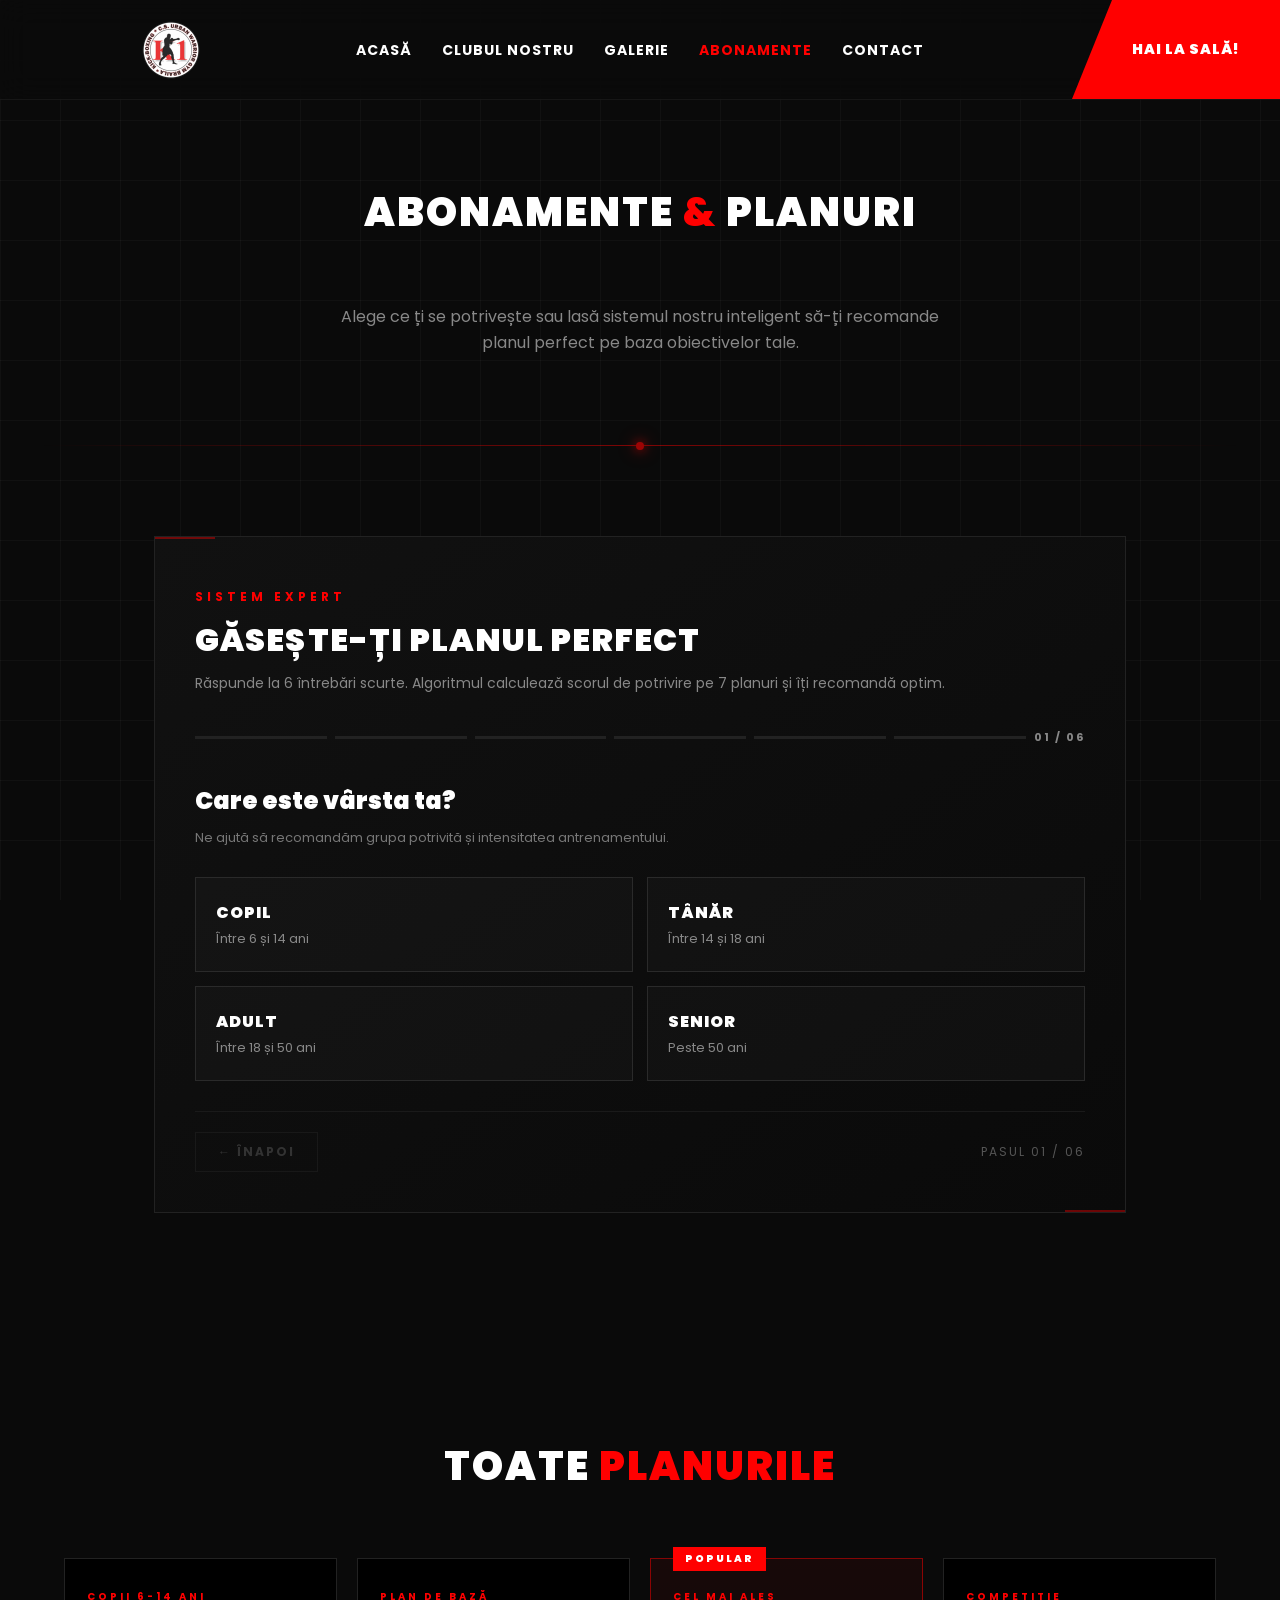
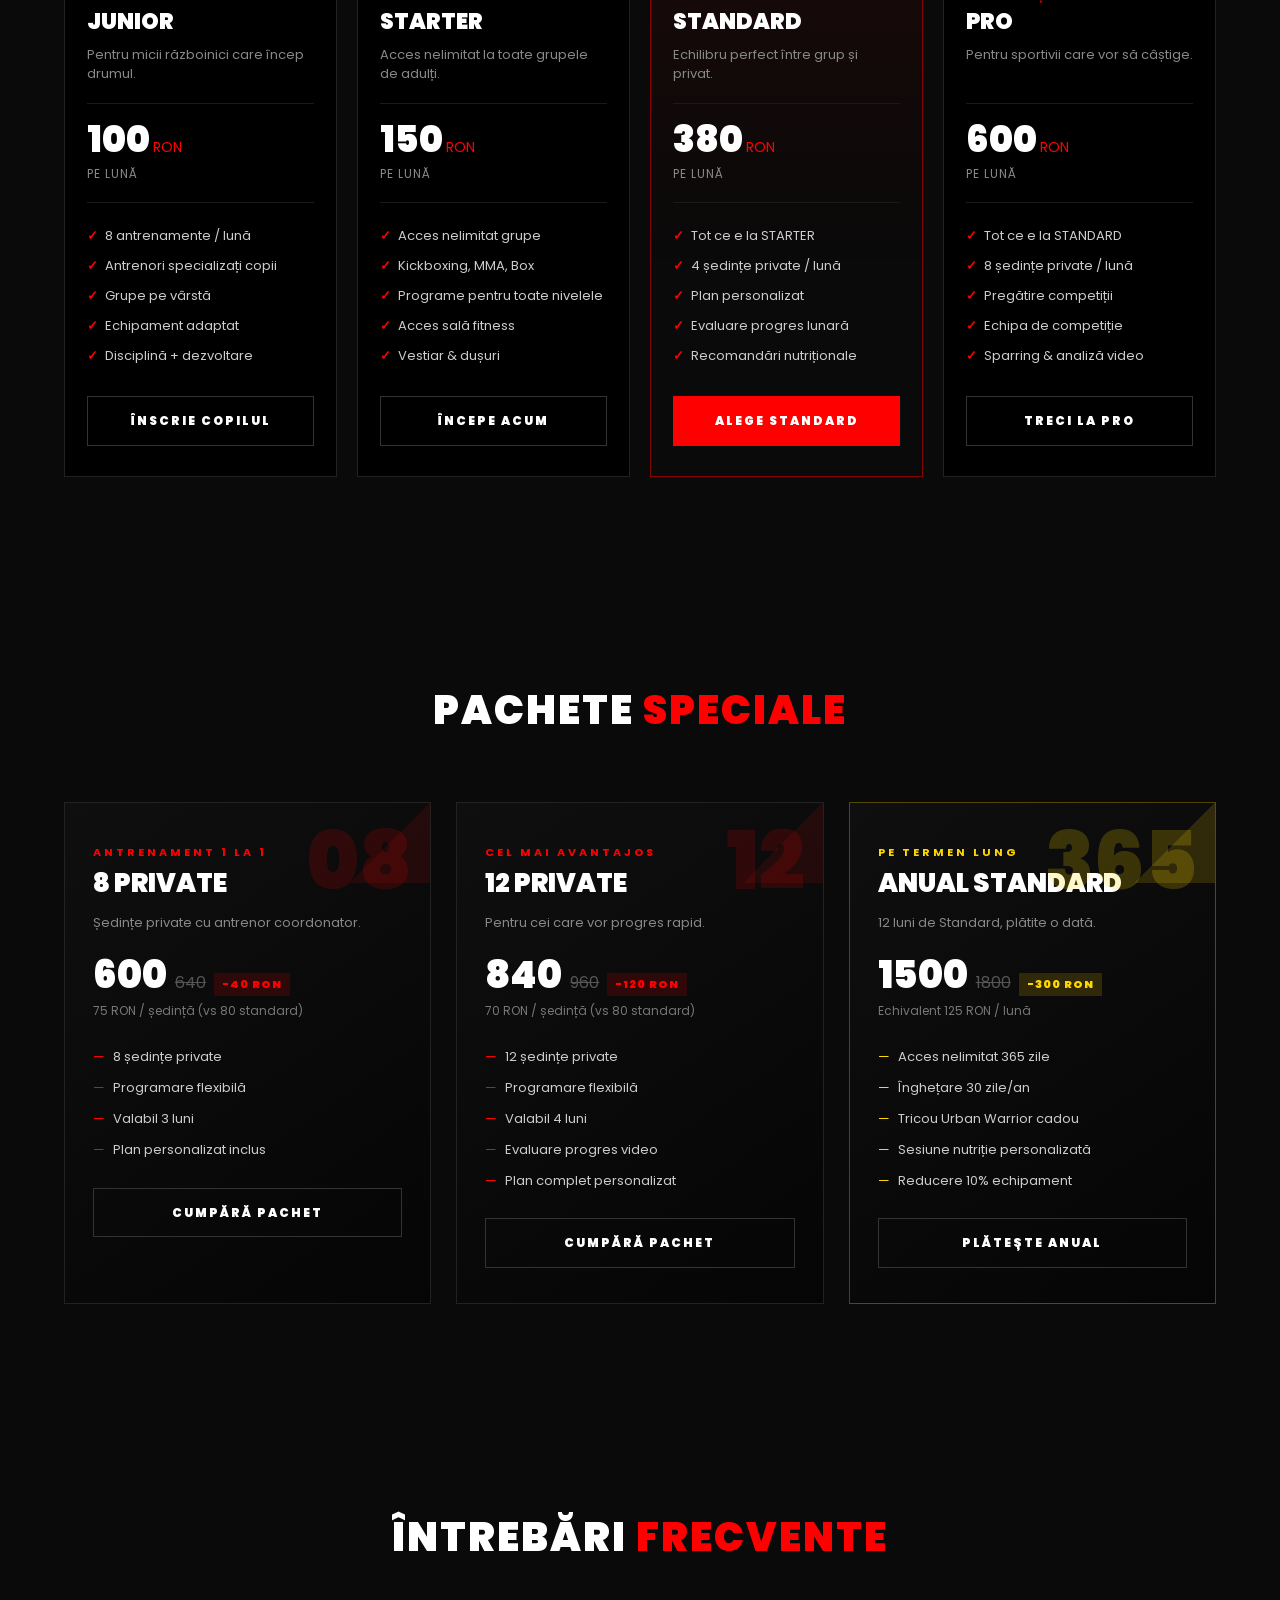
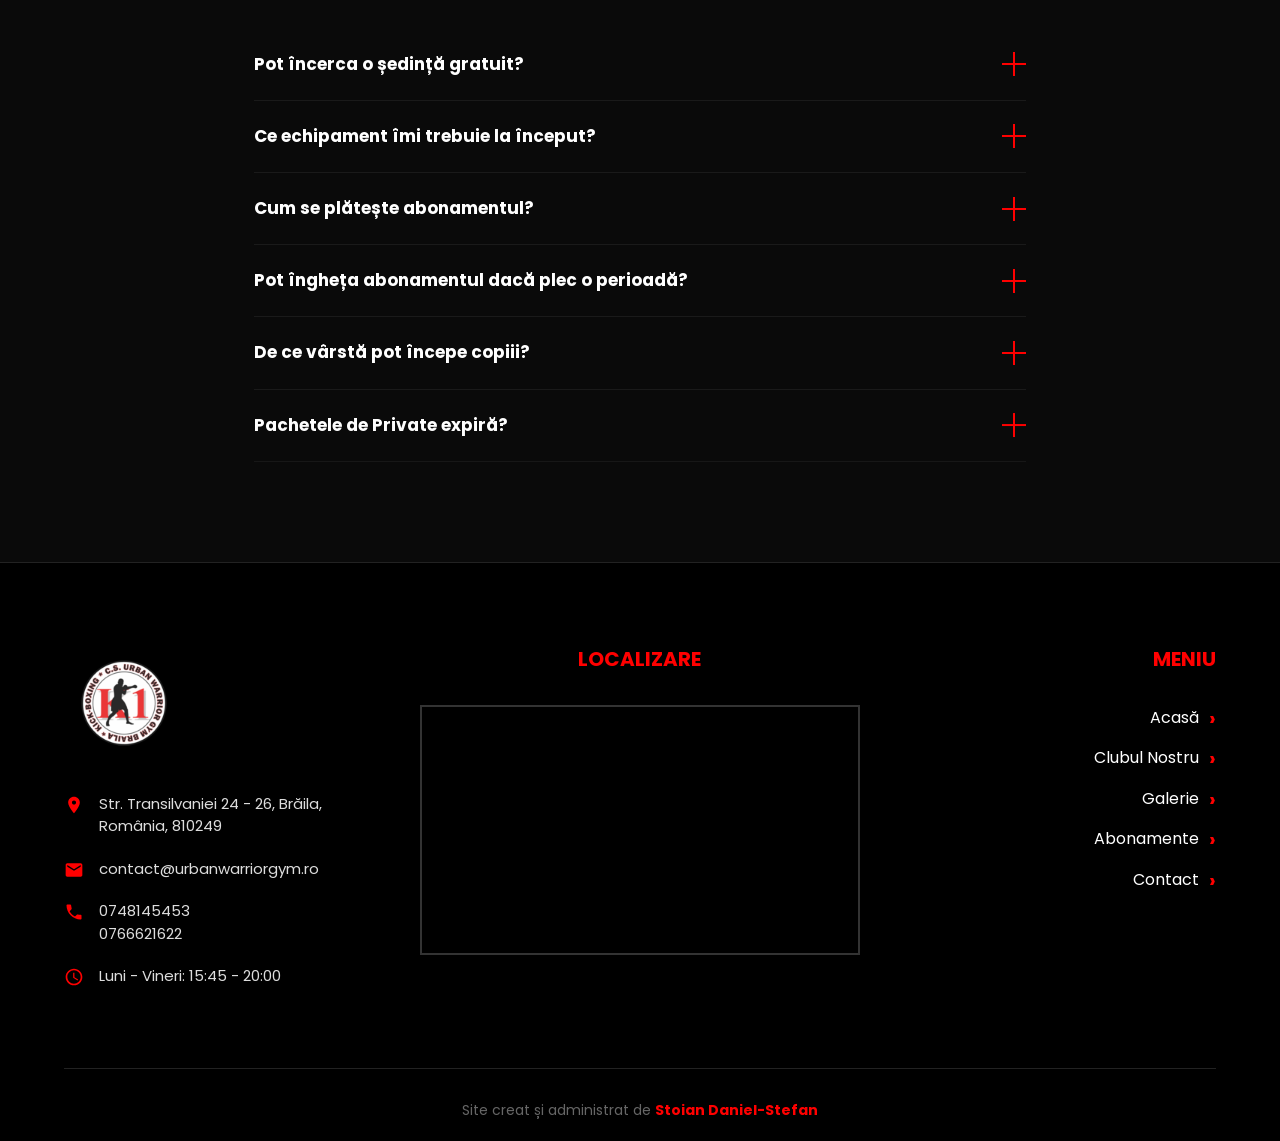
==== abonamente.html @ 793bf155 "Performance optimizations: resize images, font-display swap, defer JS, schema.org SEO" ====
<!doctype html>
<html lang="ro">
  <head>
    <meta charset="UTF-8" />
    <meta name="viewport" content="width=device-width, initial-scale=1.0" />
    <title>Abonamente - Urban Warrior Gym</title>
    <link rel="icon" type="image/png" href="img/logo.png" />
    <link rel="stylesheet" href="css/style.css" />

        <script>
      (function () {
        document.addEventListener("contextmenu", function (e) { e.preventDefault(); });
        document.addEventListener("keydown", function (e) {
          var k = (e.key || "").toLowerCase();
          if (k === "f12") return e.preventDefault();
          if (e.ctrlKey && k === "u") return e.preventDefault();
          if (e.ctrlKey && k === "s") return e.preventDefault();
          if (e.ctrlKey && e.shiftKey && (k === "i" || k === "j" || k === "c")) return e.preventDefault();
          if (e.metaKey && e.altKey && (k === "i" || k === "j" || k === "c")) return e.preventDefault();
        });
        document.addEventListener("dragstart", function (e) {
          if (e.target && e.target.tagName === "IMG") e.preventDefault();
        });
      })();
    </script>
    <script src="js/gsap.min.js" defer></script>
    <script src="js/ScrollTrigger.min.js" defer></script>
    <script src="js/lenis.min.js" defer></script>
    <script src="js/tsparticles.slim.min.js" defer></script>
    <style>

      .page-content {
        padding-top: 150px;
      }

      .abo-hero {
        text-align: center;
        padding: 30px 5% 60px 5%;
      }
      .abo-hero p {
        color: #888;
        margin-top: 12px;
        font-size: 16px;
        max-width: 600px;
        margin-left: auto;
        margin-right: auto;
        line-height: 1.6;
      }

      .wizard-section {
        padding: 60px 5% 100px 5%;
        max-width: 1100px;
        margin: 0 auto;
      }

      .wizard-shell {
        position: relative;
        background: linear-gradient(145deg, #111, #0a0a0a);
        border: 1px solid #222;
        padding: 50px 40px 40px 40px;
        min-height: 580px;
        overflow: hidden;
      }

      .wizard-shell::before,
      .wizard-shell::after {
        content: "";
        position: absolute;
        background: rgba(255, 0, 0, 0.4);
      }
      .wizard-shell::before {
        top: 0;
        left: 0;
        width: 60px;
        height: 2px;
      }
      .wizard-shell::after {
        bottom: 0;
        right: 0;
        width: 60px;
        height: 2px;
      }

      .wizard-tag {
        color: #ff0000;
        font-size: 12px;
        font-weight: 700;
        letter-spacing: 4px;
        text-transform: uppercase;
        display: block;
        margin-bottom: 8px;
      }

      .wizard-title {
        font-size: 32px;
        font-weight: 900;
        color: white;
        text-transform: uppercase;
        letter-spacing: 1px;
        margin-bottom: 6px;
      }

      .wizard-sub {
        color: #888;
        font-size: 14px;
        margin-bottom: 35px;
      }

      .wizard-progress {
        display: flex;
        align-items: center;
        gap: 8px;
        margin-bottom: 35px;
      }
      .progress-dot {
        flex: 1;
        height: 3px;
        background: #222;
        position: relative;
        transition: 0.4s ease;
      }
      .progress-dot.done {
        background: #ff0000;
        box-shadow: 0 0 10px rgba(255, 0, 0, 0.5);
      }
      .progress-dot.current {
        background: #222;
      }
      .progress-label {
        font-size: 11px;
        color: #888;
        letter-spacing: 2px;
        text-transform: uppercase;
        font-weight: 700;
        font-variant-numeric: tabular-nums;
        white-space: nowrap;
      }

      .wizard-step {
        display: none;
      }
      .wizard-step.active {
        display: block;
      }

      .step-question {
        font-size: 24px;
        font-weight: 800;
        color: #fff;
        margin-bottom: 8px;
      }
      .step-hint {
        color: #777;
        font-size: 13px;
        margin-bottom: 28px;
      }

      .options-grid {
        display: grid;
        gap: 14px;
        grid-template-columns: repeat(2, 1fr);
      }
      .options-grid.three {
        grid-template-columns: repeat(3, 1fr);
      }

      .option-card {
        background: rgba(255, 255, 255, 0.02);
        border: 1px solid #2a2a2a;
        padding: 22px 20px;
        cursor: pointer;
        transition: 0.25s ease;
        text-align: left;
        color: #fff;
        font-family: inherit;
        position: relative;
        overflow: hidden;
      }
      .option-card::before {
        content: "";
        position: absolute;
        top: 0;
        left: 0;
        width: 0;
        height: 100%;
        background: linear-gradient(
          to right,
          rgba(255, 0, 0, 0.06),
          transparent
        );
        transition: width 0.35s ease;
        z-index: 0;
      }
      .option-card:hover::before {
        width: 100%;
      }
      .option-card:hover {
        border-color: #ff0000;
        transform: translateY(-2px);
      }
      .option-card.selected {
        border-color: #ff0000;
        background: rgba(255, 0, 0, 0.08);
        box-shadow: 0 5px 25px rgba(255, 0, 0, 0.15);
      }
      .option-card .opt-title {
        display: block;
        font-size: 16px;
        font-weight: 800;
        text-transform: uppercase;
        letter-spacing: 1px;
        margin-bottom: 4px;
        position: relative;
        z-index: 1;
      }
      .option-card .opt-detail {
        display: block;
        font-size: 13px;
        color: #888;
        position: relative;
        z-index: 1;
      }

      .wizard-nav {
        margin-top: 30px;
        display: flex;
        justify-content: space-between;
        align-items: center;
        border-top: 1px solid #1a1a1a;
        padding-top: 20px;
      }
      .btn-back {
        background: transparent;
        border: 1px solid #333;
        color: #888;
        padding: 10px 22px;
        font-family: inherit;
        font-weight: 700;
        font-size: 12px;
        letter-spacing: 2px;
        cursor: pointer;
        transition: 0.3s;
      }
      .btn-back:hover {
        border-color: #ff0000;
        color: #fff;
      }
      .btn-back:disabled {
        opacity: 0.3;
        cursor: not-allowed;
      }
      .step-counter {
        color: #555;
        font-size: 12px;
        letter-spacing: 2px;
        font-variant-numeric: tabular-nums;
      }

      .wizard-result {
        display: none;
      }
      .wizard-result.active {
        display: block;
      }

      .result-top {
        display: grid;
        grid-template-columns: 1fr auto;
        gap: 30px;
        align-items: center;
        margin-bottom: 30px;
      }

      .result-tag {
        color: #ff0000;
        font-size: 12px;
        font-weight: 700;
        letter-spacing: 4px;
        text-transform: uppercase;
      }
      .result-name {
        font-size: 48px;
        font-weight: 900;
        color: #fff;
        text-transform: uppercase;
        line-height: 1;
        margin: 8px 0 12px 0;
      }
      .result-desc {
        color: #ccc;
        font-size: 15px;
        max-width: 500px;
      }

      .score-ring-wrap {
        width: 130px;
        height: 130px;
        position: relative;
      }
      .score-ring {
        width: 100%;
        height: 100%;
        transform: rotate(-90deg);
      }
      .score-ring circle {
        fill: none;
        stroke-width: 6;
      }
      .score-ring .ring-bg {
        stroke: #2e2e2e;
      }
      .score-ring .ring-fg {
        stroke: #ff0000;
        stroke-linecap: round;
        stroke-dasharray: 277;
        stroke-dashoffset: 277;
        transition: stroke-dashoffset 1.4s cubic-bezier(0.25, 0.46, 0.45, 0.94);
        filter: drop-shadow(0 0 6px rgba(255, 0, 0, 0.5));
      }
      .score-text {
        position: absolute;
        top: 50%;
        left: 50%;
        transform: translate(-50%, -50%);
        text-align: center;
      }
      .score-num {
        display: block;
        font-size: 30px;
        font-weight: 900;
        color: #fff;
        font-variant-numeric: tabular-nums;
      }
      .score-label {
        display: block;
        font-size: 10px;
        color: #ff0000;
        letter-spacing: 2px;
        font-weight: 700;
      }

      .result-body {
        display: grid;
        grid-template-columns: 1.2fr 1fr;
        gap: 30px;
      }

      .result-features {
        background: rgba(255, 255, 255, 0.02);
        border-left: 3px solid #ff0000;
        padding: 22px;
      }
      .result-features h4 {
        color: #fff;
        font-size: 14px;
        font-weight: 700;
        letter-spacing: 2px;
        text-transform: uppercase;
        margin-bottom: 15px;
      }
      .result-features ul {
        list-style: none;
        padding: 0;
        margin: 0;
      }
      .result-features li {
        color: #ccc;
        font-size: 14px;
        padding: 7px 0;
        padding-left: 22px;
        position: relative;
      }
      .result-features li::before {
        content: "›";
        position: absolute;
        left: 0;
        color: #ff0000;
        font-weight: 900;
        font-size: 16px;
      }

      .result-meta {
        display: flex;
        flex-direction: column;
        gap: 14px;
      }

      .price-block {
        background: linear-gradient(
          to right,
          rgba(255, 0, 0, 0.08),
          transparent
        );
        border: 1px solid rgba(255, 0, 0, 0.3);
        padding: 22px;
      }
      .price-amount {
        font-size: 44px;
        font-weight: 900;
        color: #fff;
        line-height: 1;
      }
      .price-amount .currency {
        font-size: 18px;
        color: #ff0000;
        margin-left: 4px;
      }
      .price-period {
        font-size: 13px;
        color: #888;
        margin-top: 4px;
        letter-spacing: 1px;
        text-transform: uppercase;
      }

      .reasons-block h5 {
        color: #ff0000;
        font-size: 11px;
        letter-spacing: 2px;
        font-weight: 700;
        margin-bottom: 10px;
        text-transform: uppercase;
      }
      .reasons-block p {
        color: #aaa;
        font-size: 13px;
        line-height: 1.7;
        margin-bottom: 6px;
      }
      .reasons-block p::before {
        content: "▸ ";
        color: #ff0000;
      }

      .result-actions {
        margin-top: 25px;
        display: flex;
        gap: 15px;
        flex-wrap: wrap;
      }
      .btn-restart {
        background: transparent;
        border: 1px solid #333;
        color: #ccc;
        padding: 0 28px;
        height: 50px;
        font-family: inherit;
        font-weight: 700;
        font-size: 13px;
        letter-spacing: 2px;
        text-transform: uppercase;
        cursor: pointer;
        transition: 0.3s;
        clip-path: polygon(10% 0%, 100% 0%, 90% 100%, 0% 100%);
        padding-left: 40px;
        padding-right: 40px;
      }
      .btn-restart:hover {
        border-color: #ff0000;
        color: #ff0000;
      }

      .alternatives {
        margin-top: 35px;
        padding-top: 25px;
        border-top: 1px solid #1a1a1a;
      }
      .alternatives h5 {
        color: #888;
        font-size: 11px;
        letter-spacing: 3px;
        font-weight: 700;
        text-transform: uppercase;
        margin-bottom: 18px;
      }
      .alt-grid {
        display: grid;
        grid-template-columns: repeat(2, 1fr);
        gap: 14px;
      }
      .alt-card {
        background: rgba(255, 255, 255, 0.02);
        border: 1px solid #222;
        padding: 16px 18px;
        transition: 0.3s;
      }
      .alt-card:hover {
        border-color: #444;
        transform: translateY(-2px);
      }
      .alt-card .alt-name {
        color: #fff;
        font-weight: 800;
        font-size: 14px;
        text-transform: uppercase;
        letter-spacing: 1px;
      }
      .alt-card .alt-score {
        color: #ff0000;
        font-size: 12px;
        margin-left: 8px;
      }
      .alt-card .alt-price {
        color: #aaa;
        font-size: 13px;
        margin-top: 4px;
      }

      .plans-section {
        padding: 60px 5% 80px 5%;
        max-width: 1400px;
        margin: 0 auto;
      }
      .plans-grid {
        display: grid;
        grid-template-columns: repeat(4, 1fr);
        gap: 20px;
        margin-top: 50px;
      }

      .plan-card {
        background: #000;
        border: 1px solid #222;
        padding: 30px 22px;
        position: relative;
        transition: 0.35s ease;
        display: flex;
        flex-direction: column;
      }
      .plan-card:hover {
        border-color: #ff0000;
        transform: translateY(-5px);
      }
      .plan-card.featured {
        border-color: rgba(255, 0, 0, 0.5);
        background: linear-gradient(
          to bottom,
          rgba(255, 0, 0, 0.06),
          transparent 60%
        );
      }
      .plan-card.featured::after {
        content: "POPULAR";
        position: absolute;
        top: -12px;
        left: 22px;
        background: #ff0000;
        color: #fff;
        padding: 4px 12px;
        font-size: 10px;
        font-weight: 800;
        letter-spacing: 2px;
      }

      .plan-tag {
        color: #ff0000;
        font-size: 10px;
        font-weight: 700;
        letter-spacing: 3px;
      }
      .plan-name {
        font-size: 22px;
        font-weight: 900;
        color: #fff;
        text-transform: uppercase;
        margin: 6px 0 12px 0;
        line-height: 1;
      }
      .plan-desc {
        color: #888;
        font-size: 13px;
        line-height: 1.5;
        min-height: 40px;
      }

      .plan-price {
        margin: 18px 0;
        padding: 18px 0;
        border-top: 1px solid #1a1a1a;
        border-bottom: 1px solid #1a1a1a;
      }
      .plan-price .pp-amount {
        font-size: 36px;
        font-weight: 900;
        color: #fff;
        line-height: 1;
      }
      .plan-price .pp-currency {
        color: #ff0000;
        font-size: 14px;
        margin-left: 3px;
      }
      .plan-price .pp-period {
        color: #888;
        font-size: 12px;
        letter-spacing: 1px;
        text-transform: uppercase;
        margin-top: 5px;
      }

      .plan-features {
        list-style: none;
        padding: 0;
        margin: 0 0 25px 0;
        flex: 1;
      }
      .plan-features li {
        color: #ccc;
        font-size: 13px;
        padding: 6px 0 6px 18px;
        position: relative;
        line-height: 1.4;
      }
      .plan-features li::before {
        content: "✓";
        position: absolute;
        left: 0;
        color: #ff0000;
        font-weight: 900;
      }

      .plan-cta {
        display: block;
        text-align: center;
        background: transparent;
        border: 1px solid #333;
        color: #fff;
        padding: 14px 0;
        text-decoration: none;
        font-weight: 800;
        font-size: 12px;
        letter-spacing: 2px;
        text-transform: uppercase;
        transition: 0.3s;
      }
      .plan-cta:hover {
        background: #ff0000;
        border-color: #ff0000;
        color: #fff;
      }
      .plan-card.featured .plan-cta {
        background: #ff0000;
        border-color: #ff0000;
      }
      .plan-card.featured .plan-cta:hover {
        background: #fff;
        color: #ff0000;
      }

      .extras-section {
        padding: 60px 5% 80px 5%;
        max-width: 1400px;
        margin: 0 auto;
      }
      .extras-grid {
        display: grid;
        grid-template-columns: repeat(3, 1fr);
        gap: 25px;
        margin-top: 50px;
      }

      .extra-card {
        background: linear-gradient(145deg, #0f0f0f, #050505);
        border: 1px solid #222;
        padding: 35px 28px;
        position: relative;
        overflow: hidden;
        transition: 0.3s;
      }
      .extra-card:hover {
        border-color: #ff0000;
        transform: translateY(-4px);
      }
      .extra-card::before {
        content: "";
        position: absolute;
        top: 0;
        right: 0;
        width: 80px;
        height: 80px;
        background: linear-gradient(
          135deg,
          transparent 50%,
          rgba(255, 0, 0, 0.1) 50%
        );
      }
      .extra-card.gold {
        border-color: rgba(255, 215, 0, 0.3);
      }
      .extra-card.gold::before {
        background: linear-gradient(
          135deg,
          transparent 50%,
          rgba(255, 215, 0, 0.15) 50%
        );
      }

      .extra-num {
        font-size: 80px;
        font-weight: 900;
        color: rgba(255, 0, 0, 0.15);
        line-height: 1;
        position: absolute;
        top: 18px;
        right: 18px;
      }
      .extra-card.gold .extra-num {
        color: rgba(255, 215, 0, 0.2);
      }

      .extra-tag {
        color: #ff0000;
        font-size: 11px;
        font-weight: 700;
        letter-spacing: 3px;
        text-transform: uppercase;
        margin-bottom: 6px;
      }
      .extra-card.gold .extra-tag {
        color: #ffd700;
      }
      .extra-title {
        font-size: 26px;
        font-weight: 900;
        color: #fff;
        text-transform: uppercase;
        margin-bottom: 8px;
      }
      .extra-sub {
        color: #888;
        font-size: 13px;
        margin-bottom: 22px;
      }
      .extra-price-line {
        display: flex;
        align-items: baseline;
        gap: 8px;
        margin-bottom: 5px;
      }
      .extra-price {
        font-size: 38px;
        font-weight: 900;
        color: #fff;
        line-height: 1;
      }
      .extra-price-old {
        font-size: 16px;
        color: #555;
        text-decoration: line-through;
      }
      .extra-savings {
        background: rgba(255, 0, 0, 0.15);
        color: #ff0000;
        font-size: 11px;
        font-weight: 800;
        padding: 3px 8px;
        letter-spacing: 1px;
      }
      .extra-card.gold .extra-savings {
        background: rgba(255, 215, 0, 0.15);
        color: #ffd700;
      }
      .extra-bullets {
        list-style: none;
        padding: 0;
        margin: 22px 0;
      }
      .extra-bullets li {
        font-size: 13px;
        color: #ccc;
        padding: 5px 0 5px 20px;
        position: relative;
      }
      .extra-bullets li::before {
        content: "—";
        position: absolute;
        left: 0;
        color: #ff0000;
      }
      .extra-card.gold .extra-bullets li::before {
        color: #ffd700;
      }

      .faq-section {
        padding: 60px 5% 100px 5%;
        max-width: 900px;
        margin: 0 auto;
      }
      .faq-list {
        margin-top: 50px;
      }
      .faq-item {
        border-bottom: 1px solid #1a1a1a;
      }
      .faq-question {
        padding: 22px 0;
        cursor: pointer;
        display: flex;
        justify-content: space-between;
        align-items: center;
        color: #fff;
        font-size: 17px;
        font-weight: 700;
        transition: 0.3s;
      }
      .faq-question:hover {
        color: #ff0000;
      }
      .faq-toggle {
        width: 24px;
        height: 24px;
        position: relative;
        flex-shrink: 0;
        margin-left: 20px;
      }
      .faq-toggle::before,
      .faq-toggle::after {
        content: "";
        position: absolute;
        background: #ff0000;
        transition: 0.3s;
      }
      .faq-toggle::before {
        top: 50%;
        left: 0;
        width: 100%;
        height: 2px;
        transform: translateY(-50%);
      }
      .faq-toggle::after {
        top: 0;
        left: 50%;
        width: 2px;
        height: 100%;
        transform: translateX(-50%);
      }
      .faq-item.open .faq-toggle::after {
        transform: translateX(-50%) rotate(90deg);
        opacity: 0;
      }
      .faq-answer {
        max-height: 0;
        overflow: hidden;
        transition: max-height 0.4s ease;
      }
      .faq-answer-inner {
        padding: 0 0 22px 0;
        color: #aaa;
        font-size: 14px;
        line-height: 1.7;
      }
      .faq-item.open .faq-answer {
        max-height: 200px;
      }

      @media (max-width: 1024px) {
        .plans-grid {
          grid-template-columns: repeat(2, 1fr);
        }
        .extras-grid {
          grid-template-columns: 1fr;
        }
        .result-body {
          grid-template-columns: 1fr;
        }
        .result-top {
          grid-template-columns: 1fr;
          text-align: center;
        }
        .score-ring-wrap {
          margin: 0 auto;
        }
      }
      @media (max-width: 640px) {
        .wizard-shell {
          padding: 30px 22px;
        }
        .options-grid,
        .options-grid.three {
          grid-template-columns: 1fr;
        }
        .plans-grid {
          grid-template-columns: 1fr;
        }
        .alt-grid {
          grid-template-columns: 1fr;
        }
        .result-name {
          font-size: 36px;
        }
        .wizard-title {
          font-size: 24px;
        }
      }
    </style>
  </head>

  <body>
    <div id="tsparticles"></div>
    <div class="global-grid-overlay"></div>

    <nav class="navbar">
      <div class="logo-container">
        <a href="index.html">
          <img src="img/logo.png" alt="Urban Warrior Logo" class="logo-img" width="80" height="80" />
        </a>
      </div>
      <ul class="nav-links">
        <li><a href="index.html">ACASĂ</a></li>
        <li><a href="club.html">CLUBUL NOSTRU</a></li>
        <li><a href="galerie.html">GALERIE</a></li>
        <li><a href="abonamente.html" class="active">ABONAMENTE</a></li>
        <li><a href="contact.html">CONTACT</a></li>
      </ul>
      <button class="hamburger" aria-label="Meniu" type="button">
        <span></span>
        <span></span>
        <span></span>
      </button>
      <a href="contact.html" class="btn-cta">HAI LA SALĂ!</a>
    </nav>

    <main class="page-content">

      <section class="abo-hero">
        <div class="services-header">
          <h2 class="section-title">
            ABONAMENTE <span class="red-text">&amp;</span> PLANURI
          </h2>
        </div>
        <p>
          Alege ce ți se potrivește sau lasă sistemul nostru inteligent să-ți
          recomande planul perfect pe baza obiectivelor tale.
        </p>
      </section>

      <div class="premium-separator"></div>

      <section class="wizard-section" id="wizard">
        <div class="wizard-shell">
          <span class="wizard-tag">SISTEM EXPERT</span>
          <h2 class="wizard-title">GĂSEȘTE-ȚI PLANUL PERFECT</h2>
          <p class="wizard-sub">
            Răspunde la 6 întrebări scurte. Algoritmul calculează scorul de
            potrivire pe 7 planuri și îți recomandă optim.
          </p>

          <div class="wizard-progress" id="progressBar">
            <div class="progress-dot current"></div>
            <div class="progress-dot"></div>
            <div class="progress-dot"></div>
            <div class="progress-dot"></div>
            <div class="progress-dot"></div>
            <div class="progress-dot"></div>
            <span class="progress-label" id="progressLabel">01 / 06</span>
          </div>

          <div class="wizard-step active" data-step="varsta">
            <h3 class="step-question">Care este vârsta ta?</h3>
            <p class="step-hint">
              Ne ajută să recomandăm grupa potrivită și intensitatea
              antrenamentului.
            </p>
            <div class="options-grid">
              <button class="option-card" data-key="varsta" data-value="copil">
                <span class="opt-title">Copil</span>
                <span class="opt-detail">Între 6 și 14 ani</span>
              </button>
              <button class="option-card" data-key="varsta" data-value="tanar">
                <span class="opt-title">Tânăr</span>
                <span class="opt-detail">Între 14 și 18 ani</span>
              </button>
              <button class="option-card" data-key="varsta" data-value="adult">
                <span class="opt-title">Adult</span>
                <span class="opt-detail">Între 18 și 50 ani</span>
              </button>
              <button class="option-card" data-key="varsta" data-value="senior">
                <span class="opt-title">Senior</span>
                <span class="opt-detail">Peste 50 ani</span>
              </button>
            </div>
          </div>

          <div class="wizard-step" data-step="obiectiv">
            <h3 class="step-question">Care este obiectivul tău principal?</h3>
            <p class="step-hint">
              Alege ce te aduce la sală — definește planul ideal.
            </p>
            <div class="options-grid three">
              <button
                class="option-card"
                data-key="obiectiv"
                data-value="slabit"
              >
                <span class="opt-title">Slăbire</span>
                <span class="opt-detail">Pierdere în greutate</span>
              </button>
              <button class="option-card" data-key="obiectiv" data-value="masa">
                <span class="opt-title">Masă musculară</span>
                <span class="opt-detail">Forță și volum</span>
              </button>
              <button
                class="option-card"
                data-key="obiectiv"
                data-value="competitie"
              >
                <span class="opt-title">Competiție</span>
                <span class="opt-detail">Pregătire pentru ring</span>
              </button>
              <button
                class="option-card"
                data-key="obiectiv"
                data-value="autoaparare"
              >
                <span class="opt-title">Autoapărare</span>
                <span class="opt-detail">Tehnici reale de luptă</span>
              </button>
              <button
                class="option-card"
                data-key="obiectiv"
                data-value="fitness"
              >
                <span class="opt-title">Fitness general</span>
                <span class="opt-detail">Condiție fizică</span>
              </button>
              <button
                class="option-card"
                data-key="obiectiv"
                data-value="distractie"
              >
                <span class="opt-title">Distracție</span>
                <span class="opt-detail">Hobby și energie</span>
              </button>
            </div>
          </div>

          <div class="wizard-step" data-step="experienta">
            <h3 class="step-question">Ce nivel de experiență ai?</h3>
            <p class="step-hint">Sincer — fiecare începe de undeva.</p>
            <div class="options-grid">
              <button
                class="option-card"
                data-key="experienta"
                data-value="incepator"
              >
                <span class="opt-title">Începător</span>
                <span class="opt-detail">Niciodată sport de contact</span>
              </button>
              <button
                class="option-card"
                data-key="experienta"
                data-value="intermediar"
              >
                <span class="opt-title">Intermediar</span>
                <span class="opt-detail">Câteva luni de practică</span>
              </button>
              <button
                class="option-card"
                data-key="experienta"
                data-value="avansat"
              >
                <span class="opt-title">Avansat</span>
                <span class="opt-detail">Peste 1 an de antrenament</span>
              </button>
              <button
                class="option-card"
                data-key="experienta"
                data-value="competitional"
              >
                <span class="opt-title">Competițional</span>
                <span class="opt-detail">Concurez activ</span>
              </button>
            </div>
          </div>

          <div class="wizard-step" data-step="frecventa">
            <h3 class="step-question">Cât de des poți să vii?</h3>
            <p class="step-hint">Fii realist — consistența bate intensitatea.</p>
            <div class="options-grid three">
              <button class="option-card" data-key="frecventa" data-value="f12">
                <span class="opt-title">1 - 2 ori</span>
                <span class="opt-detail">Pe săptămână</span>
              </button>
              <button class="option-card" data-key="frecventa" data-value="f34">
                <span class="opt-title">3 - 4 ori</span>
                <span class="opt-detail">Pe săptămână</span>
              </button>
              <button class="option-card" data-key="frecventa" data-value="f5">
                <span class="opt-title">5+ ori</span>
                <span class="opt-detail">Aproape zilnic</span>
              </button>
            </div>
          </div>

          <div class="wizard-step" data-step="buget">
            <h3 class="step-question">Care este bugetul tău lunar?</h3>
            <p class="step-hint">Recomandăm doar planuri în limita bugetului tău.</p>
            <div class="options-grid">
              <button
                class="option-card"
                data-key="buget"
                data-value="sub150"
              >
                <span class="opt-title">Sub 150 RON</span>
                <span class="opt-detail">Buget restrâns</span>
              </button>
              <button
                class="option-card"
                data-key="buget"
                data-value="b150_300"
              >
                <span class="opt-title">150 - 300 RON</span>
                <span class="opt-detail">Plan standard</span>
              </button>
              <button
                class="option-card"
                data-key="buget"
                data-value="b300_500"
              >
                <span class="opt-title">300 - 500 RON</span>
                <span class="opt-detail">Plan extins</span>
              </button>
              <button
                class="option-card"
                data-key="buget"
                data-value="b500plus"
              >
                <span class="opt-title">Peste 500 RON</span>
                <span class="opt-detail">Plan premium</span>
              </button>
            </div>
          </div>

          <div class="wizard-step" data-step="preferinta">
            <h3 class="step-question">Cum preferi să te antrenezi?</h3>
            <p class="step-hint">Ultima întrebare — apoi vezi rezultatul.</p>
            <div class="options-grid three">
              <button
                class="option-card"
                data-key="preferinta"
                data-value="grup"
              >
                <span class="opt-title">În grup</span>
                <span class="opt-detail">Energie colectivă</span>
              </button>
              <button
                class="option-card"
                data-key="preferinta"
                data-value="privat"
              >
                <span class="opt-title">Privat</span>
                <span class="opt-detail">Atenție 1 la 1</span>
              </button>
              <button
                class="option-card"
                data-key="preferinta"
                data-value="mixt"
              >
                <span class="opt-title">Mixt</span>
                <span class="opt-detail">Și grup, și privat</span>
              </button>
            </div>
          </div>

          <div class="wizard-result" id="wizardResult">
            <div class="result-top">
              <div>
                <span class="result-tag">RECOMANDAREA TA</span>
                <h2 class="result-name" id="resultName">—</h2>
                <p class="result-desc" id="resultDesc">—</p>
              </div>
              <div class="score-ring-wrap">
                <svg class="score-ring" viewBox="0 0 100 100">
                  <circle class="ring-bg" cx="50" cy="50" r="44"></circle>
                  <circle
                    class="ring-fg"
                    id="ringFg"
                    cx="50"
                    cy="50"
                    r="44"
                  ></circle>
                </svg>
                <div class="score-text">
                  <span class="score-num" id="scoreNum">0%</span>
                  <span class="score-label">Potrivire</span>
                </div>
              </div>
            </div>

            <div class="result-body">
              <div class="result-features">
                <h4>Ce include planul</h4>
                <ul id="resultFeatures"></ul>
              </div>
              <div class="result-meta">
                <div class="price-block">
                  <div>
                    <span class="price-amount" id="resultPrice">0</span
                    ><span class="currency">RON</span>
                  </div>
                  <div class="price-period" id="resultPeriod">/ lună</div>
                </div>
                <div class="reasons-block">
                  <h5>De ce acest plan</h5>
                  <div id="resultReasons"></div>
                </div>
              </div>
            </div>

            <div class="result-actions">
              <a href="contact.html" class="btn-cta">REZERVĂ ANTRENAMENT GRATUIT</a>
              <button class="btn-restart" id="btnRestart">REIA TESTUL</button>
            </div>

            <div class="alternatives">
              <h5>ALTE OPȚIUNI POTRIVITE</h5>
              <div class="alt-grid" id="altGrid"></div>
            </div>
          </div>

          <div class="wizard-nav" id="wizardNav">
            <button class="btn-back" id="btnBack" disabled>← ÎNAPOI</button>
            <span class="step-counter" id="stepCounter">PASUL 01 / 06</span>
          </div>
        </div>
      </section>

      <div class="premium-separator"></div>

      <section class="plans-section">
        <div class="services-header">
          <h2 class="section-title">
            TOATE <span class="red-text">PLANURILE</span>
          </h2>
        </div>
        <div class="plans-grid">

          <div class="plan-card">
            <span class="plan-tag">COPII 6-14 ANI</span>
            <h3 class="plan-name">JUNIOR</h3>
            <p class="plan-desc">Pentru micii războinici care încep drumul.</p>
            <div class="plan-price">
              <div>
                <span class="pp-amount">100</span
                ><span class="pp-currency">RON</span>
              </div>
              <div class="pp-period">PE LUNĂ</div>
            </div>
            <ul class="plan-features">
              <li>8 antrenamente / lună</li>
              <li>Antrenori specializați copii</li>
              <li>Grupe pe vârstă</li>
              <li>Echipament adaptat</li>
              <li>Disciplină + dezvoltare</li>
            </ul>
            <a href="#" data-plan="junior" class="plan-cta">Înscrie copilul</a>
          </div>

          <div class="plan-card">
            <span class="plan-tag">PLAN DE BAZĂ</span>
            <h3 class="plan-name">STARTER</h3>
            <p class="plan-desc">Acces nelimitat la toate grupele de adulți.</p>
            <div class="plan-price">
              <div>
                <span class="pp-amount">150</span
                ><span class="pp-currency">RON</span>
              </div>
              <div class="pp-period">PE LUNĂ</div>
            </div>
            <ul class="plan-features">
              <li>Acces nelimitat grupe</li>
              <li>Kickboxing, MMA, Box</li>
              <li>Programe pentru toate nivelele</li>
              <li>Acces sală fitness</li>
              <li>Vestiar &amp; dușuri</li>
            </ul>
            <a href="#" data-plan="starter" class="plan-cta">Începe acum</a>
          </div>

          <div class="plan-card featured">
            <span class="plan-tag">CEL MAI ALES</span>
            <h3 class="plan-name">STANDARD</h3>
            <p class="plan-desc">Echilibru perfect între grup și privat.</p>
            <div class="plan-price">
              <div>
                <span class="pp-amount">380</span
                ><span class="pp-currency">RON</span>
              </div>
              <div class="pp-period">PE LUNĂ</div>
            </div>
            <ul class="plan-features">
              <li>Tot ce e la STARTER</li>
              <li>4 ședințe private / lună</li>
              <li>Plan personalizat</li>
              <li>Evaluare progres lunară</li>
              <li>Recomandări nutriționale</li>
            </ul>
            <a href="#" data-plan="standard" class="plan-cta">Alege Standard</a>
          </div>

          <div class="plan-card">
            <span class="plan-tag">COMPETIȚIE</span>
            <h3 class="plan-name">PRO</h3>
            <p class="plan-desc">Pentru sportivii care vor să câștige.</p>
            <div class="plan-price">
              <div>
                <span class="pp-amount">600</span
                ><span class="pp-currency">RON</span>
              </div>
              <div class="pp-period">PE LUNĂ</div>
            </div>
            <ul class="plan-features">
              <li>Tot ce e la STANDARD</li>
              <li>8 ședințe private / lună</li>
              <li>Pregătire competiții</li>
              <li>Echipa de competiție</li>
              <li>Sparring &amp; analiză video</li>
            </ul>
            <a href="#" data-plan="pro" class="plan-cta">Treci la PRO</a>
          </div>
        </div>
      </section>

      <div class="premium-separator"></div>

      <section class="extras-section">
        <div class="services-header">
          <h2 class="section-title">
            PACHETE <span class="red-text">SPECIALE</span>
          </h2>
        </div>
        <div class="extras-grid">

          <div class="extra-card">
            <div class="extra-num">08</div>
            <span class="extra-tag">ANTRENAMENT 1 LA 1</span>
            <h3 class="extra-title">8 Private</h3>
            <p class="extra-sub">Ședințe private cu antrenor coordonator.</p>
            <div class="extra-price-line">
              <span class="extra-price">600</span>
              <span class="extra-price-old">640</span>
              <span class="extra-savings">-40 RON</span>
            </div>
            <p style="color: #777; font-size: 12px">
              75 RON / ședință (vs 80 standard)
            </p>
            <ul class="extra-bullets">
              <li>8 ședințe private</li>
              <li>Programare flexibilă</li>
              <li>Valabil 3 luni</li>
              <li>Plan personalizat inclus</li>
            </ul>
            <a href="#" data-plan="private8" class="plan-cta">Cumpără pachet</a>
          </div>

          <div class="extra-card">
            <div class="extra-num">12</div>
            <span class="extra-tag">CEL MAI AVANTAJOS</span>
            <h3 class="extra-title">12 Private</h3>
            <p class="extra-sub">Pentru cei care vor progres rapid.</p>
            <div class="extra-price-line">
              <span class="extra-price">840</span>
              <span class="extra-price-old">960</span>
              <span class="extra-savings">-120 RON</span>
            </div>
            <p style="color: #777; font-size: 12px">
              70 RON / ședință (vs 80 standard)
            </p>
            <ul class="extra-bullets">
              <li>12 ședințe private</li>
              <li>Programare flexibilă</li>
              <li>Valabil 4 luni</li>
              <li>Evaluare progres video</li>
              <li>Plan complet personalizat</li>
            </ul>
            <a href="#" data-plan="private12" class="plan-cta">Cumpără pachet</a>
          </div>

          <div class="extra-card gold">
            <div class="extra-num">365</div>
            <span class="extra-tag">PE TERMEN LUNG</span>
            <h3 class="extra-title">Anual Standard</h3>
            <p class="extra-sub">12 luni de Standard, plătite o dată.</p>
            <div class="extra-price-line">
              <span class="extra-price">1500</span>
              <span class="extra-price-old">1800</span>
              <span class="extra-savings">-300 RON</span>
            </div>
            <p style="color: #777; font-size: 12px">
              Echivalent 125 RON / lună
            </p>
            <ul class="extra-bullets">
              <li>Acces nelimitat 365 zile</li>
              <li>Înghețare 30 zile/an</li>
              <li>Tricou Urban Warrior cadou</li>
              <li>Sesiune nutriție personalizată</li>
              <li>Reducere 10% echipament</li>
            </ul>
            <a href="#" data-plan="anual" class="plan-cta">Plătește anual</a>
          </div>
        </div>
      </section>

      <div class="premium-separator"></div>

      <section class="faq-section">
        <div class="services-header">
          <h2 class="section-title">
            ÎNTREBĂRI <span class="red-text">FRECVENTE</span>
          </h2>
        </div>
        <div class="faq-list" id="faqList">
          <div class="faq-item">
            <div class="faq-question">
              <span>Pot încerca o ședință gratuit?</span>
              <span class="faq-toggle"></span>
            </div>
            <div class="faq-answer">
              <div class="faq-answer-inner">
                Da. Prima ședință este gratuită pentru toți membrii noi —
                trebuie doar să suni înainte la 0748145453 sau 0766621622 ca să
                rezervi locul.
              </div>
            </div>
          </div>

          <div class="faq-item">
            <div class="faq-question">
              <span>Ce echipament îmi trebuie la început?</span>
              <span class="faq-toggle"></span>
            </div>
            <div class="faq-answer">
              <div class="faq-answer-inner">
                Pentru prima lună, echipament sportiv normal este suficient.
                Mănușile, banderolele și protecția se cumpără ulterior — îți
                recomandăm noi modelul potrivit nivelului tău.
              </div>
            </div>
          </div>

          <div class="faq-item">
            <div class="faq-question">
              <span>Cum se plătește abonamentul?</span>
              <span class="faq-toggle"></span>
            </div>
            <div class="faq-answer">
              <div class="faq-answer-inner">
                Plata se face direct la sală — cash sau card. Pentru
                abonamentele anuale acceptăm și transfer bancar (cu factură). Nu
                avem comisioane ascunse.
              </div>
            </div>
          </div>

          <div class="faq-item">
            <div class="faq-question">
              <span>Pot îngheța abonamentul dacă plec o perioadă?</span>
              <span class="faq-toggle"></span>
            </div>
            <div class="faq-answer">
              <div class="faq-answer-inner">
                Membrii cu abonament Anual au dreptul la 30 de zile de înghețare
                pe an. Pentru abonamentele lunare, nu se aplică reportare — dar
                poți cumpăra direct un pachet de Private dacă mergi neregulat.
              </div>
            </div>
          </div>

          <div class="faq-item">
            <div class="faq-question">
              <span>De ce vârstă pot începe copiii?</span>
              <span class="faq-toggle"></span>
            </div>
            <div class="faq-answer">
              <div class="faq-answer-inner">
                Acceptăm copii de la 6 ani în grupa JUNIOR. Antrenorii sunt
                specializați în lucru cu copii, iar accentul cade pe disciplină,
                coordonare și încredere în sine — nu pe contact dur.
              </div>
            </div>
          </div>

          <div class="faq-item">
            <div class="faq-question">
              <span>Pachetele de Private expiră?</span>
              <span class="faq-toggle"></span>
            </div>
            <div class="faq-answer">
              <div class="faq-answer-inner">
                Pachetul de 8 are valabilitate 3 luni, cel de 12 are 4 luni.
                După expirare, ședințele neefectuate nu se mai pot folosi — așa
                că alege un pachet pe care chiar îl poți consuma.
              </div>
            </div>
          </div>
        </div>
      </section>
    
    <div class="plan-modal" id="planModal" aria-hidden="true">
      <div class="plan-modal-backdrop"></div>
      <div class="plan-modal-card" role="dialog" aria-modal="true">
        <button class="plan-modal-close" type="button" aria-label="Închide">&times;</button>
        <span class="plan-modal-tag" id="modalTag"></span>
        <h3 class="plan-modal-name" id="modalName"></h3>
        <div class="plan-modal-price">
          <span class="plan-modal-amount" id="modalPrice"></span>
          <span class="plan-modal-currency">RON</span>
          <span class="plan-modal-period" id="modalPeriod"></span>
        </div>
        <p class="plan-modal-desc" id="modalDesc"></p>
        <div class="plan-modal-section">
          <h4>CE INCLUDE</h4>
          <ul id="modalFeatures"></ul>
        </div>
        <div class="plan-modal-section">
          <h4>PAȘII URMĂTORI</h4>
          <ol class="plan-modal-steps">
            <li>Sună sau trimite mesaj prin formular</li>
            <li>Stabilim împreună programul potrivit</li>
            <li>Plata la sală — cash sau card</li>
            <li>Începi antrenamentele</li>
          </ol>
        </div>
        <div class="plan-modal-actions">
          <a href="tel:0748145453" class="plan-modal-btn primary">
            <span>📞 SUNĂ ACUM</span>
            <small>0748 145 453</small>
          </a>
          <a href="contact.html" id="modalMailLink" class="plan-modal-btn secondary">
            <span>✉ TRIMITE MESAJ</span>
            <small>răspuns în 24h</small>
          </a>
        </div>
        <p class="plan-modal-hint">Plata se face direct la sală. Nu există comisioane ascunse.</p>
      </div>
    </div>
    </main>

    <footer class="site-footer">
      <div class="footer-content">
        <div class="footer-col contact-col">
          <img src="img/logo.png" alt="Urban Warrior Logo" class="footer-logo" width="120" height="120" />
          <ul class="contact-details">
            <li>
              <svg
                xmlns="http://www.w3.org/2000/svg"
                class="footer-icon"
                viewBox="0 0 24 24"
                fill="currentColor"
              >
                <path
                  d="M12 2C8.13 2 5 5.13 5 9c0 5.25 7 13 7 13s7-7.75 7-13c0-3.87-3.13-7-7-7zm0 9.5c-1.38 0-2.5-1.12-2.5-2.5s1.12-2.5 2.5-2.5 2.5 1.12 2.5 2.5-1.12 2.5-2.5 2.5z"
                />
              </svg>
              <span>Str. Transilvaniei 24 - 26, Brăila, România, 810249</span>
            </li>
            <li>
              <svg
                xmlns="http://www.w3.org/2000/svg"
                class="footer-icon"
                viewBox="0 0 24 24"
                fill="currentColor"
              >
                <path
                  d="M20 4H4c-1.1 0-1.99.9-1.99 2L2 18c0 1.1.9 2 2 2h16c1.1 0 2-.9 2-2V6c0-1.1-.9-2-2-2zm0 4l-8 5-8-5V6l8 5 8-5v2z"
                />
              </svg>
              <span>contact@urbanwarriorgym.ro</span>
            </li>
            <li>
              <svg
                xmlns="http://www.w3.org/2000/svg"
                class="footer-icon"
                viewBox="0 0 24 24"
                fill="currentColor"
              >
                <path
                  d="M6.62 10.79c1.44 2.83 3.76 5.14 6.59 6.59l2.2-2.2c.27-.27.67-.36 1.02-.28 1.12.27 2.33.41 3.57.41.55 0 1 .45 1 1V20c0 .55-.45 1-1 1-9.39 0-17-7.61-17-17 0-.55.45-1 1-1h3.5c.55 0 1 .45 1 1 .25 1.13.41 2.5.68 3.7.09.42-.04.83-.41 1.17l-1.99 2.14z"
                />
              </svg>
              <div class="phones">
                <span>0748145453</span>
                <span>0766621622</span>
              </div>
            </li>
            <li>
              <svg
                xmlns="http://www.w3.org/2000/svg"
                class="footer-icon"
                viewBox="0 0 24 24"
                fill="currentColor"
              >
                <path
                  d="M11.99 2C6.47 2 2 6.48 2 12s4.47 10 9.99 10C17.52 22 22 17.52 22 12S17.52 2 11.99 2zM12 20c-4.42 0-8-3.58-8-8s3.58-8 8-8 8 3.58 8 8-3.58 8-8 8zm.5-13H11v6l5.25 3.15.75-1.23-4.5-2.67z"
                />
              </svg>
              <span>Luni - Vineri: 15:45 - 20:00</span>
            </li>
          </ul>
        </div>

        <div class="footer-col contact-col"></div>

        <div class="footer-col map-col">
          <h3 class="footer-title">LOCALIZARE</h3>
          <div class="map-frame">
            <iframe
              src="https://www.google.com/maps/embed?pb=!1m18!1m12!1m3!1d2823.963868846358!2d27.95478437666248!3d45.26388897107147!2m3!1f0!2f0!3f0!3m2!1i1024!2i768!4f13.1!3m3!1m2!1s0x40b729be60b62d2b%3A0x6a0c0e0b6b6b6b6b!2sStrada%20Transilvaniei%2024%2C%20Br%C4%83ila!5e0!3m2!1sen!2sro!4v1700000000000!5m2!1sen!2sro"
              width="100%"
              height="250"
              style="border: 0"
              allowfullscreen=""
              loading="lazy"
              referrerpolicy="no-referrer-when-downgrade"
            >
            </iframe>
          </div>
        </div>

        <div class="footer-col menu-col"></div>

        <div class="footer-col menu-col">
          <h3 class="footer-title">MENIU</h3>
          <ul class="footer-links">
            <li><a href="index.html">Acasă</a></li>
            <li><a href="club.html">Clubul Nostru</a></li>
            <li><a href="galerie.html">Galerie</a></li>
            <li><a href="abonamente.html">Abonamente</a></li>
            <li><a href="#">Contact</a></li>
          </ul>
        </div>
      </div>

      <div class="footer-bottom">
        <p>
          Site creat și administrat de
          <span class="admin-name">Stoian Daniel-Stefan</span>
        </p>
      </div>
    </footer>

    <script>

      const lenis = new Lenis({
        duration: 1.2,
        easing: (t) => Math.min(1, 1.001 - Math.pow(2, -10 * t)),
        smooth: true,
      });
      function raf(time) {
        lenis.raf(time);
        requestAnimationFrame(raf);
      }
      requestAnimationFrame(raf);
    </script>

    <script>


      const PLANS = {
        junior: {
          name: "JUNIOR",
          tag: "COPII 6-14 ANI",
          description:
            "Plan special pentru copii — antrenori specializați, grupe pe vârstă, accent pe disciplină și dezvoltare.",
          price: 100,
          period: "/ lună",
          features: [
            "8 antrenamente / lună",
            "Antrenori specializați copii",
            "Grupe împărțite pe vârstă",
            "Echipament adaptat",
            "Disciplină &amp; coordonare",
          ],
        },
        starter: {
          name: "STARTER",
          tag: "PLAN DE BAZĂ",
          description:
            "Acces nelimitat la toate grupele pentru adulți — perfect pentru cine începe sau menține forma.",
          price: 150,
          period: "/ lună",
          features: [
            "Acces nelimitat la grupe",
            "Kickboxing, MMA, Box",
            "Programe pentru toate nivelele",
            "Acces sală fitness",
            "Vestiar &amp; dușuri incluse",
          ],
        },
        standard: {
          name: "STANDARD",
          tag: "CEL MAI ALES",
          description:
            "Combinația optimă: grupe nelimitate plus 4 ședințe private cu antrenor pe lună.",
          price: 380,
          period: "/ lună",
          features: [
            "Tot ce e la STARTER",
            "4 ședințe private / lună",
            "Plan de antrenament personalizat",
            "Evaluare progres lunară",
            "Recomandări nutriționale",
          ],
        },
        pro: {
          name: "PRO",
          tag: "COMPETIȚIE",
          description:
            "Plan complet pentru sportivi care vor să concureze — cea mai mare densitate de antrenamente private și sparring.",
          price: 600,
          period: "/ lună",
          features: [
            "Tot ce e la STANDARD",
            "8 ședințe private / lună",
            "Pregătire specifică competiții",
            "Acces echipa de competiție",
            "Sparring &amp; analiză video",
          ],
        },
        private8: {
          name: "PACHET 8 PRIVATE",
          tag: "ANTRENAMENT 1 LA 1",
          description:
            "8 ședințe private la 75 RON fiecare — economisești 40 RON. Ideal pentru cine merge neregulat.",
          price: 600,
          period: "one-time",
          features: [
            "8 ședințe private",
            "75 RON / ședință (vs 80)",
            "Programare flexibilă",
            "Valabil 3 luni",
            "Plan personalizat inclus",
          ],
        },
        private12: {
          name: "PACHET 12 PRIVATE",
          tag: "CEL MAI AVANTAJOS",
          description:
            "12 ședințe private la 70 RON fiecare — economisești 120 RON. Pentru progres serios fără abonament lunar.",
          price: 840,
          period: "one-time",
          features: [
            "12 ședințe private",
            "70 RON / ședință (vs 80)",
            "Valabil 4 luni",
            "Evaluare progres video",
            "Plan complet personalizat",
          ],
        },
        anual: {
          name: "ANUAL STANDARD",
          tag: "PE TERMEN LUNG",
          description:
            "12 luni de Standard plătite o dată — economisești 300 RON și primești bonusuri exclusive.",
          price: 1500,
          period: "/ an",
          features: [
            "Echivalent 125 RON / lună",
            "Acces nelimitat 365 zile",
            "Înghețare 30 zile / an",
            "Tricou Urban Warrior cadou",
            "Reducere 10% echipament",
          ],
        },
      };


      const SCORING = {
        varsta: {
          copil: { junior: 100, starter: 0, standard: 0, pro: 0, private8: 0, private12: 0, anual: 0 },
          tanar: { junior: 0, starter: 35, standard: 25, pro: 15, private8: 15, private12: 10, anual: 15 },
          adult: { junior: 0, starter: 25, standard: 35, pro: 30, private8: 25, private12: 25, anual: 30 },
          senior: { junior: 0, starter: 30, standard: 25, pro: 5, private8: 30, private12: 25, anual: 15 },
        },
        obiectiv: {
          slabit: { junior: 5, starter: 30, standard: 35, pro: 25, private8: 25, private12: 25, anual: 30 },
          masa: { junior: 0, starter: 25, standard: 30, pro: 35, private8: 25, private12: 30, anual: 25 },
          competitie: { junior: 5, starter: 5, standard: 25, pro: 50, private8: 20, private12: 30, anual: 35 },
          autoaparare: { junior: 15, starter: 35, standard: 25, pro: 20, private8: 30, private12: 25, anual: 25 },
          fitness: { junior: 10, starter: 40, standard: 25, pro: 15, private8: 15, private12: 15, anual: 30 },
          distractie: { junior: 25, starter: 35, standard: 15, pro: 5, private8: 20, private12: 15, anual: 15 },
        },
        experienta: {
          incepator: { junior: 30, starter: 40, standard: 25, pro: 5, private8: 35, private12: 30, anual: 20 },
          intermediar: { junior: 5, starter: 25, standard: 35, pro: 25, private8: 20, private12: 25, anual: 30 },
          avansat: { junior: 0, starter: 15, standard: 30, pro: 40, private8: 15, private12: 25, anual: 35 },
          competitional: { junior: 0, starter: 5, standard: 20, pro: 50, private8: 10, private12: 20, anual: 40 },
        },
        frecventa: {
          f12: { junior: 30, starter: 25, standard: 15, pro: 5, private8: 35, private12: 25, anual: 10 },
          f34: { junior: 25, starter: 35, standard: 30, pro: 20, private8: 20, private12: 25, anual: 30 },
          f5: { junior: 15, starter: 25, standard: 30, pro: 40, private8: 5, private12: 15, anual: 35 },
        },
        buget: {
          sub150: { junior: 40, starter: 30, standard: 0, pro: 0, private8: 0, private12: 0, anual: 0 },
          b150_300: { junior: 25, starter: 40, standard: 5, pro: 0, private8: 5, private12: 0, anual: 0 },
          b300_500: { junior: 5, starter: 25, standard: 35, pro: 10, private8: 30, private12: 5, anual: 25 },
          b500plus: { junior: 0, starter: 15, standard: 25, pro: 35, private8: 15, private12: 30, anual: 35 },
        },
        preferinta: {
          grup: { junior: 35, starter: 35, standard: 20, pro: 10, private8: 0, private12: 0, anual: 25 },
          privat: { junior: 5, starter: 0, standard: 25, pro: 30, private8: 40, private12: 40, anual: 25 },
          mixt: { junior: 15, starter: 20, standard: 35, pro: 30, private8: 25, private12: 30, anual: 30 },
        },
      };

      const REASON_TEXTS = {
        obiectiv: {
          slabit: "obiectivul de slăbire necesită cardio + grupe intense",
          masa: "obiectivul de masă musculară cere ședințe dirijate",
          competitie: "vrei să concurezi — ai nevoie de pregătire avansată",
          autoaparare: "autoapărarea cere tehnici reale, nu doar fitness",
          fitness: "fitness-ul general se construiește în grupă",
          distractie: "distracția în grupă este motorul motivației",
        },
        experienta: {
          incepator: "ești la început — ai nevoie de structură și ghidare",
          intermediar: "ai nivelul perfect pentru progresie tehnică",
          avansat: "nivelul tău cere intensitate și complexitate",
          competitional: "tu concurezi — planul reflectă acest ritm",
        },
        frecventa: {
          f12: "frecvența mică se potrivește cu antrenamente eficiente",
          f34: "frecvența medie permite progres constant",
          f5: "antrenamentele dese cer un plan dens",
        },
        preferinta: {
          grup: "preferi energia colectivă — grupele te motivează",
          privat: "atenția 1 la 1 accelerează evoluția ta",
          mixt: "combinația grup + privat e cea mai eficientă",
        },
      };

      const QUESTIONS = ["varsta", "obiectiv", "experienta", "frecventa", "buget", "preferinta"];
      let currentStepIdx = 0;
      const answers = {};

      const stepsEls = document.querySelectorAll(".wizard-step");
      const progressDots = document.querySelectorAll(".progress-dot");
      const progressLabel = document.getElementById("progressLabel");
      const stepCounter = document.getElementById("stepCounter");
      const btnBack = document.getElementById("btnBack");
      const wizardNav = document.getElementById("wizardNav");
      const wizardResult = document.getElementById("wizardResult");

      function showStep(idx) {
        stepsEls.forEach((s) => s.classList.remove("active"));
        wizardResult.classList.remove("active");

        if (idx >= QUESTIONS.length) {

          showResult();
          return;
        }

        const target = document.querySelector(
          `.wizard-step[data-step="${QUESTIONS[idx]}"]`
        );
        if (target) {
          target.classList.add("active");
          gsap.fromTo(
            target,
            { opacity: 0, x: 30 },
            { opacity: 1, x: 0, duration: 0.45, ease: "power2.out" }
          );
        }

        progressDots.forEach((dot, i) => {
          dot.classList.remove("done", "current");
          if (i < idx) dot.classList.add("done");
          else if (i === idx) dot.classList.add("current");
        });
        const num = String(idx + 1).padStart(2, "0");
        progressLabel.textContent = `${num} / 06`;
        stepCounter.textContent = `PASUL ${num} / 06`;

        btnBack.disabled = idx === 0;
        wizardNav.style.display = "flex";
      }

      function selectOption(btn) {
        const key = btn.dataset.key;
        const value = btn.dataset.value;
        answers[key] = value;

        const siblings = btn.parentElement.querySelectorAll(".option-card");
        siblings.forEach((s) => s.classList.remove("selected"));
        btn.classList.add("selected");

        setTimeout(() => {
          currentStepIdx++;
          showStep(currentStepIdx);
        }, 350);
      }


      function getEligiblePlans(ans) {
        if (ans.varsta === "copil") return ["junior"];
        return ["starter", "standard", "pro", "private8", "private12", "anual"];
      }

      function calculateScores(ans) {
        const eligible = getEligiblePlans(ans);
        const scores = {};
        eligible.forEach((p) => (scores[p] = 0));

        for (const key of Object.keys(ans)) {
          const matrix = SCORING[key]?.[ans[key]];
          if (!matrix) continue;
          for (const planKey of eligible) {
            if (typeof matrix[planKey] === "number") {
              scores[planKey] += matrix[planKey];
            }
          }
        }
        return scores;
      }

      function pickTopPlans(scores, ans) {


        const eligible = getEligiblePlans(ans);
        let userMax = 0;
        for (const key of Object.keys(ans)) {
          const matrix = SCORING[key]?.[ans[key]];
          if (!matrix) continue;
          const candidates = eligible.map((p) => matrix[p] || 0);
          userMax += Math.max(...candidates);
        }

        const entries = Object.entries(scores).sort((a, b) => b[1] - a[1]);
        const topScore = entries[0]?.[1] || 0;

        return entries.map(([key, score], idx) => {
          const ratio = userMax > 0 ? score / userMax : 0;


          let pct = Math.round(20 + ratio * 80);

          if (idx === 0 && entries.length > 1) {
            const gap = (score - entries[1][1]) / Math.max(1, score);
            pct += Math.round(gap * 10);
          } else if (idx > 0) {
            pct -= Math.round((idx - 0.5) * 4);
          }

          pct = Math.max(35, Math.min(99, pct));
          return { key, score, percentage: pct };
        });
      }

      function buildReasons(ans, planKey) {
        const reasons = [];
        if (REASON_TEXTS.obiectiv[ans.obiectiv])
          reasons.push("Obiectivul tău: " + REASON_TEXTS.obiectiv[ans.obiectiv] + ".");
        if (REASON_TEXTS.experienta[ans.experienta])
          reasons.push("Nivelul tău: " + REASON_TEXTS.experienta[ans.experienta] + ".");
        if (REASON_TEXTS.frecventa[ans.frecventa])
          reasons.push("Frecvență: " + REASON_TEXTS.frecventa[ans.frecventa] + ".");
        return reasons;
      }

      function showResult() {
        const scores = calculateScores(answers);
        const ranked = pickTopPlans(scores, answers);
        const top = ranked[0];
        const plan = PLANS[top.key];

        wizardNav.style.display = "none";
        progressDots.forEach((d) => {
          d.classList.remove("current");
          d.classList.add("done");
        });
        progressLabel.textContent = "✓ COMPLET";

        document.getElementById("resultName").textContent = plan.name;
        document.getElementById("resultDesc").textContent = plan.description;
        document.getElementById("resultPrice").textContent = plan.price;
        document.getElementById("resultPeriod").textContent = plan.period === "one-time" ? "PLATĂ UNICĂ" : plan.period.toUpperCase();

        const featuresEl = document.getElementById("resultFeatures");
        featuresEl.innerHTML = "";
        plan.features.forEach((f) => {
          const li = document.createElement("li");
          li.innerHTML = f;
          featuresEl.appendChild(li);
        });

        const reasonsEl = document.getElementById("resultReasons");
        reasonsEl.innerHTML = "";
        buildReasons(answers, top.key).forEach((r) => {
          const p = document.createElement("p");
          p.textContent = r;
          reasonsEl.appendChild(p);
        });

        const scoreNumEl = document.getElementById("scoreNum");
        const ringFg = document.getElementById("ringFg");
        const RING_CIRC = 277;
        const targetPct = top.percentage;

        ringFg.style.strokeDashoffset = RING_CIRC;

        requestAnimationFrame(() => {
          ringFg.style.strokeDashoffset = RING_CIRC * (1 - targetPct / 100);
        });

        let counter = { val: 0 };
        gsap.to(counter, {
          val: targetPct,
          duration: 1.4,
          ease: "power2.out",
          onUpdate: () => {
            scoreNumEl.textContent = Math.round(counter.val) + "%";
          },
        });

        const altGrid = document.getElementById("altGrid");
        altGrid.innerHTML = "";
        ranked.slice(1, 3).forEach((alt) => {
          const altPlan = PLANS[alt.key];
          if (!altPlan) return;
          const card = document.createElement("div");
          card.className = "alt-card";
          card.innerHTML = `
            <div>
              <span class="alt-name">${altPlan.name}</span>
              <span class="alt-score">${alt.percentage}% match</span>
            </div>
            <div class="alt-price">${altPlan.price} RON ${altPlan.period === "one-time" ? "(plată unică)" : altPlan.period}</div>
          `;
          altGrid.appendChild(card);
        });

        wizardResult.classList.add("active");
        gsap.fromTo(
          wizardResult,
          { opacity: 0, y: 30 },
          { opacity: 1, y: 0, duration: 0.7, ease: "power3.out" }
        );

        setTimeout(() => {
          document.getElementById("wizard").scrollIntoView({
            behavior: "smooth",
            block: "start",
          });
        }, 200);
      }

      document.querySelectorAll(".option-card").forEach((btn) => {
        btn.addEventListener("click", () => selectOption(btn));
      });

      btnBack.addEventListener("click", () => {
        if (currentStepIdx > 0) {
          currentStepIdx--;
          showStep(currentStepIdx);
        }
      });

      document.getElementById("btnRestart").addEventListener("click", () => {
        currentStepIdx = 0;
        for (const k of Object.keys(answers)) delete answers[k];
        document.querySelectorAll(".option-card.selected").forEach((c) =>
          c.classList.remove("selected")
        );
        wizardResult.classList.remove("active");
        document.getElementById("ringFg").style.strokeDashoffset = "277";
        showStep(0);
      });

      showStep(0);
    </script>

    <script>

      document.querySelectorAll(".faq-item").forEach((item) => {
        const q = item.querySelector(".faq-question");
        q.addEventListener("click", () => {

          document.querySelectorAll(".faq-item.open").forEach((other) => {
            if (other !== item) other.classList.remove("open");
          });
          item.classList.toggle("open");
        });
      });
    </script>

    <script>

      window.addEventListener("load", () => {
        if (typeof ScrollTrigger !== "undefined") {
          gsap.registerPlugin(ScrollTrigger);

          gsap.utils.toArray(".plan-card").forEach((card, i) => {
            gsap.from(card, {
              y: 40,
              opacity: 0,
              duration: 0.7,
              delay: i * 0.08,
              ease: "power2.out",
              scrollTrigger: {
                trigger: card,
                start: "top 88%",
              },
            });
          });

          gsap.utils.toArray(".extra-card").forEach((card, i) => {
            gsap.from(card, {
              y: 40,
              opacity: 0,
              duration: 0.7,
              delay: i * 0.1,
              ease: "power2.out",
              scrollTrigger: {
                trigger: card,
                start: "top 88%",
              },
            });
          });

          gsap.from(".faq-item", {
            y: 20,
            opacity: 0,
            duration: 0.5,
            stagger: 0.08,
            ease: "power2.out",
            scrollTrigger: {
              trigger: ".faq-list",
              start: "top 85%",
            },
          });
        }
      });
    </script>
      <script>
      if (typeof tsParticles !== "undefined") {
        tsParticles.load({
          id: "tsparticles",
          options: {
            fpsLimit: 60,
            particles: {
              number: { value: 35, density: { enable: true, area: 1200 } },
              color: { value: ["#ff0000", "#ffffff"] },
              opacity: { value: { min: 0.08, max: 0.4 } },
              size: { value: { min: 0.5, max: 2 } },
              move: {
                enable: true,
                speed: 0.5,
                direction: "none",
                random: true,
                straight: false,
                outModes: { default: "out" }
              },
              links: { enable: false }
            },
            background: { color: "transparent" },
            interactivity: { events: { onHover: { enable: false } } },
            detectRetina: true
          }
        });
      }
    </script>
      <script>
      (function () {
        var burger = document.querySelector(".hamburger");
        if (!burger) return;
        burger.addEventListener("click", function () {
          document.body.classList.toggle("menu-open");
        });
        document.querySelectorAll(".nav-links a").forEach(function (a) {
          a.addEventListener("click", function () {
            document.body.classList.remove("menu-open");
          });
        });
      })();
    </script>
  
    <script>
      (function () {
        const modal = document.getElementById("planModal");
        if (!modal || typeof PLANS === "undefined") return;
        const tag = document.getElementById("modalTag");
        const name = document.getElementById("modalName");
        const price = document.getElementById("modalPrice");
        const period = document.getElementById("modalPeriod");
        const desc = document.getElementById("modalDesc");
        const features = document.getElementById("modalFeatures");
        const mailLink = document.getElementById("modalMailLink");
        const closeBtn = modal.querySelector(".plan-modal-close");
        const backdrop = modal.querySelector(".plan-modal-backdrop");

        function openPlan(planKey) {
          const plan = PLANS[planKey];
          if (!plan) return;
          tag.textContent = plan.tag;
          name.textContent = plan.name;
          price.textContent = plan.price;
          period.textContent = plan.period === "one-time" ? "PLATĂ UNICĂ" : plan.period.toUpperCase();
          desc.textContent = plan.description;
          features.innerHTML = "";
          plan.features.forEach(function (f) {
            const li = document.createElement("li");
            li.innerHTML = f;
            features.appendChild(li);
          });
          mailLink.href = "contact.html?plan=" + encodeURIComponent(planKey);
          modal.classList.add("open");
          modal.setAttribute("aria-hidden", "false");
          document.body.classList.add("modal-open");
        }
        function closePlan() {
          modal.classList.remove("open");
          modal.setAttribute("aria-hidden", "true");
          document.body.classList.remove("modal-open");
        }

        document.querySelectorAll("[data-plan]").forEach(function (btn) {
          btn.addEventListener("click", function (e) {
            e.preventDefault();
            openPlan(btn.dataset.plan);
          });
        });
        closeBtn.addEventListener("click", closePlan);
        backdrop.addEventListener("click", closePlan);
        document.addEventListener("keydown", function (e) {
          if (e.key === "Escape" && modal.classList.contains("open")) closePlan();
        });
      })();
    </script>
  </body>
</html>
---- css/style.css ----
@font-face {
  font-family: "Poppins";
  src: url("../fonts/Poppins-Regular.ttf") format("truetype");
  font-weight: 400;
  font-style: normal;
  font-display: swap;
}

@font-face {
  font-family: "Poppins";
  src: url("../fonts/Poppins-Bold.ttf") format("truetype");
  font-weight: 700;
  font-style: normal;
  font-display: swap;
}

@font-face {
  font-family: "Poppins";
  src: url("../fonts/Poppins-Black.ttf") format("truetype");
  font-weight: 900;
  font-style: normal;
  font-display: swap;
}

* {
  margin: 0;
  padding: 0;
  box-sizing: border-box;
  font-family: "Poppins", sans-serif;
}

html,
body {
  scrollbar-width: none;
  -ms-overflow-style: none;
}

html::-webkit-scrollbar,
body::-webkit-scrollbar {
  display: none;
  width: 0;
  height: 0;
}

body {
  background-color: #0a0a0a;
  color: white;
  line-height: 1.6;
  overflow-x: hidden;
  position: relative;
  -webkit-font-smoothing: antialiased;
  -webkit-user-select: none;
  -moz-user-select: none;
  -ms-user-select: none;
  user-select: none;
}

.preloader {
  position: fixed;
  top: 0;
  left: 0;
  width: 100%;
  height: 100%;
  background-color: #0a0a0a;
  z-index: 9999;
  display: flex;
  justify-content: center;
  align-items: center;
  overflow: hidden;
  border-radius: 0px;
  transform-origin: center center;
  box-shadow: 0 0 0px rgba(0, 0, 0, 0);
}

.loading-group {
  width: 100%;
  height: 100%;
  position: absolute;
  top: 0;
  left: 0;
  z-index: 50;
}

.preloader-header {
  position: absolute;
  top: 60px;
  left: 50%;
  transform: translateX(-50%);
  z-index: 10;
}

.loader-logo {
  width: 100px;
  height: auto;
  display: block;
}

.loader-track {
  position: absolute;
  top: 50%;
  left: 50%;
  transform: translate(-50%, -50%);
  width: 1px;
  height: 60vh;
}

.line-bg {
  position: absolute;
  top: 0;
  left: 0;
  width: 100%;
  height: 100%;
  background-color: rgba(255, 255, 255, 0.15);
}

.line-progress {
  position: absolute;
  top: 0;
  left: 0;
  width: 100%;
  height: 0%;
  background-color: #fff;
  box-shadow: 0 0 15px rgba(255, 255, 255, 0.6);
  z-index: 2;
}

.counter-wrap {
  position: absolute;
  top: 0%;
  left: 50%;
  transform: translate(-50%, -50%);
  z-index: 5;
}

.counter {
  font-size: 20px;
  font-weight: 700;
  color: #fff;
  background-color: #0a0a0a;
  padding: 10px 0;
  margin-top: 40px;
  font-variant-numeric: tabular-nums;
}

.preloader-footer {
  position: absolute;
  bottom: 40px;
  left: 50%;
  transform: translateX(-50%);
  font-size: 14px;
  color: #666;
  letter-spacing: 2px;
}

.final-text-container {
  position: absolute;
  top: 50%;
  left: 50%;
  transform: translate(-50%, -50%);
  display: flex;
  justify-content: center;
  align-items: center;
  gap: 40px;
  z-index: 100;
  visibility: hidden;
  opacity: 0;
  width: 100%;
}

.final-text {
  font-size: 8vw;
  font-weight: 900;
  text-transform: uppercase;
  line-height: 1;
  transform: translateY(30px) scale(0.9);
  opacity: 0;
}

.final-text.left {
  color: #ffffff;
}
.final-text.right {
  color: #ff0000;
}

.navbar {
  display: grid;
  grid-template-columns: 1fr auto 1fr;
  align-items: center;
  background-color: rgba(10, 10, 10, 0.8);
  backdrop-filter: blur(15px);
  position: fixed;
  width: 100%;
  z-index: 1000;
  height: 100px;
  border-bottom: 1px solid rgba(255, 255, 255, 0.05);
  padding: 0;
}

.logo-container {
  display: flex;
  justify-content: center;
  align-items: center;
  height: 100%;
}

.logo-img {
  height: 80px;
  width: auto;
  display: block;
}

.nav-links {
  display: flex;
  list-style: none;
  justify-content: center;
  padding: 0;
  margin: 0;
}

.nav-links li {
  margin: 0 15px;
}

.nav-links a {
  text-decoration: none;
  color: white;
  font-size: 14px;
  font-weight: 700;
  text-transform: uppercase;
  letter-spacing: 1px;
  position: relative;
  transition: color 0.3s;
}

.nav-links a:hover {
  color: #ff0000;
}

.nav-links a.active {
  color: #ff0000;
}

.btn-cta {
  display: inline-flex;
  align-items: center;
  justify-content: center;
  background-color: #ff0000;
  color: white;
  height: 100%;
  min-height: 50px;
  padding: 0 50px;
  text-decoration: none;
  font-weight: 900;
  text-transform: uppercase;
  letter-spacing: 1px;
  transition: 0.3s;
  clip-path: polygon(10% 0%, 100% 0%, 90% 100%, 0% 100%);
}

.btn-cta:hover {
  background-color: white;
  color: #ff0000;
}

.navbar .btn-cta {
  height: 100%;
  width: auto;
  min-width: 180px;
  font-size: 14px;
  padding: 0 40px 0 60px;
  clip-path: polygon(40px 0, 100% 0, 100% 100%, 0% 100%);
  margin-left: auto;
}

.navbar .btn-cta:hover {
  background-color: white;
  color: #ff0000;
  padding-right: 50px;
}

.hero-split {
  display: flex;
  height: 85vh;
  padding-top: 100px;
  position: relative;
  overflow: hidden;
}

.hero-split::before {
  content: "URBAN \A WARRIOR \A GYM";
  white-space: pre;
  position: absolute;
  top: 55%;
  left: 20px;
  transform: translateY(-50%);
  font-size: 9vw;
  font-weight: 900;
  line-height: 0.9;
  color: transparent;
  -webkit-text-stroke: 2px rgba(255, 255, 255, 0.04);
  z-index: 1;
  pointer-events: none;
}

.hero-content {
  flex: 1;
  display: flex;
  flex-direction: column;
  justify-content: center;
  padding-left: 10%;
  z-index: 10;
}

.hero-subtitle {
  color: #ff0000;
  font-size: 16px;
  font-weight: 700;
  letter-spacing: 3px;
  margin-bottom: 15px;
}

.hero-content h1 {
  font-size: 70px;
  font-weight: 900;
  line-height: 1;
  margin-bottom: 25px;
  text-transform: uppercase;
}

.red-text {
  color: #ff0000;
}

.hero-description {
  color: #ccc;
  font-size: 18px;
  max-width: 500px;
  margin-bottom: 0;
}

.hero-image-container {
  flex: 1.3;
  position: relative;
  height: 100%;
  margin-left: -100px;
  z-index: 2;
  overflow: hidden;
  isolation: isolate;
}

.hero-img-actual {
  width: 125%;
  height: 100%;
  object-fit: cover;
  object-position: 25% center;
  position: relative;
  z-index: 1;
  display: block;
}

.hero-image-container::before {
  content: "";
  position: absolute;
  inset: 0;
  background-image:
    linear-gradient(rgba(255, 255, 255, 0.06) 1px, transparent 1px),
    linear-gradient(90deg, rgba(255, 255, 255, 0.06) 1px, transparent 1px);
  background-size: 60px 60px;
  opacity: 0.85;
  mix-blend-mode: overlay;
  pointer-events: none;
  z-index: 4;
  -webkit-mask-image: linear-gradient(
    to right,
    transparent 0%,
    #fff 18%,
    #fff 48%,
    transparent 78%
  );
  -webkit-mask-repeat: no-repeat;
  -webkit-mask-size: 100% 100%;
  mask-image: linear-gradient(
    to right,
    transparent 0%,
    #fff 18%,
    #fff 48%,
    transparent 78%
  );
  mask-repeat: no-repeat;
  mask-size: 100% 100%;
  mask-mode: alpha;
}

.crosshair-corner {
  position: absolute;
  width: 30px;
  height: 30px;
  pointer-events: none;
  z-index: 4;
}

.corner-tl {
  top: 12px;
  left: 12px;
  border-top: 2px solid #fff;
  border-left: 2px solid #fff;
}

.corner-br {
  bottom: 12px;
  right: 12px;
  border-bottom: 2px solid #fff;
  border-right: 2px solid #fff;
}

.marquee-wrapper {
  background-color: #ff0000;
  color: white;
  overflow: hidden;
  white-space: nowrap;
  padding: 10px 0;
  border-top: 2px solid white;
  border-bottom: 2px solid white;
  display: flex;
  align-items: center;
  height: 80px;
}

.marquee-content {
  display: flex;
  flex-shrink: 0;
  animation: scrolling 50s linear infinite;
  align-items: center;
}

.marquee-content span {
  font-size: 40px;
  font-weight: 900;
  padding: 0 30px;
  text-transform: uppercase;
  display: flex;
  align-items: center;
}

.dot {
  font-size: 30px;
  opacity: 0.6;
}

@keyframes scrolling {
  from {
    transform: translateX(0);
  }
  to {
    transform: translateX(-100%);
  }
}

.services {
  padding: 40px 10% 100px 10%;
  background-color: transparent;
  position: relative;
  z-index: 1;
}

.services-header {
  text-align: center;
  margin-bottom: 60px;
}

.section-title {
  font-size: 40px;
  text-transform: uppercase;
  letter-spacing: 2px;
  font-weight: 900;
  margin: 0;
  color: white;
}

.services-container {
  display: flex;
  gap: 40px;
  justify-content: center;
  flex-wrap: wrap;
}

.service-card {
  background-color: #000;
  flex: 1;
  min-width: 350px;
  border: 1px solid #333;
  padding: 30px;
  transition: border-color 0.3s ease;
}

.service-card:hover {
  border-color: #ff0000;
}

.card-header {
  margin-bottom: 25px;
}

.service-card h3 {
  font-size: 26px;
  font-weight: 800;
  color: white;
  text-transform: uppercase;
  margin-bottom: 5px;
}

.card-subtitle {
  color: #888;
  font-size: 16px;
  margin-bottom: 15px;
  font-weight: 400;
}

.red-line {
  width: 50px;
  height: 3px;
  background-color: #ff0000;
}

.card-img {
  width: 100%;
  height: 300px;
  margin-bottom: 25px;
  overflow: hidden;
}

.card-img img {
  width: 100%;
  height: 100%;
  object-fit: cover;
  filter: grayscale(100%);
  transition: 0.4s;
  object-position: top center 20%;
}

.service-card:hover .card-img img {
  filter: grayscale(0%);
  transform: scale(1.05);
}

.tech-list {
  list-style: none;
  padding: 0;
  margin: 0;
}

.tech-list li {
  padding: 12px 0;
  color: white;
  font-size: 15px;
  font-weight: 600;
  border-bottom: 1px solid #222;
  display: flex;
  align-items: center;
  transition: 0.3s;
}

.tech-list li:last-child {
  border-bottom: none;
}

.tech-list li::before {
  content: "";
  display: inline-block;
  width: 0;
  height: 0;
  border-top: 5px solid transparent;
  border-bottom: 5px solid transparent;
  border-left: 6px solid #ff0000;
  margin-right: 15px;
}

.tech-list li:hover {
  padding-left: 10px;
  color: #ccc;
}

html.lenis,
html.lenis body {
  height: auto;
}

.lenis.lenis-smooth {
  scroll-behavior: auto !important;
}

.lenis.lenis-smooth [data-lenis-prevent] {
  overscroll-behavior: contain;
}

.lenis.lenis-stopped {
  overflow: hidden;
}

.lenis.lenis-scrolling iframe {
  pointer-events: none;
}

.global-grid-overlay {
  position: fixed;
  top: 0;
  left: 0;
  width: 100%;
  height: 100%;
  background-image:
    linear-gradient(rgba(255, 255, 255, 0.03) 1px, transparent 1px),
    linear-gradient(90deg, rgba(255, 255, 255, 0.03) 1px, transparent 1px);
  background-size: 60px 60px;
  pointer-events: none;
  z-index: -1;
}

.tech-plus,
.tp-1,
.tech-coords {
  display: none !important;
}

.about-section {
  padding: 100px 10% 30px 10%;
  background-color: transparent;
  position: relative;
  z-index: 1;
}
.about-container {
  display: flex;
  gap: 80px;
  align-items: center;
  flex-wrap: wrap;
}

.about-image-wrapper {
  flex: 1;
  position: relative;
  min-width: 300px;
  max-width: 450px;
  margin: 0 auto;
}

.about-img {
  width: 100%;
  height: auto;
  display: block;
  border: 1px solid rgba(255, 0, 0, 0.2);
  transition: 0.3s;
  position: relative;
  z-index: 2;
  cursor: zoom-in;
}

.tech-corner {
  position: absolute;
  width: 60px;
  height: 60px;
  pointer-events: none;
  z-index: 3;
}

.tech-corner.top-left {
  top: -15px;
  left: -15px;
  border-top: 4px solid #ff0000;
  border-left: 4px solid #ff0000;
}

.tech-corner.bottom-right {
  bottom: -15px;
  right: -15px;
  border-bottom: 4px solid #ff0000;
  border-right: 4px solid #ff0000;
}

.about-content {
  flex: 1;
  min-width: 300px;
}

.text-left {
  text-align: left !important;
}

.about-description {
  color: #ccc;
  font-size: 16px;
  margin-bottom: 40px;
  line-height: 1.8;
}

.about-features-grid {
  display: grid;
  grid-template-columns: 1fr 1fr;
  gap: 30px;
}

.feature-item {
  display: flex;
  align-items: flex-start;
  gap: 15px;
}

.feature-icon {
  width: 24px;
  height: 24px;
  color: #ff0000;
  flex-shrink: 0;
  margin-top: 3px;
}

.feature-text h3 {
  font-size: 18px;
  font-weight: 700;
  margin-bottom: 5px;
  color: white;
  text-transform: uppercase;
}

.feature-text p {
  font-size: 14px;
  color: #888;
  line-height: 1.4;
}

.benefits-section {
  padding: 0 10% 30px 10%;
  background-color: transparent;
  position: relative;
  z-index: 2;
}
.benefits-container {
  display: flex;
  justify-content: space-between;
  gap: 40px;
  flex-wrap: wrap;
}

.benefit-item {
  flex: 1;
  min-width: 280px;
  text-align: center;
  padding: 30px 20px;
  border: 1px solid transparent;
  transition: 0.3s;
}

.benefit-item:hover {
  border-color: rgba(255, 255, 255, 0.1);
  background: rgba(255, 255, 255, 0.02);
}

.benefit-icon-wrapper {
  margin-bottom: 25px;
}

.benefit-icon {
  width: 50px;
  height: 50px;
  color: #ff0000;
  stroke-width: 1.5px;
  filter: drop-shadow(0 0 5px rgba(255, 0, 0, 0.4));
  transition: 0.3s;
}

.benefit-item:hover .benefit-icon {
  transform: scale(1.1);
  color: white;
}

.benefit-item h3 {
  font-size: 20px;
  font-weight: 800;
  color: white;
  text-transform: uppercase;
  margin-bottom: 15px;
  letter-spacing: 1px;
  line-height: 1.3;
}

.benefit-item p {
  font-size: 15px;
  color: #ccc;
  line-height: 1.6;
}

.benefit-item strong {
  color: white;
  font-weight: 700;
}

.modal {
  display: none;
  position: fixed;
  z-index: 99999;
  padding-top: 50px;
  left: 0;
  top: 0;
  width: 100%;
  height: 100%;
  background-color: rgba(10, 10, 10, 0.95);
  backdrop-filter: blur(5px);
}

.modal-content {
  margin: auto;
  display: block;
  width: auto;
  height: auto;
  max-width: 90vw;
  max-height: 85vh;
  object-fit: contain;
  border: 2px solid #ff0000;
  box-shadow: 0 0 30px rgba(255, 0, 0, 0.3);
  animation: zoomIn 0.3s;
}

.close-modal {
  position: absolute;
  top: 20px;
  right: 35px;
  color: #f1f1f1;
  font-size: 60px;
  font-weight: bold;
  transition: 0.3s;
  cursor: pointer;
  line-height: 1;
}

.close-modal:hover,
.close-modal:focus {
  color: #ff0000;
  text-decoration: none;
  cursor: pointer;
}

@keyframes zoomIn {
  from {
    transform: scale(0.8);
    opacity: 0;
  }
  to {
    transform: scale(1);
    opacity: 1;
  }
}

.img-fix {
  object-position: center 29% !important;
}

.site-footer {
  background-color: #000000;
  color: white;
  padding: 80px 5% 20px 5%;
  position: relative;
  z-index: 10;
  border-top: 1px solid #222;
}

.footer-content {
  display: grid;
  grid-template-columns: 1fr 1.5fr 1fr;
  align-items: start;
  gap: 40px;
  margin-bottom: 60px;
  max-width: 1400px;
  margin-left: auto;
  margin-right: auto;
}

.footer-col {
  width: 100%;
}

.contact-col {
  text-align: left;
}

.menu-col {
  text-align: right;
  display: flex;
  flex-direction: column;
  align-items: flex-end;
}

.map-col {
  text-align: center;
  padding: 0 10px;
  flex: 1.5;
  min-width: 300px;
}

.map-frame {
  width: 100%;
  height: 250px;
  border: 2px solid #333;
  overflow: hidden;
  position: relative;
  transition: 0.3s;
}

.footer-logo {
  width: 120px;
  height: auto;
  margin-bottom: 30px;
  display: block;
}

.contact-details {
  list-style: none;
  padding: 0;
  margin: 0;
  -webkit-user-select: text;
  -moz-user-select: text;
  -ms-user-select: text;
  user-select: text;
}

.contact-details li {
  display: flex;
  align-items: flex-start;
  margin-bottom: 20px;
  font-size: 15px;
  color: #ddd;
  line-height: 1.5;
}

.footer-icon {
  width: 20px;
  height: 20px;
  color: #ff0000;
  fill: currentColor;
  margin-right: 15px;
  flex-shrink: 0;
  margin-top: 2px;
}

.phones {
  display: flex;
  flex-direction: column;
  -webkit-user-select: text;
  -moz-user-select: text;
  -ms-user-select: text;
  user-select: text;
}

.footer-title {
  color: #ff0000;
  font-size: 20px;
  text-transform: uppercase;
  margin-bottom: 30px;
  font-weight: 700;
}

.footer-links {
  list-style: none;
  padding: 0;
}

.footer-links li {
  margin-bottom: 15px;
}

.footer-links a {
  color: white;
  text-decoration: none;
  font-size: 16px;
  transition: 0.3s;
  display: inline-flex;
  align-items: center;
  flex-direction: row-reverse;
}

.footer-links a::before {
  content: "›";
  color: #ff0000;
  font-weight: bold;
  font-size: 20px;
  margin-left: 10px;
  margin-right: 0;
  line-height: 1;
}

.footer-links a:hover {
  color: #ff0000;
  transform: translateX(-5px);
}

.footer-bottom {
  text-align: center;
  padding-top: 30px;
  border-top: 1px solid #222;
  font-size: 14px;
  color: #666;
  -webkit-user-select: text;
  -moz-user-select: text;
  -ms-user-select: text;
  user-select: text;
}

.admin-name {
  color: #ff0000;
  font-weight: 700;
}

.map-frame:hover {
  border-color: #ff0000;
}

.map-frame iframe {
  width: 100%;
  height: 100%;
  display: block;
  filter: grayscale(100%) invert(92%) contrast(83%);
}

.map-frame:hover iframe {
  filter: grayscale(0%) invert(0%);
}

img {
  -webkit-user-drag: none;
  -khtml-user-drag: none;
  -moz-user-drag: none;
  -o-user-drag: none;
}

.footer-col:empty {
  display: none !important;
}

.manifesto-section {
  padding: 60px 10% 40px 10%;
  position: relative;
  z-index: 5;
}

.manifesto-grid {
  display: grid;
  grid-template-columns: repeat(3, 1fr);
  gap: 40px;
}

.manifesto-item {
  text-align: center;
  padding: 30px 20px;
  border-radius: 4px;
  border: 1px solid transparent;
  transition: all 0.3s ease;
  opacity: 1 !important;
  transform: none !important;
}

.manifesto-item:hover {
  transform: translateY(-5px);
  border-color: rgba(255, 255, 255, 0.15);
  background: rgba(255, 255, 255, 0.02);
}

.manifesto-icon-wrapper {
  width: 80px;
  height: 80px;
  margin: 0 auto 25px auto;
  border-radius: 50%;
  background-color: rgba(255, 0, 0, 0.05);
  border: 1px solid rgba(255, 0, 0, 0.3);
  display: flex;
  justify-content: center;
  align-items: center;
  transition: 0.3s ease;
  box-shadow: 0 0 15px rgba(0, 0, 0, 0.2);
}

.manifesto-icon {
  width: 35px;
  height: 35px;
  stroke: #ff0000 !important;
  stroke-width: 2px;
  fill: none;
  transition: 0.3s;
}

.manifesto-item:hover .manifesto-icon-wrapper {
  background-color: #ff0000;
  box-shadow: 0 0 25px rgba(255, 0, 0, 0.6);
  border-color: #ff0000;
}

.manifesto-item:hover .manifesto-icon {
  stroke: #ffffff !important;
}

.manifesto-item h3 {
  font-size: 22px;
  color: #ffffff !important;
  margin-bottom: 15px;
  text-transform: uppercase;
  font-weight: 700;
  letter-spacing: 1px;
}

.manifesto-item p {
  color: #aaaaaa !important;
  font-size: 15px;
  line-height: 1.6;
}

.premium-separator {
  width: 100%;
  max-width: 1200px;
  margin: 30px auto;
  position: relative;
  height: 1px;
  background: linear-gradient(
    90deg,
    transparent 0%,
    rgba(255, 0, 0, 0.8) 50%,
    transparent 100%
  );
  opacity: 0.6;
}

.premium-separator::after {
  content: "";
  position: absolute;
  top: 50%;
  left: 50%;
  transform: translate(-50%, -50%);
  width: 8px;
  height: 8px;
  background-color: #ff0000;
  border-radius: 50%;
  box-shadow:
    0 0 10px #ff0000,
    0 0 20px #ff0000;
}

.staff-row:last-of-type {
  margin-bottom: 0 !important;
}

.staff-section {
  padding: 100px 5% 50px 5%;
  overflow: hidden;
  padding-bottom: 80px !important;
}

.staff-row {
  display: flex;
  align-items: center;
  justify-content: center;
  gap: 60px;
  margin-bottom: 120px;
  max-width: 1100px;
  margin-left: auto;
  margin-right: auto;
}

.staff-row.reverse {
  flex-direction: row-reverse;
}

.staff-image-wrapper {
  flex: 0 0 380px;
  height: 500px;
  position: relative;
  border: 1px solid #333;
  overflow: hidden;
  background: #000;
  box-shadow: 0 20px 40px rgba(0, 0, 0, 0.6);
}

.staff-img {
  width: 100% !important;
  height: 100% !important;
  object-fit: cover;
  object-position: top center;
  filter: grayscale(100%);
  transition: 0.5s ease;
  display: block;
}

.staff-image-wrapper:hover .staff-img {
  filter: grayscale(0%);
  transform: scale(1.05);
}

.staff-info {
  flex: 1;
  max-width: 500px;
}

.staff-role {
  color: #ff0000;
  font-size: 13px;
  font-weight: 700;
  letter-spacing: 3px;
  text-transform: uppercase;
  display: block;
  margin-bottom: 15px;
}

.staff-name {
  font-size: 42px;
  line-height: 1;
  font-weight: 900;
  margin-bottom: 25px;
  text-transform: uppercase;
  color: white;
}

.staff-bio {
  color: #ccc;
  font-size: 15px;
  line-height: 1.7;
  margin-bottom: 30px;
}

.achievements-section {
  padding: 50px 5% 100px 5%;
  max-width: 1400px;
  padding-top: 80px !important;
  margin: 0 auto;
}

.achievements-grid {
  display: grid;
  grid-template-columns: 1fr 1fr;
  gap: 60px;
  align-items: start !important;
}

.left-col-media {
  position: relative !important;
  top: auto !important;
  bottom: auto !important;
  height: auto !important;
  display: block !important;
}

.video-card-wrapper {
  width: 100%;
  height: 400px;
  position: relative;
  border: 1px solid #333;
  margin-bottom: 40px;
  overflow: hidden;
  background: #000;
}

.video-player {
  width: 100%;
  height: 100%;
  object-fit: cover;
}

.video-overlay-gradient {
  position: absolute;
  top: 0;
  left: 0;
  width: 100%;
  height: 100%;
  background: linear-gradient(to top, rgba(0, 0, 0, 0.8) 0%, transparent 50%);
  pointer-events: none;
}

.video-cover-img {
  width: 100%;
  height: 100%;
  object-fit: cover;
  opacity: 0.6;
  transition: 0.5s;
}

.video-overlay {
  position: absolute;
  top: 0;
  left: 0;
  width: 100%;
  height: 100%;
  display: flex;
  justify-content: center;
  align-items: center;
  z-index: 2;
  cursor: pointer;
}

.results-scroll-container {
  height: 600px;
  overflow-y: scroll;
  padding-right: 15px;
  scroll-behavior: smooth;
  overscroll-behavior: contain;
  scrollbar-width: thin;
  scrollbar-color: #ff0000 #222;
}

.results-scroll-container::-webkit-scrollbar {
  width: 6px;
  display: block;
}

.play-btn {
  width: 70px;
  height: 70px;
  background: rgba(255, 0, 0, 0.9);
  border-radius: 50%;
  display: flex;
  justify-content: center;
  align-items: center;
  color: white;
  transition: 0.3s;
}

.play-btn svg {
  width: 30px;
  fill: currentColor;
}

.video-card-wrapper:hover .play-btn {
  transform: scale(1.1);
  background: #fff;
  color: #ff0000;
}

.coach-message-box {
  background: linear-gradient(145deg, #111, #0a0a0a);
  border-left: 4px solid #ff0000;
  padding: 30px;
  position: relative;
  box-shadow: 0 10px 30px rgba(0, 0, 0, 0.5);
}

.quote-icon {
  font-size: 60px;
  color: rgba(255, 0, 0, 0.2);
  position: absolute;
  top: 10px;
  left: 20px;
  line-height: 1;
  font-family: serif;
}

.message-text {
  font-style: italic;
  color: #ccc;
  font-size: 16px;
  line-height: 1.8;
  margin-bottom: 20px;
  position: relative;
  z-index: 2;
}

.message-author {
  display: flex;
  flex-direction: column;
}

.author-name {
  color: white;
  font-weight: 700;
  font-size: 18px;
  text-transform: uppercase;
}

.author-role {
  color: #ff0000;
  font-size: 13px;
  letter-spacing: 1px;
}

.results-header {
  margin-bottom: 30px;
}

.results-scroll-container::-webkit-scrollbar-track {
  background: #111;
}
.results-scroll-container::-webkit-scrollbar-thumb {
  background-color: #ff0000;
  border-radius: 4px;
}

.result-card {
  background: rgba(255, 255, 255, 0.02);
  border: 1px solid #222;
  padding: 25px;
  margin-bottom: 25px;
  position: relative;
  transition: 0.3s;
}

.result-card:hover {
  border-color: #444;
  background: rgba(255, 255, 255, 0.04);
}

.pro-card {
  border: 1px solid rgba(255, 0, 0, 0.4);
  background: linear-gradient(to right, rgba(255, 0, 0, 0.05), transparent);
}

.card-badge {
  position: absolute;
  top: 15px;
  right: 15px;
  background: #ff0000;
  color: white;
  font-size: 10px;
  font-weight: 800;
  padding: 4px 8px;
  border-radius: 2px;
}

.result-card h3 {
  color: white;
  font-size: 18px;
  margin-bottom: 5px;
  padding-right: 80px;
}

.event-details {
  color: #ff0000;
  font-size: 13px;
  font-weight: 600;
  margin-bottom: 15px;
  text-transform: uppercase;
}

.medal-list {
  list-style: none;
  padding: 0;
}

.medal-list li {
  margin-bottom: 8px;
  font-size: 14px;
  color: #ccc;
  padding-left: 15px;
  border-left: 2px solid #333;
}

.gold-item {
  border-left-color: #ffd700 !important;
  color: #fff !important;
}
.silver-item {
  border-left-color: #c0c0c0 !important;
}
.bronze-item {
  border-left-color: #cd7f32 !important;
}

.stats-summary-grid {
  display: grid;
  grid-template-columns: repeat(4, 1fr);
  gap: 15px;
  margin-bottom: 30px;
}

.stat-box {
  background: #111;
  border: 1px solid #222;
  padding: 15px 10px;
  text-align: center;
  border-radius: 4px;
}

.stat-number {
  display: block;
  font-size: 24px;
  font-weight: 900;
  color: white;
}

.stat-label {
  font-size: 11px;
  color: #888;
  text-transform: uppercase;
}

.quote-small {
  margin-top: 15px;
  font-size: 13px;
  color: #666;
  font-style: italic;
}

.gallery-container {
  width: 100%;
  max-width: 100%;

  padding: 50px 0 100px 0 !important;
  margin: 0 !important;
}

.empty-state {
  border: 1px dashed #333;
  border-radius: 4px;
  height: 300px;
  display: flex;
  justify-content: center;
  align-items: center;
  color: #555;
  background: rgba(255, 255, 255, 0.01);
}

.gallery-grid {
  display: grid;
  grid-template-columns: repeat(4, 1fr);
  gap: 5px;
  grid-auto-flow: dense;
}

.gallery-item {
  position: relative;
  overflow: hidden;
  background: #000 !important;
  height: 300px;
}

.item-wide {
  grid-column: span 2;
}

.item-tall {
  grid-row: span 2;
  height: auto;
}

.gallery-img {
  width: 100%;
  height: 100%;
  object-fit: cover;
  transition: transform 0.5s ease;
  object-position: center;
}

.gallery-item:hover .gallery-img {
  transform: scale(1.05);
}
.gallery-item:hover .gallery-img {
  transform: scale(1.05);
  filter: grayscale(0%);
}

.horizontal-gallery-section {
  width: 100%;
  height: 100vh;
  min-height: 800px;
  overflow: hidden;
  display: flex;
  align-items: center;
  position: relative;

  margin: 0 !important;
  padding: 0 !important;
}

.horizontal-wrapper {
  width: 100%;
  height: 100%;
  display: flex;
  align-items: center;
  overflow: hidden;
}

.horizontal-container {
  display: flex;
  gap: 50px;
  padding-left: 5vw;
  width: max-content;
  height: 600px;

  touch-action: none;
  cursor: grab;
  user-select: none;
}

.horizontal-container:active {
  cursor: grabbing;
}

.h-card {
  width: 400px;
  height: 600px;
  position: relative;

  background-color: #000 !important;

  flex-shrink: 0;
  flex-grow: 0;

  border: 1px solid #333;
  transition: transform 0.3s ease;
  overflow: hidden;
}

.h-card img {
  width: 100%;
  height: 100%;
  object-fit: cover;
  transition: 0.5s ease;
  pointer-events: none;
  object-position: center top;
}

.h-card:hover {
  transform: scale(1.02);
  border-color: #ff0000;
  z-index: 2;
}

.h-card:hover img {
  filter: grayscale(0%);
}

.h-text {
  position: absolute;
  bottom: 20px;
  left: 0;
  width: 100%;
  text-align: center;
  font-size: 50px;
  font-weight: 900;
  color: rgba(255, 255, 255, 0.1);
  line-height: 1;
  pointer-events: none;
  transition: 0.5s;
  z-index: 5;
}

.h-card:hover .h-text {
  color: #ff0000;
  transform: translateY(-10px);
  text-shadow: 0 10px 20px black;
}

#tsparticles {
  position: fixed;
  top: 0;
  left: 0;
  width: 100%;
  height: 100%;
  pointer-events: none;
  z-index: -2;
}

@media (max-width: 1024px) {
  .nav-links { gap: 6px; }
  .nav-links li { margin: 0 8px; }
  .nav-links a { font-size: 13px; }
  .navbar .btn-cta { min-width: 130px; padding: 0 22px 0 38px; font-size: 12px; }
  .hero-content h1 { font-size: 56px; }
  .services { padding: 40px 5% 80px 5%; }
  .about-section { padding: 60px 5%; }
  .benefits-section { padding: 0 5% 30px 5%; }
  .footer-content { grid-template-columns: 1fr 1fr; gap: 30px; }
  .footer-col.map-col { grid-column: 1 / -1; }
}

@media (max-width: 768px) {
  .navbar {
    grid-template-columns: 1fr auto;
    height: 70px;
    padding: 0 16px;
  }
  .logo-img { height: 50px; }
  .nav-links {
    position: fixed;
    top: 70px;
    left: 0;
    right: 0;
    background: rgba(10, 10, 10, 0.97);
    backdrop-filter: blur(20px);
    -webkit-backdrop-filter: blur(20px);
    flex-direction: column;
    padding: 30px 20px;
    gap: 6px;
    transform: translateY(-110%);
    transition: transform 0.4s cubic-bezier(0.25, 0.46, 0.45, 0.94);
    border-bottom: 1px solid rgba(255, 0, 0, 0.2);
    margin: 0;
  }
  body.menu-open .nav-links { transform: translateY(0); }
  .nav-links li { margin: 12px 0; }
  .nav-links a { font-size: 18px; }
  .navbar .btn-cta { display: none; }

  .hero-split {
    flex-direction: column;
    height: auto;
    min-height: 90vh;
    padding-top: 80px;
  }
  .hero-content { padding: 30px 20px 20px 20px; flex: none; }
  .hero-content h1 { font-size: 42px; line-height: 1; }
  .hero-subtitle { font-size: 12px; letter-spacing: 2px; }
  .hero-description { font-size: 14px; max-width: 100%; }
  .hero-image-container {
    flex: none;
    height: 50vh;
    margin-left: 0;
    width: 100%;
  }
  .hero-img-actual { width: 100%; object-position: 30% 35%; }
  .hero-split::before { font-size: 22vw; left: 8px; }

  .marquee-content span { font-size: 24px; padding: 0 18px; }
  .marquee-wrapper { height: 60px; }

  .about-section { padding: 50px 20px; }
  .about-container { gap: 30px; }
  .about-image-wrapper { max-width: 100%; }
  .about-img { object-position: top center; }
  .section-title { font-size: 28px; letter-spacing: 1px; }
  .about-features-grid { grid-template-columns: 1fr; gap: 18px; }

  .services { padding: 30px 20px 60px 20px; }
  .services-container { gap: 25px; }
  .service-card { min-width: 100%; padding: 22px; }
  .service-card h3 { font-size: 22px; }
  .card-img { height: 220px; }
  .card-img img { object-position: center 25%; }

  .benefits-section { padding: 0 20px 30px 20px; }
  .benefit-item { min-width: 100%; padding: 20px 15px; }
  .benefit-item h3 { font-size: 17px; }

  .site-footer { padding: 50px 20px 20px 20px; }
  .footer-content { grid-template-columns: 1fr; gap: 35px; }
  .footer-col.menu-col {
    text-align: left;
    align-items: flex-start;
  }
  .footer-links a { flex-direction: row; }
  .footer-links a::before { margin-left: 0; margin-right: 10px; }
  .footer-col.map-col { grid-column: auto; }
  .map-frame { height: 220px; }

  .manifesto-section { padding: 30px 20px; }
  .manifesto-grid { grid-template-columns: 1fr; gap: 20px; }

  .staff-section { padding: 40px 20px; }
  .staff-row {
    flex-direction: column !important;
    gap: 25px;
    margin-bottom: 50px;
  }
  .staff-image-wrapper {
    flex: none;
    width: 100%;
    height: 380px;
  }
  .staff-name { font-size: 30px; }

  .achievements-section { padding: 30px 20px; }
  .achievements-grid { grid-template-columns: 1fr; gap: 35px; }
  .results-scroll-container { height: auto; max-height: 500px; }
  .stats-summary-grid { grid-template-columns: repeat(2, 1fr); }

  .modal { padding-top: 20px; }
  .close-modal { font-size: 40px; right: 20px; top: 12px; }
  .modal-content { max-width: 95vw; max-height: 80vh; }
}

@media (max-width: 480px) {
  .hero-content h1 { font-size: 34px; }
  .section-title { font-size: 22px; }
  .marquee-content span { font-size: 18px; padding: 0 12px; }
  .marquee-wrapper { height: 50px; }
  .stats-summary-grid { grid-template-columns: repeat(2, 1fr); gap: 10px; }
  .footer-bottom p { font-size: 12px; }
  .stat-number { font-size: 20px; }
  .stat-label { font-size: 10px; }
}

.hamburger {
  display: none;
  width: 36px;
  height: 36px;
  flex-direction: column;
  justify-content: center;
  gap: 5px;
  background: transparent;
  border: none;
  cursor: pointer;
  padding: 0;
  z-index: 1100;
  position: relative;
}
.hamburger span {
  display: block;
  width: 26px;
  height: 2px;
  background: #fff;
  transition: all 0.3s;
  margin: 0 auto;
}
body.menu-open .hamburger span:nth-child(1) {
  transform: translateY(7px) rotate(45deg);
}
body.menu-open .hamburger span:nth-child(2) {
  opacity: 0;
}
body.menu-open .hamburger span:nth-child(3) {
  transform: translateY(-7px) rotate(-45deg);
}
@media (max-width: 768px) {
  .hamburger { display: flex; }
  body.menu-open { overflow: hidden; }
}


@media (max-width: 768px) {
  .navbar {
    display: flex !important;
    justify-content: space-between;
    align-items: center;
    grid-template-columns: none;
    padding: 0 20px;
  }
  .logo-container {
    justify-content: flex-start;
    flex: 0 0 auto;
  }
  .logo-img { height: 55px; }
  .nav-links { z-index: 1090; }
}
.hamburger span {
  width: 28px !important;
  height: 3px !important;
}
@media (max-width: 768px) {
  .horizontal-gallery-section {
    height: 600px !important;
    margin: 0 0 50px 0 !important;
    -webkit-overflow-scrolling: touch;
  }
  .horizontal-container {
    height: 540px !important;
    gap: 18px !important;
    padding: 0 7vw !important;
  }
  .h-card {
    width: 85vw !important;
    height: 540px !important;
  }
  .h-text {
    font-size: 36px !important;
  }
  .gallery-grid {
    grid-template-columns: 1fr !important;
    gap: 6px !important;
    padding: 0 5% !important;
  }
  .gallery-item {
    height: auto !important;
    aspect-ratio: 4 / 5;
  }
  .item-wide,
  .item-tall {
    grid-column: auto !important;
    grid-row: auto !important;
  }
  .gallery-img {
    object-position: center 25%;
  }
}

@media (max-width: 768px) {
  .navbar {
    height: 75px !important;
    padding: 0 20px !important;
    align-items: center !important;
  }
  .logo-container {
    flex: 0 0 auto !important;
    justify-content: flex-start !important;
    align-items: center !important;
    height: 100% !important;
    padding: 8px 0 !important;
  }
  .logo-img {
    height: 48px !important;
    width: auto !important;
    display: block !important;
  }
  .nav-links {
    top: 75px !important;
  }
  .hero-image-container {
    flex: none !important;
    height: 65vh !important;
    min-height: 450px !important;
    margin-left: 0 !important;
    width: 100% !important;
  }
  .hero-img-actual {
    width: 100% !important;
    height: 100% !important;
    object-fit: cover !important;
    object-position: center 30% !important;
  }
  .hero-image-container picture {
    width: 100%;
    height: 100%;
    display: block;
  }
  .horizontal-gallery-section {
    overflow-x: scroll !important;
    overflow-y: hidden !important;
    -webkit-overflow-scrolling: touch !important;
    touch-action: pan-x !important;
    scroll-behavior: auto !important;
    cursor: default !important;
  }
  .horizontal-wrapper {
    width: max-content !important;
    height: 100% !important;
  }
  .horizontal-container {
    width: max-content !important;
    flex-shrink: 0 !important;
  }
  .h-card {
    flex-shrink: 0 !important;
    flex-grow: 0 !important;
  }
  .gallery-item {
    aspect-ratio: auto !important;
    height: auto !important;
    background: #000;
  }
  .gallery-img {
    height: auto !important;
    width: 100% !important;
    max-height: 80vh !important;
    object-fit: contain !important;
    object-position: center !important;
  }
}

@media (max-width: 768px) {
  nav.navbar {
    display: flex !important;
    flex-direction: row !important;
    justify-content: space-between !important;
    align-items: center !important;
    height: 70px !important;
    padding: 0 18px !important;
    grid-template-columns: none !important;
    box-sizing: border-box !important;
    border-bottom: 1px solid rgba(255, 255, 255, 0.06) !important;
  }
  nav.navbar > .logo-container {
    display: flex !important;
    flex: 0 0 auto !important;
    justify-content: flex-start !important;
    align-items: center !important;
    height: 100% !important;
    padding: 0 !important;
    margin: 0 !important;
  }
  nav.navbar > .logo-container > a,
  nav.navbar > .logo-container {
    display: flex !important;
    align-items: center !important;
  }
  nav.navbar .logo-img {
    height: 44px !important;
    width: auto !important;
    display: block !important;
    margin: 0 !important;
    padding: 0 !important;
  }
  nav.navbar > .nav-links {
    display: flex !important;
    position: fixed !important;
    top: 70px !important;
    left: 0 !important;
    right: 0 !important;
    flex-direction: column !important;
    background: rgba(10, 10, 10, 0.97) !important;
    backdrop-filter: blur(20px) !important;
    -webkit-backdrop-filter: blur(20px) !important;
    padding: 30px 20px !important;
    margin: 0 !important;
    gap: 0 !important;
    transform: translateY(-110%) !important;
    transition: transform 0.4s cubic-bezier(0.25, 0.46, 0.45, 0.94) !important;
    border-bottom: 1px solid rgba(255, 0, 0, 0.2) !important;
    z-index: 1090 !important;
  }
  body.menu-open nav.navbar > .nav-links {
    transform: translateY(0) !important;
  }
  nav.navbar > .nav-links li {
    margin: 12px 0 !important;
  }
  nav.navbar > .nav-links a {
    font-size: 18px !important;
    letter-spacing: 1.5px !important;
  }
  nav.navbar > .hamburger {
    display: flex !important;
    flex: 0 0 auto !important;
    width: 36px !important;
    height: 36px !important;
    padding: 0 !important;
    margin: 0 !important;
    background: transparent !important;
    border: none !important;
    flex-direction: column !important;
    justify-content: center !important;
    align-items: center !important;
    gap: 5px !important;
    cursor: pointer !important;
    align-self: center !important;
  }
  nav.navbar > .hamburger span {
    display: block !important;
    width: 26px !important;
    height: 3px !important;
    background: #fff !important;
    margin: 0 !important;
    border-radius: 1px !important;
    transition: transform 0.3s, opacity 0.3s !important;
  }
  body.menu-open nav.navbar > .hamburger span:nth-child(1) {
    transform: translateY(8px) rotate(45deg) !important;
  }
  body.menu-open nav.navbar > .hamburger span:nth-child(2) {
    opacity: 0 !important;
  }
  body.menu-open nav.navbar > .hamburger span:nth-child(3) {
    transform: translateY(-8px) rotate(-45deg) !important;
  }
  nav.navbar > .btn-cta {
    display: none !important;
  }
}


@media (max-width: 768px) {
  nav.navbar {
    background-color: rgba(8, 8, 8, 0.95) !important;
    backdrop-filter: blur(20px) !important;
    -webkit-backdrop-filter: blur(20px) !important;
    border-bottom: none !important;
    box-shadow: 0 1px 0 rgba(255, 0, 0, 0.18), 0 8px 24px rgba(0, 0, 0, 0.4) !important;
    height: 72px !important;
    padding: 0 18px !important;
    display: flex !important;
    flex-direction: row !important;
    justify-content: space-between !important;
    align-items: center !important;
    grid-template-columns: none !important;
  }
  nav.navbar .logo-container {
    display: flex !important;
    flex: 0 0 auto !important;
    justify-content: flex-start !important;
    align-items: center !important;
    height: 100% !important;
    padding: 0 !important;
    margin: 0 !important;
  }
  nav.navbar .logo-img {
    height: 52px !important;
    width: auto !important;
    display: block !important;
  }
  nav.navbar .hamburger {
    display: flex !important;
    width: 40px !important;
    height: 40px !important;
    padding: 8px 6px !important;
    flex-direction: column !important;
    justify-content: space-between !important;
    align-items: center !important;
    background: transparent !important;
    border: none !important;
    cursor: pointer !important;
    flex: 0 0 auto !important;
  }
  nav.navbar .hamburger span {
    width: 26px !important;
    height: 3px !important;
    background: #fff !important;
    border-radius: 2px !important;
    margin: 0 !important;
    transition: transform 0.3s, opacity 0.3s !important;
  }
  body.menu-open nav.navbar .hamburger span:nth-child(1) {
    transform: translateY(10px) rotate(45deg) !important;
  }
  body.menu-open nav.navbar .hamburger span:nth-child(2) {
    opacity: 0 !important;
  }
  body.menu-open nav.navbar .hamburger span:nth-child(3) {
    transform: translateY(-10px) rotate(-45deg) !important;
  }
  nav.navbar .btn-cta {
    display: none !important;
  }
  nav.navbar .nav-links {
    position: fixed !important;
    top: 72px !important;
    left: 0 !important;
    right: 0 !important;
    flex-direction: column !important;
    background: rgba(10, 10, 10, 0.97) !important;
    backdrop-filter: blur(20px) !important;
    -webkit-backdrop-filter: blur(20px) !important;
    padding: 30px 20px !important;
    margin: 0 !important;
    transform: translateY(-110%) !important;
    transition: transform 0.4s cubic-bezier(0.25, 0.46, 0.45, 0.94) !important;
    border-bottom: 1px solid rgba(255, 0, 0, 0.2) !important;
    z-index: 1090 !important;
  }
  body.menu-open nav.navbar .nav-links {
    transform: translateY(0) !important;
  }

  .site-footer .footer-col.contact-col {
    text-align: center !important;
    align-items: center !important;
  }
  .site-footer .footer-logo {
    margin-left: auto !important;
    margin-right: auto !important;
  }
  .site-footer .contact-details li {
    justify-content: flex-start !important;
    text-align: left !important;
  }
  .site-footer .footer-col.menu-col {
    text-align: center !important;
    align-items: center !important;
  }
  .site-footer .footer-links a {
    justify-content: center !important;
  }

  .horizontal-gallery-section {
    height: 600px !important;
    overflow: hidden !important;
    margin: 0 0 50px 0 !important;
    padding: 0 !important;
    cursor: default !important;
  }
  .horizontal-gallery-section .swiper-wrapper {
    height: 100% !important;
    align-items: center !important;
  }
  .horizontal-gallery-section .swiper-slide {
    width: 80vw !important;
    height: 540px !important;
    flex-shrink: 0 !important;
  }
  .horizontal-gallery-section .h-text {
    font-size: 36px !important;
  }
}

.horizontal-gallery-section.swiper {
  width: 100%;
  height: 680px;
  overflow: hidden;
  margin: 20px 0 80px 0;
  padding: 0 5vw;
}
.horizontal-gallery-section .swiper-wrapper {
  height: 100%;
  align-items: center;
}
.horizontal-gallery-section .swiper-slide {
  width: 400px;
  height: 600px;
  flex-shrink: 0;
}

@media (max-width: 768px) {
  html, body {
    overflow-x: hidden !important;
    max-width: 100vw !important;
    width: 100% !important;
    position: relative !important;
  }
  body * {
    max-width: 100vw;
  }
  .hero-split,
  .marquee-wrapper,
  .about-section,
  .services,
  .benefits-section,
  .site-footer,
  .horizontal-gallery-section,
  .gallery-container,
  .page-content,
  main {
    max-width: 100vw !important;
    overflow-x: hidden !important;
  }
  .hero-split::before {
    max-width: 100vw !important;
    overflow: hidden !important;
  }
}

@media (max-width: 768px) {
  nav.navbar {
    all: unset !important;
    box-sizing: border-box !important;
    position: fixed !important;
    top: 0 !important;
    left: 0 !important;
    right: 0 !important;
    width: 100% !important;
    height: 70px !important;
    z-index: 1000 !important;
    background: rgba(8, 8, 8, 0.95) !important;
    backdrop-filter: blur(24px) saturate(1.4) !important;
    -webkit-backdrop-filter: blur(24px) saturate(1.4) !important;
    display: flex !important;
    flex-direction: row !important;
    align-items: center !important;
    justify-content: space-between !important;
    padding: 0 18px !important;
    border-bottom: 1px solid rgba(255, 255, 255, 0.06) !important;
    box-shadow: 0 1px 0 rgba(255, 0, 0, 0.15), 0 8px 30px rgba(0, 0, 0, 0.5) !important;
  }
  nav.navbar > .logo-container {
    all: unset !important;
    display: flex !important;
    align-items: center !important;
    flex-shrink: 0 !important;
    height: 100% !important;
  }
  nav.navbar > .logo-container > a {
    all: unset !important;
    display: flex !important;
    align-items: center !important;
  }
  nav.navbar .logo-img {
    height: 50px !important;
    width: auto !important;
    display: block !important;
  }
  nav.navbar > .hamburger {
    all: unset !important;
    box-sizing: border-box !important;
    display: flex !important;
    flex-direction: column !important;
    justify-content: center !important;
    align-items: center !important;
    gap: 6px !important;
    width: 44px !important;
    height: 44px !important;
    cursor: pointer !important;
    flex-shrink: 0 !important;
  }
  nav.navbar > .hamburger span {
    display: block !important;
    width: 26px !important;
    height: 3px !important;
    background: #ffffff !important;
    border-radius: 2px !important;
    transition: transform 0.3s ease, opacity 0.3s ease !important;
  }
  body.menu-open nav.navbar > .hamburger span:nth-child(1) {
    transform: translateY(9px) rotate(45deg) !important;
  }
  body.menu-open nav.navbar > .hamburger span:nth-child(2) {
    opacity: 0 !important;
  }
  body.menu-open nav.navbar > .hamburger span:nth-child(3) {
    transform: translateY(-9px) rotate(-45deg) !important;
  }
  nav.navbar > .btn-cta {
    display: none !important;
  }
  nav.navbar > .nav-links {
    all: unset !important;
    box-sizing: border-box !important;
    position: fixed !important;
    top: 70px !important;
    left: 0 !important;
    right: 0 !important;
    width: 100% !important;
    background: rgba(8, 8, 8, 0.97) !important;
    backdrop-filter: blur(30px) !important;
    -webkit-backdrop-filter: blur(30px) !important;
    display: flex !important;
    flex-direction: column !important;
    padding: 20px !important;
    transform: translateY(-110%) !important;
    transition: transform 0.4s cubic-bezier(0.34, 1.2, 0.64, 1) !important;
    border-bottom: 1px solid rgba(255, 0, 0, 0.25) !important;
    box-shadow: 0 12px 40px rgba(0, 0, 0, 0.6) !important;
    z-index: 999 !important;
  }
  body.menu-open nav.navbar > .nav-links {
    transform: translateY(0) !important;
  }
  nav.navbar > .nav-links li {
    all: unset !important;
    display: block !important;
    border-bottom: 1px solid rgba(255, 255, 255, 0.06) !important;
  }
  nav.navbar > .nav-links li:last-child {
    border-bottom: none !important;
  }
  nav.navbar > .nav-links a {
    all: unset !important;
    display: block !important;
    padding: 16px 4px !important;
    font-size: 16px !important;
    font-weight: 700 !important;
    letter-spacing: 1.5px !important;
    color: #ffffff !important;
    text-transform: uppercase !important;
    cursor: pointer !important;
    transition: color 0.2s, padding-left 0.2s !important;
    font-family: "Poppins", sans-serif !important;
  }
  nav.navbar > .nav-links a.active {
    color: #ff0000 !important;
  }
  nav.navbar > .nav-links a:hover {
    color: #ff0000 !important;
    padding-left: 12px !important;
  }
}

.plan-modal {
  position: fixed;
  inset: 0;
  z-index: 9999;
  display: none;
  align-items: center;
  justify-content: center;
  padding: 20px;
}
.plan-modal.open {
  display: flex;
  animation: planModalFadeIn 0.3s ease;
}
.plan-modal-backdrop {
  position: absolute;
  inset: 0;
  background: rgba(0, 0, 0, 0.85);
  backdrop-filter: blur(8px);
  -webkit-backdrop-filter: blur(8px);
  cursor: pointer;
}
.plan-modal-card {
  position: relative;
  background: linear-gradient(160deg, #111, #050505);
  border: 1px solid rgba(255, 0, 0, 0.3);
  border-left: 3px solid #ff0000;
  width: 100%;
  max-width: 540px;
  max-height: 90vh;
  overflow-y: auto;
  padding: 36px 32px;
  box-shadow: 0 30px 80px rgba(0, 0, 0, 0.7), 0 0 0 1px rgba(255, 0, 0, 0.1);
  animation: planModalScaleIn 0.35s cubic-bezier(0.34, 1.4, 0.64, 1);
}
.plan-modal-close {
  position: absolute;
  top: 14px;
  right: 16px;
  width: 36px;
  height: 36px;
  background: rgba(255, 255, 255, 0.04);
  border: 1px solid rgba(255, 255, 255, 0.1);
  color: #fff;
  font-size: 22px;
  line-height: 1;
  cursor: pointer;
  font-family: inherit;
  transition: 0.25s;
}
.plan-modal-close:hover {
  background: #ff0000;
  border-color: #ff0000;
}
.plan-modal-tag {
  display: block;
  color: #ff0000;
  font-size: 11px;
  font-weight: 700;
  letter-spacing: 4px;
  text-transform: uppercase;
  font-family: "Courier New", monospace;
  margin-bottom: 8px;
}
.plan-modal-name {
  font-size: 30px;
  font-weight: 900;
  color: #fff;
  text-transform: uppercase;
  line-height: 1;
  margin: 0 0 16px 0;
}
.plan-modal-price {
  display: flex;
  align-items: baseline;
  gap: 6px;
  padding-bottom: 14px;
  border-bottom: 1px solid #1a1a1a;
  margin-bottom: 16px;
}
.plan-modal-amount {
  font-size: 40px;
  font-weight: 900;
  color: #fff;
  line-height: 1;
}
.plan-modal-currency {
  font-size: 16px;
  color: #ff0000;
  font-weight: 700;
}
.plan-modal-period {
  font-size: 12px;
  color: #888;
  margin-left: 6px;
  letter-spacing: 1px;
  text-transform: uppercase;
}
.plan-modal-desc {
  color: #bbb;
  font-size: 14px;
  line-height: 1.6;
  margin-bottom: 22px;
}
.plan-modal-section {
  margin-bottom: 22px;
}
.plan-modal-section h4 {
  color: #ff0000;
  font-size: 11px;
  letter-spacing: 3px;
  font-weight: 700;
  margin-bottom: 12px;
  text-transform: uppercase;
  font-family: "Courier New", monospace;
}
.plan-modal-section ul,
.plan-modal-section ol {
  list-style: none;
  padding: 0;
  margin: 0;
}
.plan-modal-section ul li {
  color: #ddd;
  font-size: 13px;
  padding: 5px 0 5px 20px;
  position: relative;
  line-height: 1.5;
}
.plan-modal-section ul li::before {
  content: "✓";
  color: #ff0000;
  position: absolute;
  left: 0;
  font-weight: 900;
}
.plan-modal-steps {
  counter-reset: step;
}
.plan-modal-steps li {
  color: #ccc;
  font-size: 13px;
  padding: 6px 0 6px 32px;
  position: relative;
  line-height: 1.5;
  counter-increment: step;
}
.plan-modal-steps li::before {
  content: counter(step);
  position: absolute;
  left: 0;
  top: 5px;
  width: 22px;
  height: 22px;
  background: rgba(255, 0, 0, 0.15);
  border: 1px solid rgba(255, 0, 0, 0.4);
  color: #ff0000;
  font-size: 11px;
  font-weight: 800;
  display: flex;
  align-items: center;
  justify-content: center;
  font-family: "Courier New", monospace;
}
.plan-modal-actions {
  display: grid;
  grid-template-columns: 1fr 1fr;
  gap: 12px;
  margin-top: 26px;
}
.plan-modal-btn {
  display: flex;
  flex-direction: column;
  align-items: center;
  justify-content: center;
  text-align: center;
  text-decoration: none;
  padding: 18px 14px;
  font-family: inherit;
  font-weight: 800;
  font-size: 13px;
  letter-spacing: 1.5px;
  text-transform: uppercase;
  cursor: pointer;
  transition: 0.3s;
  gap: 4px;
  line-height: 1.2;
}
.plan-modal-btn.primary {
  background: #ff0000;
  color: #fff;
  border: 1px solid #ff0000;
}
.plan-modal-btn.primary:hover {
  background: #fff;
  color: #ff0000;
}
.plan-modal-btn.secondary {
  background: transparent;
  color: #fff;
  border: 1px solid #333;
}
.plan-modal-btn.secondary:hover {
  border-color: #ff0000;
  color: #ff0000;
}
.plan-modal-btn small {
  font-size: 10px;
  opacity: 0.7;
  font-weight: 600;
  letter-spacing: 1px;
  margin-top: 2px;
}
.plan-modal-hint {
  color: #777;
  font-size: 12px;
  text-align: center;
  margin-top: 18px;
  font-style: italic;
}
@keyframes planModalFadeIn {
  from { opacity: 0; }
  to { opacity: 1; }
}
@keyframes planModalScaleIn {
  from { opacity: 0; transform: translateY(20px) scale(0.95); }
  to { opacity: 1; transform: translateY(0) scale(1); }
}
body.modal-open {
  overflow: hidden;
}
@media (max-width: 768px) {
  .plan-modal {
    padding: 0;
    align-items: flex-end;
  }
  .plan-modal-card {
    max-width: 100%;
    max-height: 85vh;
    border-radius: 0;
    border-left: none;
    border-top: 3px solid #ff0000;
    padding: 28px 22px;
    animation: planModalSlideUp 0.35s cubic-bezier(0.34, 1.2, 0.64, 1);
  }
  @keyframes planModalSlideUp {
    from { opacity: 0; transform: translateY(100%); }
    to { opacity: 1; transform: translateY(0); }
  }
  .plan-modal-actions {
    grid-template-columns: 1fr;
  }
  .plan-modal-name { font-size: 24px; }
  .plan-modal-amount { font-size: 32px; }
}

.plan-selected-banner {
  background: linear-gradient(to right, rgba(255, 0, 0, 0.15), transparent);
  border-left: 3px solid #ff0000;
  padding: 14px 18px;
  margin-bottom: 28px;
  color: #fff;
  font-size: 14px;
  font-family: "Courier New", monospace;
  letter-spacing: 0.5px;
}
.plan-selected-banner strong {
  color: #ff0000;
  margin-right: 6px;
}

@media (max-width: 768px) {
  nav.navbar > .nav-links {
    visibility: hidden !important;
    opacity: 0 !important;
    transform: translateY(-30px) !important;
    pointer-events: none !important;
    transition:
      opacity 0.3s ease,
      transform 0.4s cubic-bezier(0.34, 1.2, 0.64, 1),
      visibility 0s linear 0.4s !important;
  }
  body.menu-open nav.navbar > .nav-links {
    visibility: visible !important;
    opacity: 1 !important;
    transform: translateY(0) !important;
    pointer-events: auto !important;
    transition:
      opacity 0.3s ease,
      transform 0.4s cubic-bezier(0.34, 1.2, 0.64, 1),
      visibility 0s linear !important;
  }
}

.form-field textarea {
  scrollbar-width: thin;
  scrollbar-color: rgba(255, 0, 0, 0.5) transparent;
}
.form-field textarea::-webkit-scrollbar {
  width: 4px;
}
.form-field textarea::-webkit-scrollbar-track {
  background: transparent;
}
.form-field textarea::-webkit-scrollbar-thumb {
  background: rgba(255, 0, 0, 0.45);
  border-radius: 2px;
}
.form-field textarea::-webkit-scrollbar-thumb:hover {
  background: #ff0000;
}

.form-field[data-field="mesaj"].has-value label {
  opacity: 0 !important;
  visibility: hidden !important;
  transition: opacity 0.2s ease !important;
}

@media (max-width: 768px) {
  .horizontal-gallery-section {
    margin: 8px 0 24px 0 !important;
    height: 540px !important;
  }
  .horizontal-gallery-section .swiper-slide {
    height: 480px !important;
  }
  .gallery-container {
    padding: 16px 0 50px 0 !important;
  }
  .gallery-grid {
    gap: 4px !important;
    padding: 0 4% !important;
  }
  .services-header {
    margin-bottom: 18px !important;
  }
  .galerie-hero,
  main .services-header {
    margin-bottom: 20px !important;
  }
}

main.galerie-page {
  padding-top: 150px;
}

@media (max-width: 768px) {
  main.galerie-page {
    padding-top: 90px !important;
  }
  main.galerie-page .services-header {
    margin-bottom: 8px !important;
    padding: 0 !important;
  }
  main.galerie-page .services-header h2 {
    margin: 0 !important;
  }
  main.galerie-page .services-header p {
    margin-top: 4px !important;
    font-size: 13px !important;
  }
  main.galerie-page .horizontal-gallery-section {
    margin: 4px 0 6px 0 !important;
    height: 500px !important;
  }
  main.galerie-page .horizontal-gallery-section .swiper-slide {
    height: 460px !important;
  }
  main.galerie-page .gallery-container {
    padding: 0 0 24px 0 !important;
  }
  main.galerie-page .gallery-grid {
    gap: 4px !important;
    padding: 0 3% !important;
  }
}

@media (max-width: 768px) {
  main.galerie-page .gallery-container {
    opacity: 1 !important;
    visibility: visible !important;
    transform: none !important;
    padding: 0 !important;
    margin: 0 !important;
  }
  main.galerie-page .gallery-container[style] {
    padding: 0 !important;
  }
  main.galerie-page .gallery-grid {
    padding: 0 3% !important;
    gap: 4px !important;
    margin: 0 !important;
  }
  main.galerie-page .horizontal-gallery-section {
    margin: 0 !important;
  }
  main.galerie-page .services-header {
    margin: 0 0 4px 0 !important;
  }
}

@media (max-width: 768px) {
  main.galerie-page .horizontal-gallery-section .swiper-wrapper {
    gap: 14px !important;
  }
  main.galerie-page .horizontal-gallery-section .swiper-slide:first-child {
    margin-left: 16px !important;
  }
  main.galerie-page .horizontal-gallery-section .swiper-slide:last-child {
    margin-right: 16px !important;
  }
}

.h-card > picture,
.gallery-item > picture,
.about-image-wrapper > picture,
.staff-image-wrapper > picture,
.card-img > picture {
  display: block !important;
  width: 100% !important;
  height: 100% !important;
  position: relative;
}

.h-card > picture > img {
  width: 100% !important;
  height: 100% !important;
  object-fit: cover !important;
}
.gallery-item > picture > img {
  width: 100% !important;
  height: 100% !important;
  object-fit: cover !important;
  object-position: center !important;
  display: block !important;
}
.about-image-wrapper > picture > img {
  width: 100% !important;
  height: auto !important;
  display: block !important;
}
.staff-image-wrapper > picture > img {
  width: 100% !important;
  height: 100% !important;
  object-fit: cover !important;
  object-position: top center !important;
}
.card-img > picture > img {
  width: 100% !important;
  height: 100% !important;
  object-fit: cover !important;
}

@media (max-width: 768px) {
  main.galerie-page .horizontal-gallery-section {
    height: 460px !important;
  }
  main.galerie-page .horizontal-gallery-section .swiper-slide {
    height: 420px !important;
  }
  main.galerie-page .horizontal-gallery-section .h-card {
    width: 80vw !important;
    height: 420px !important;
  }
  main.galerie-page .h-text {
    font-size: 32px !important;
  }
}

@media (max-width: 768px) {
  main.galerie-page .horizontal-gallery-section {
    height: auto !important;
    min-height: 0 !important;
    margin: 0 !important;
    padding: 8px 0 0 0 !important;
    overflow: hidden !important;
    display: block !important;
  }
  main.galerie-page .horizontal-gallery-section .swiper-wrapper {
    height: auto !important;
    align-items: center !important;
    margin: 0 !important;
    padding: 0 !important;
    gap: 14px !important;
    box-sizing: border-box !important;
  }
  main.galerie-page .horizontal-gallery-section .swiper-slide {
    height: 400px !important;
    width: 80vw !important;
    flex-shrink: 0 !important;
    margin: 0 !important;
  }
  main.galerie-page .horizontal-gallery-section .h-card {
    width: 100% !important;
    height: 100% !important;
    margin: 0 !important;
  }
  main.galerie-page .gallery-container {
    padding: 8px 0 24px 0 !important;
    margin: 0 !important;
  }
}

@media (max-width: 768px) {
  main.galerie-page .horizontal-gallery-section {
    padding: 14px 0 14px 0 !important;
  }
  main.galerie-page .horizontal-gallery-section .swiper-slide,
  main.galerie-page .horizontal-gallery-section .swiper-slide:first-child,
  main.galerie-page .horizontal-gallery-section .swiper-slide:last-child,
  main.galerie-page .horizontal-gallery-section .swiper-slide.h-card {
    width: 80vw !important;
    min-width: 80vw !important;
    max-width: 80vw !important;
    height: 400px !important;
    min-height: 400px !important;
    max-height: 400px !important;
    flex-shrink: 0 !important;
    flex-grow: 0 !important;
    flex-basis: 80vw !important;
    margin-left: 0 !important;
    margin-right: 0 !important;
    align-self: center !important;
  }
  main.galerie-page .horizontal-gallery-section .h-card > picture {
    width: 100% !important;
    height: 100% !important;
    display: block !important;
  }
  main.galerie-page .horizontal-gallery-section .h-card > picture > img {
    width: 100% !important;
    height: 100% !important;
    object-fit: cover !important;
    object-position: center 30% !important;
    display: block !important;
  }
  main.galerie-page .gallery-container {
    padding: 0 0 24px 0 !important;
  }
}

.gallery-item > picture > img {
  width: 100% !important;
  height: 100% !important;
  object-fit: cover !important;
  object-position: center !important;
  display: block !important;
}
@media (max-width: 768px) {
  main.galerie-page .gallery-item > picture > img {
    height: auto !important;
    object-fit: contain !important;
    max-height: 80vh !important;
  }
}

@media (max-width: 768px) {
  main.galerie-page section.horizontal-gallery-section.swiper .swiper-wrapper > .swiper-slide:first-of-type {
    margin-left: 16px !important;
  }
  main.galerie-page section.horizontal-gallery-section.swiper .swiper-wrapper > .swiper-slide:last-of-type {
    margin-right: 16px !important;
  }
}

main.galerie-page section.horizontal-gallery-section.swiper .swiper-wrapper > .swiper-slide:first-of-type {
  margin-left: 30px;
}
main.galerie-page section.horizontal-gallery-section.swiper .swiper-wrapper > .swiper-slide:last-of-type {
  margin-right: 30px;
}
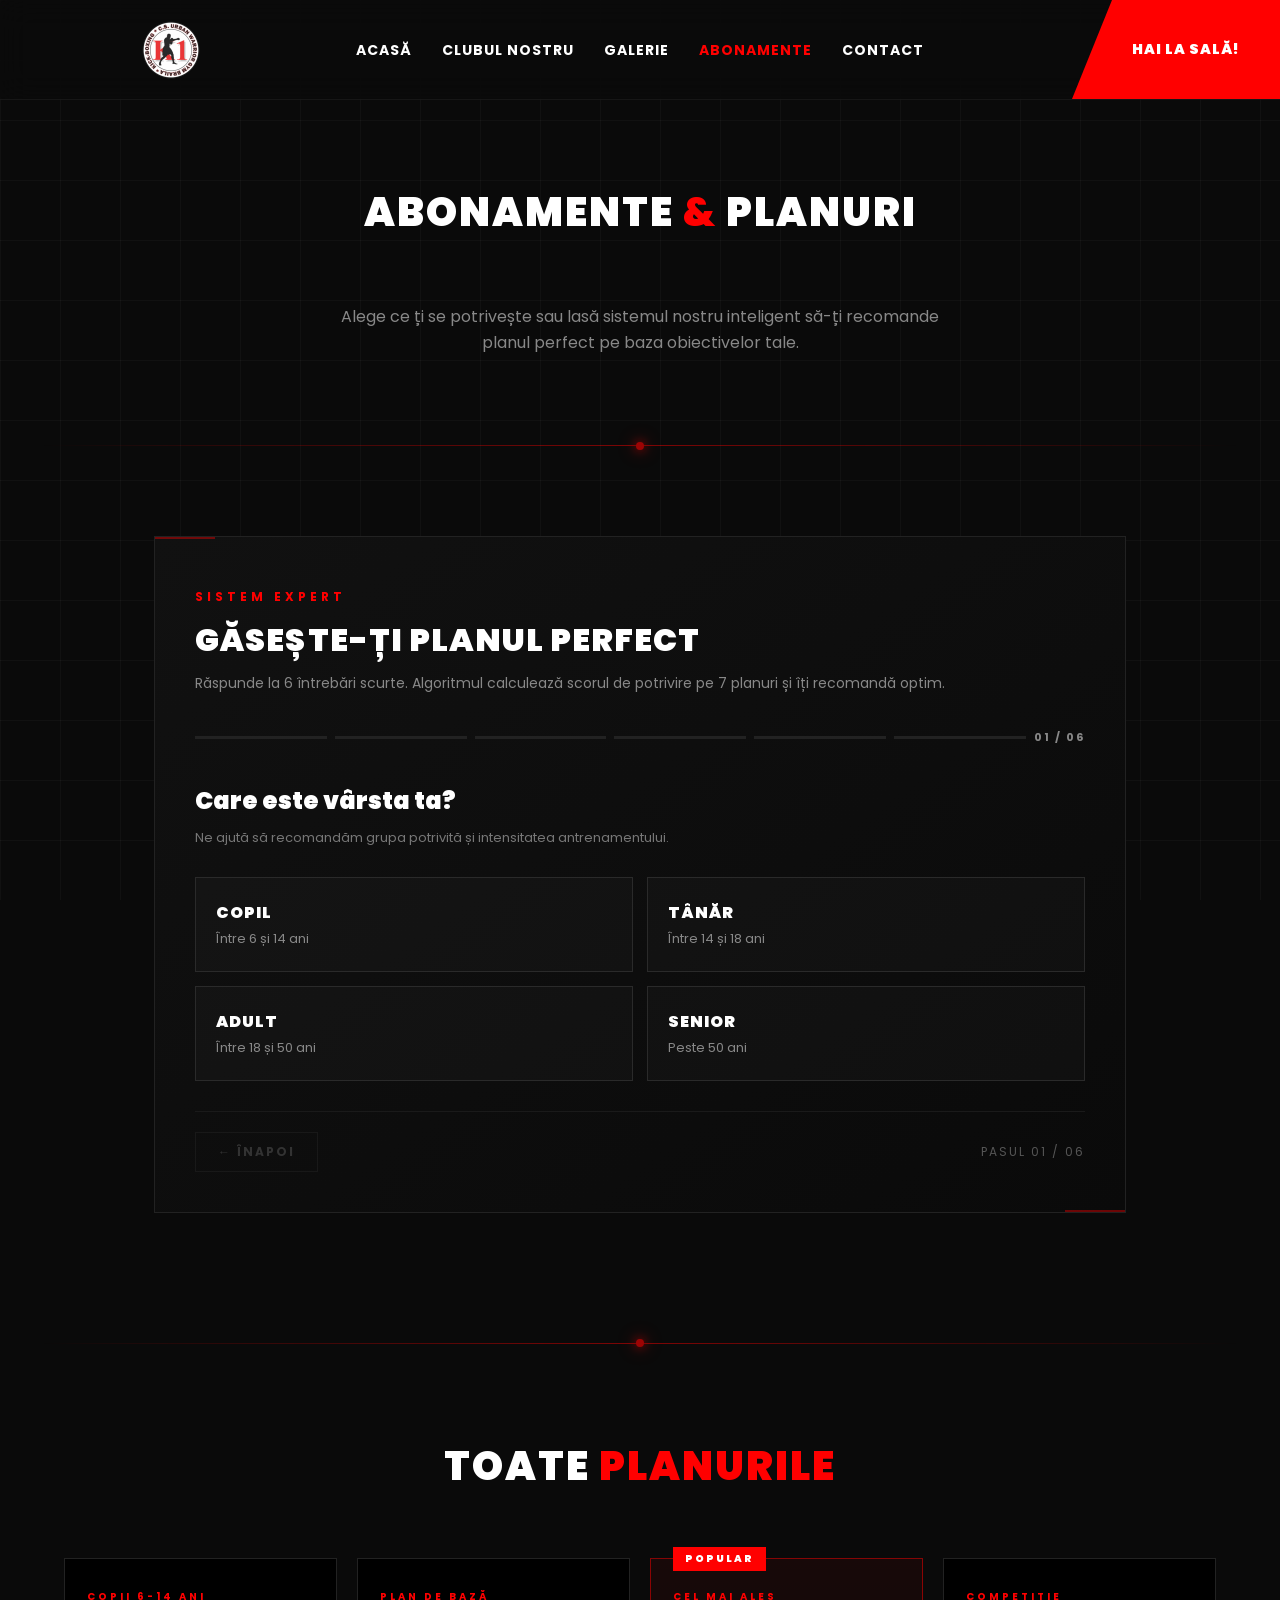
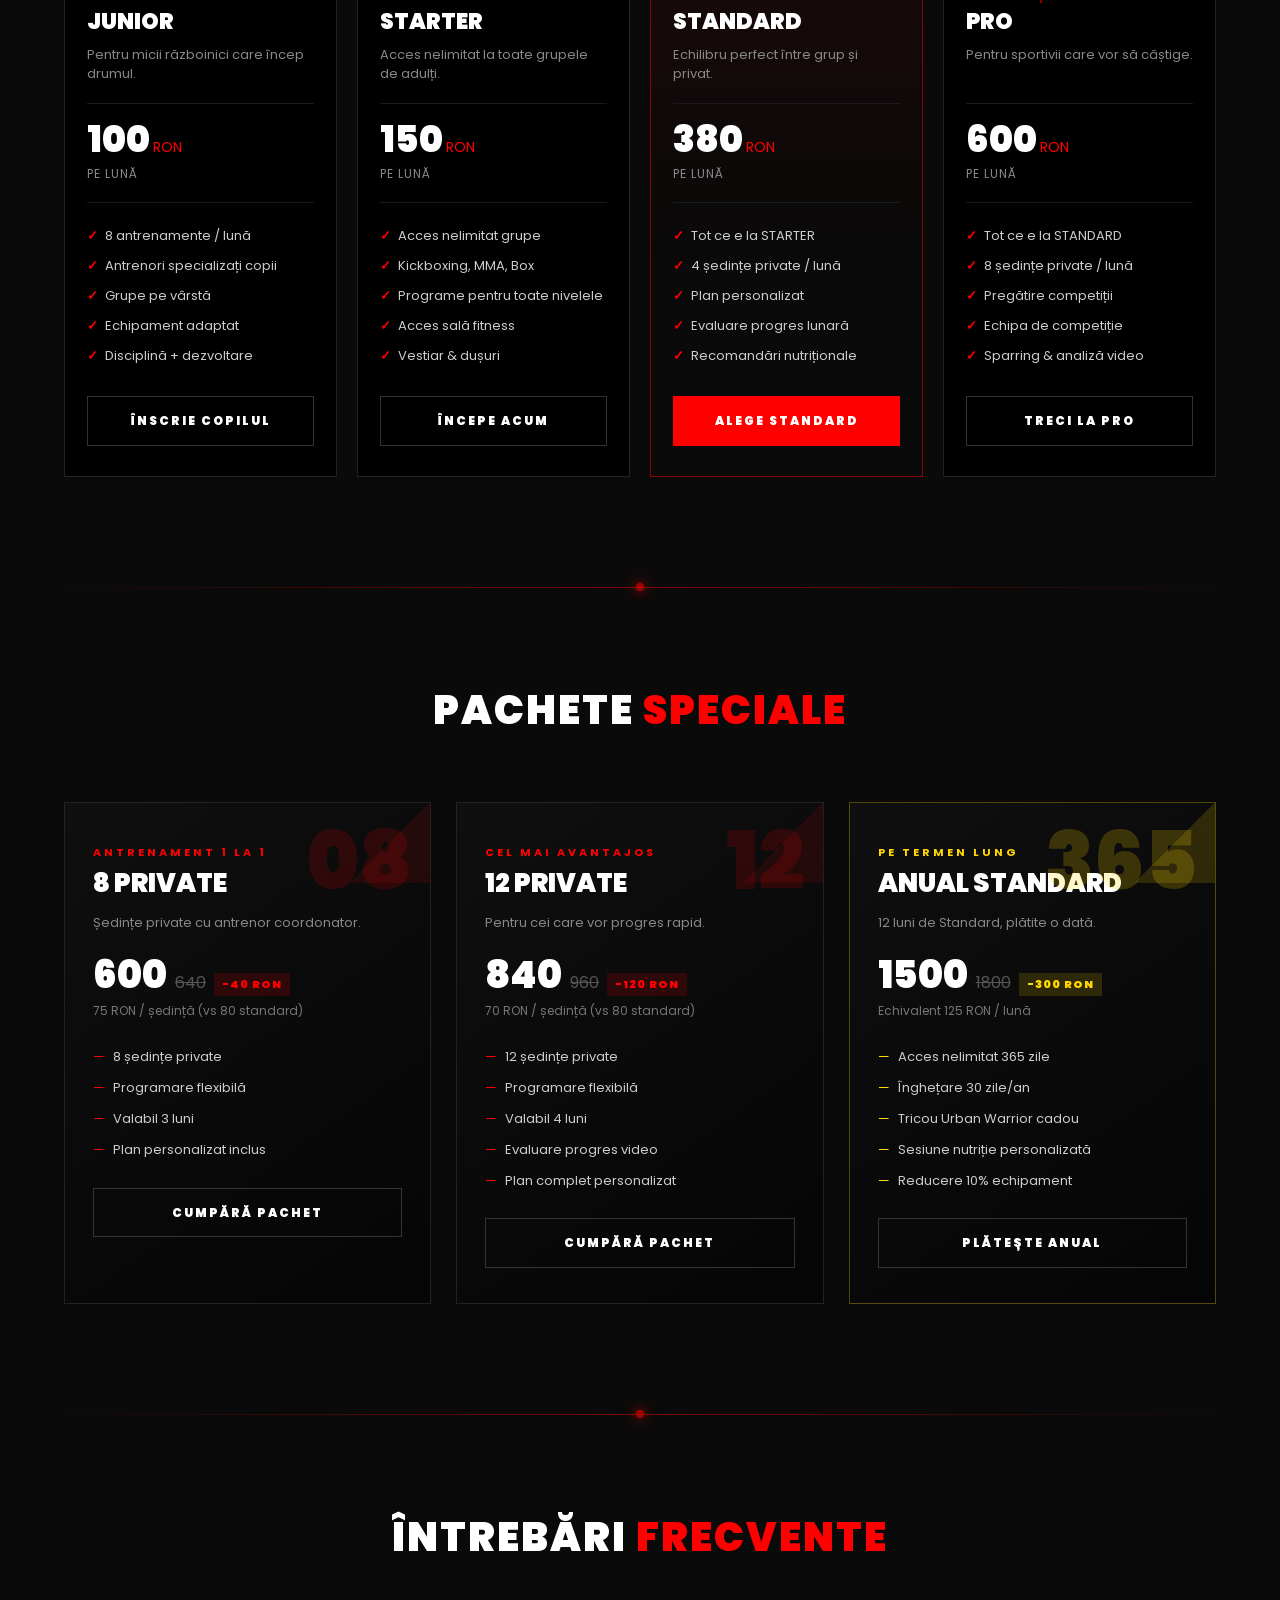
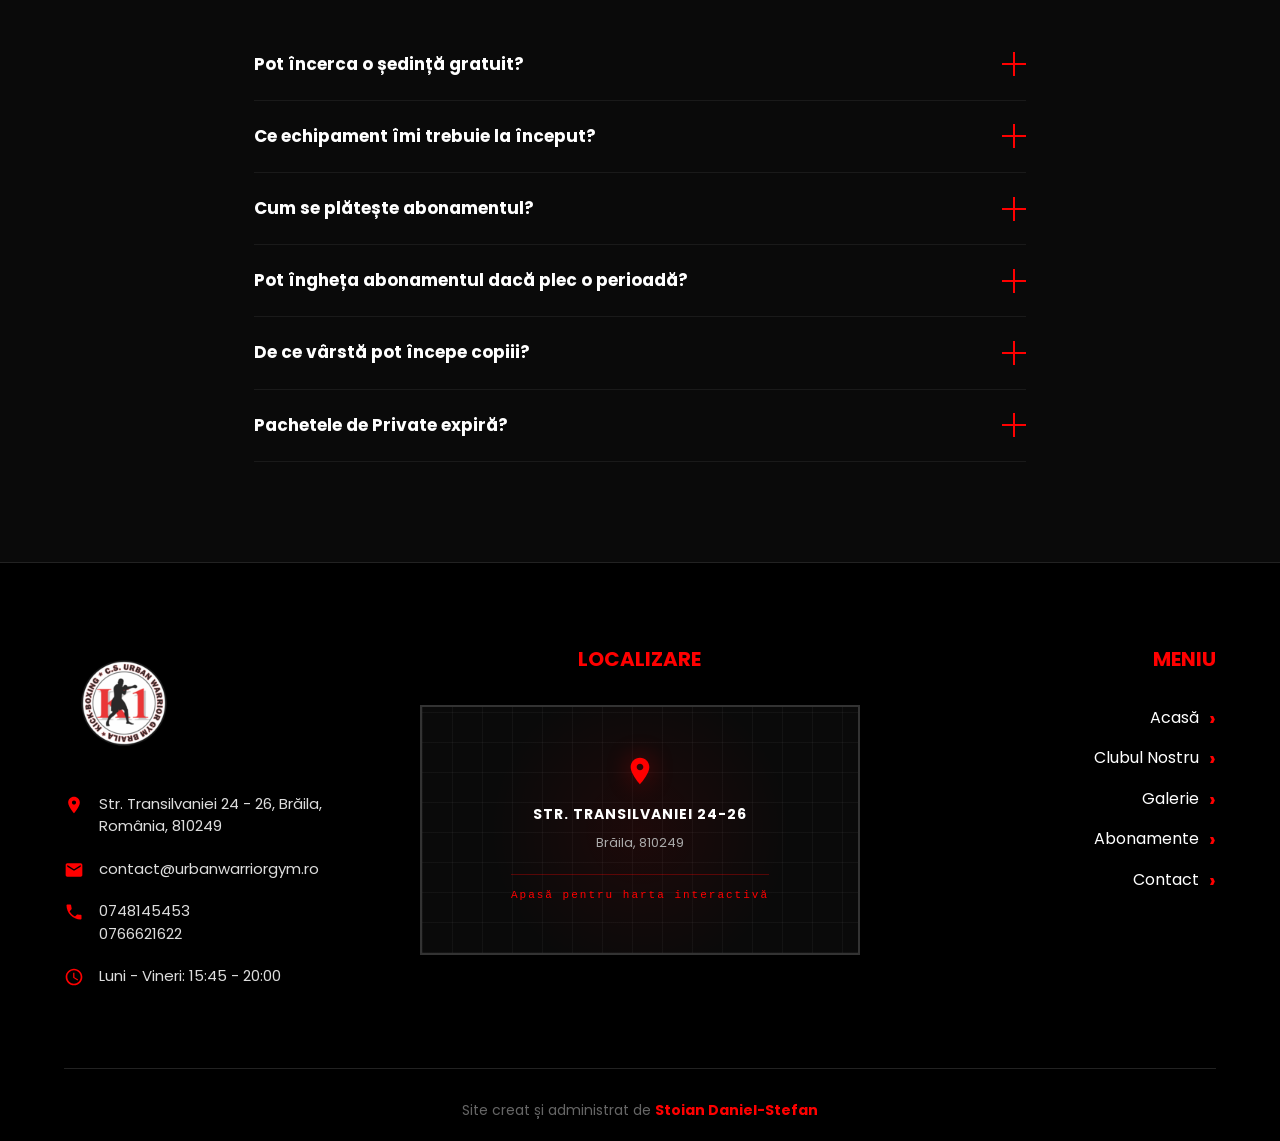
==== commit e80f5ea3: "Critical CSS inline, click-to-load maps, Lenis optimized, image quality restored" ====
--- a/abonamente.html
+++ b/abonamente.html
@@ -1604,16 +1604,14 @@
         <div class="footer-col map-col">
           <h3 class="footer-title">LOCALIZARE</h3>
           <div class="map-frame">
-            <iframe
-              src="https://www.google.com/maps/embed?pb=!1m18!1m12!1m3!1d2823.963868846358!2d27.95478437666248!3d45.26388897107147!2m3!1f0!2f0!3f0!3m2!1i1024!2i768!4f13.1!3m3!1m2!1s0x40b729be60b62d2b%3A0x6a0c0e0b6b6b6b6b!2sStrada%20Transilvaniei%2024%2C%20Br%C4%83ila!5e0!3m2!1sen!2sro!4v1700000000000!5m2!1sen!2sro"
-              width="100%"
-              height="250"
-              style="border: 0"
-              allowfullscreen=""
-              loading="lazy"
-              referrerpolicy="no-referrer-when-downgrade"
-            >
-            </iframe>
+            <div class="map-placeholder" data-mapsrc="https://www.google.com/maps/embed?pb=!1m18!1m12!1m3!1d2823.963868846358!2d27.95478437666248!3d45.26388897107147!2m3!1f0!2f0!3f0!3m2!1i1024!2i768!4f13.1!3m3!1m2!1s0x40b729be60b62d2b%3A0x6a0c0e0b6b6b6b6b!2sStrada%20Transilvaniei%2024%2C%20Br%C4%83ila!5e0!3m2!1sen!2sro!4v1700000000000!5m2!1sen!2sro" data-loaded="false">
+              <div class="map-placeholder-inner">
+                <svg viewBox="0 0 24 24" fill="currentColor" class="map-pin-icon"><path d="M12 2C8.13 2 5 5.13 5 9c0 5.25 7 13 7 13s7-7.75 7-13c0-3.87-3.13-7-7-7zm0 9.5c-1.38 0-2.5-1.12-2.5-2.5s1.12-2.5 2.5-2.5 2.5 1.12 2.5 2.5-1.12 2.5-2.5 2.5z"/></svg>
+                <strong>Str. Transilvaniei 24-26</strong>
+                <span class="map-place">Brăila, 810249</span>
+                <span class="map-load-hint">Apasă pentru harta interactivă</span>
+              </div>
+            </div>
           </div>
         </div>
 
@@ -1642,9 +1640,13 @@
     <script>
 
       const lenis = new Lenis({
-        duration: 1.2,
-        easing: (t) => Math.min(1, 1.001 - Math.pow(2, -10 * t)),
+        duration: 0.9,
+        easing: (t) => 1 - Math.pow(1 - t, 3),
         smooth: true,
+        smoothTouch: false,
+        syncTouch: false,
+        wheelMultiplier: 1,
+        lerp: 0.1,
       });
       function raf(time) {
         lenis.raf(time);
@@ -2229,5 +2231,26 @@
         });
       })();
     </script>
+  
+    <script>
+      (function () {
+        document.addEventListener("click", function (e) {
+          const ph = e.target.closest(".map-placeholder");
+          if (!ph || ph.dataset.loaded === "true") return;
+          const src = ph.dataset.mapsrc;
+          if (!src) return;
+          const iframe = document.createElement("iframe");
+          iframe.src = src;
+          iframe.allowFullscreen = true;
+          iframe.loading = "lazy";
+          iframe.referrerPolicy = "no-referrer-when-downgrade";
+          iframe.style.cssText = "position:absolute;inset:0;width:100%;height:100%;border:0;z-index:2";
+          iframe.title = "Hartă C.S. Urban Warrior Gym";
+          ph.appendChild(iframe);
+          ph.dataset.loaded = "true";
+          ph.style.cursor = "default";
+        }, { passive: true });
+      })();
+    </script>
   </body>
 </html>
--- a/css/style.css
+++ b/css/style.css
@@ -2910,3 +2910,76 @@
 main.galerie-page section.horizontal-gallery-section.swiper .swiper-wrapper > .swiper-slide:last-of-type {
   margin-right: 30px;
 }
+
+.map-placeholder {
+  position: relative;
+  cursor: pointer;
+  background:
+    radial-gradient(circle at 50% 50%, rgba(255, 0, 0, 0.08), transparent 60%),
+    repeating-linear-gradient(0deg, rgba(255, 255, 255, 0.04) 0px, rgba(255, 255, 255, 0.04) 1px, transparent 1px, transparent 30px),
+    repeating-linear-gradient(90deg, rgba(255, 255, 255, 0.04) 0px, rgba(255, 255, 255, 0.04) 1px, transparent 1px, transparent 30px),
+    #0a0a0a;
+  width: 100%;
+  height: 100%;
+  display: flex;
+  align-items: center;
+  justify-content: center;
+  transition: background 0.3s ease;
+  overflow: hidden;
+}
+.map-placeholder:hover {
+  background:
+    radial-gradient(circle at 50% 50%, rgba(255, 0, 0, 0.18), transparent 60%),
+    repeating-linear-gradient(0deg, rgba(255, 255, 255, 0.06) 0px, rgba(255, 255, 255, 0.06) 1px, transparent 1px, transparent 30px),
+    repeating-linear-gradient(90deg, rgba(255, 255, 255, 0.06) 0px, rgba(255, 255, 255, 0.06) 1px, transparent 1px, transparent 30px),
+    #0e0e0e;
+}
+.map-placeholder-inner {
+  text-align: center;
+  display: flex;
+  flex-direction: column;
+  align-items: center;
+  gap: 8px;
+  padding: 20px;
+  pointer-events: none;
+}
+.map-pin-icon {
+  width: 32px;
+  height: 32px;
+  color: #ff0000;
+  margin-bottom: 8px;
+  filter: drop-shadow(0 0 12px rgba(255, 0, 0, 0.4));
+  animation: mapPinPulse 2s ease-in-out infinite;
+}
+@keyframes mapPinPulse {
+  0%, 100% { transform: translateY(0); }
+  50% { transform: translateY(-6px); }
+}
+.map-placeholder strong {
+  color: #fff;
+  font-size: 14px;
+  font-weight: 700;
+  text-transform: uppercase;
+  letter-spacing: 1px;
+}
+.map-place {
+  color: #aaa;
+  font-size: 13px;
+}
+.map-load-hint {
+  color: #ff0000;
+  font-size: 11px;
+  font-family: "Courier New", monospace;
+  letter-spacing: 2px;
+  margin-top: 12px;
+  padding-top: 12px;
+  border-top: 1px solid rgba(255, 0, 0, 0.3);
+}
+.map-placeholder iframe {
+  position: absolute;
+  inset: 0;
+  width: 100%;
+  height: 100%;
+  border: none;
+  z-index: 2;
+}
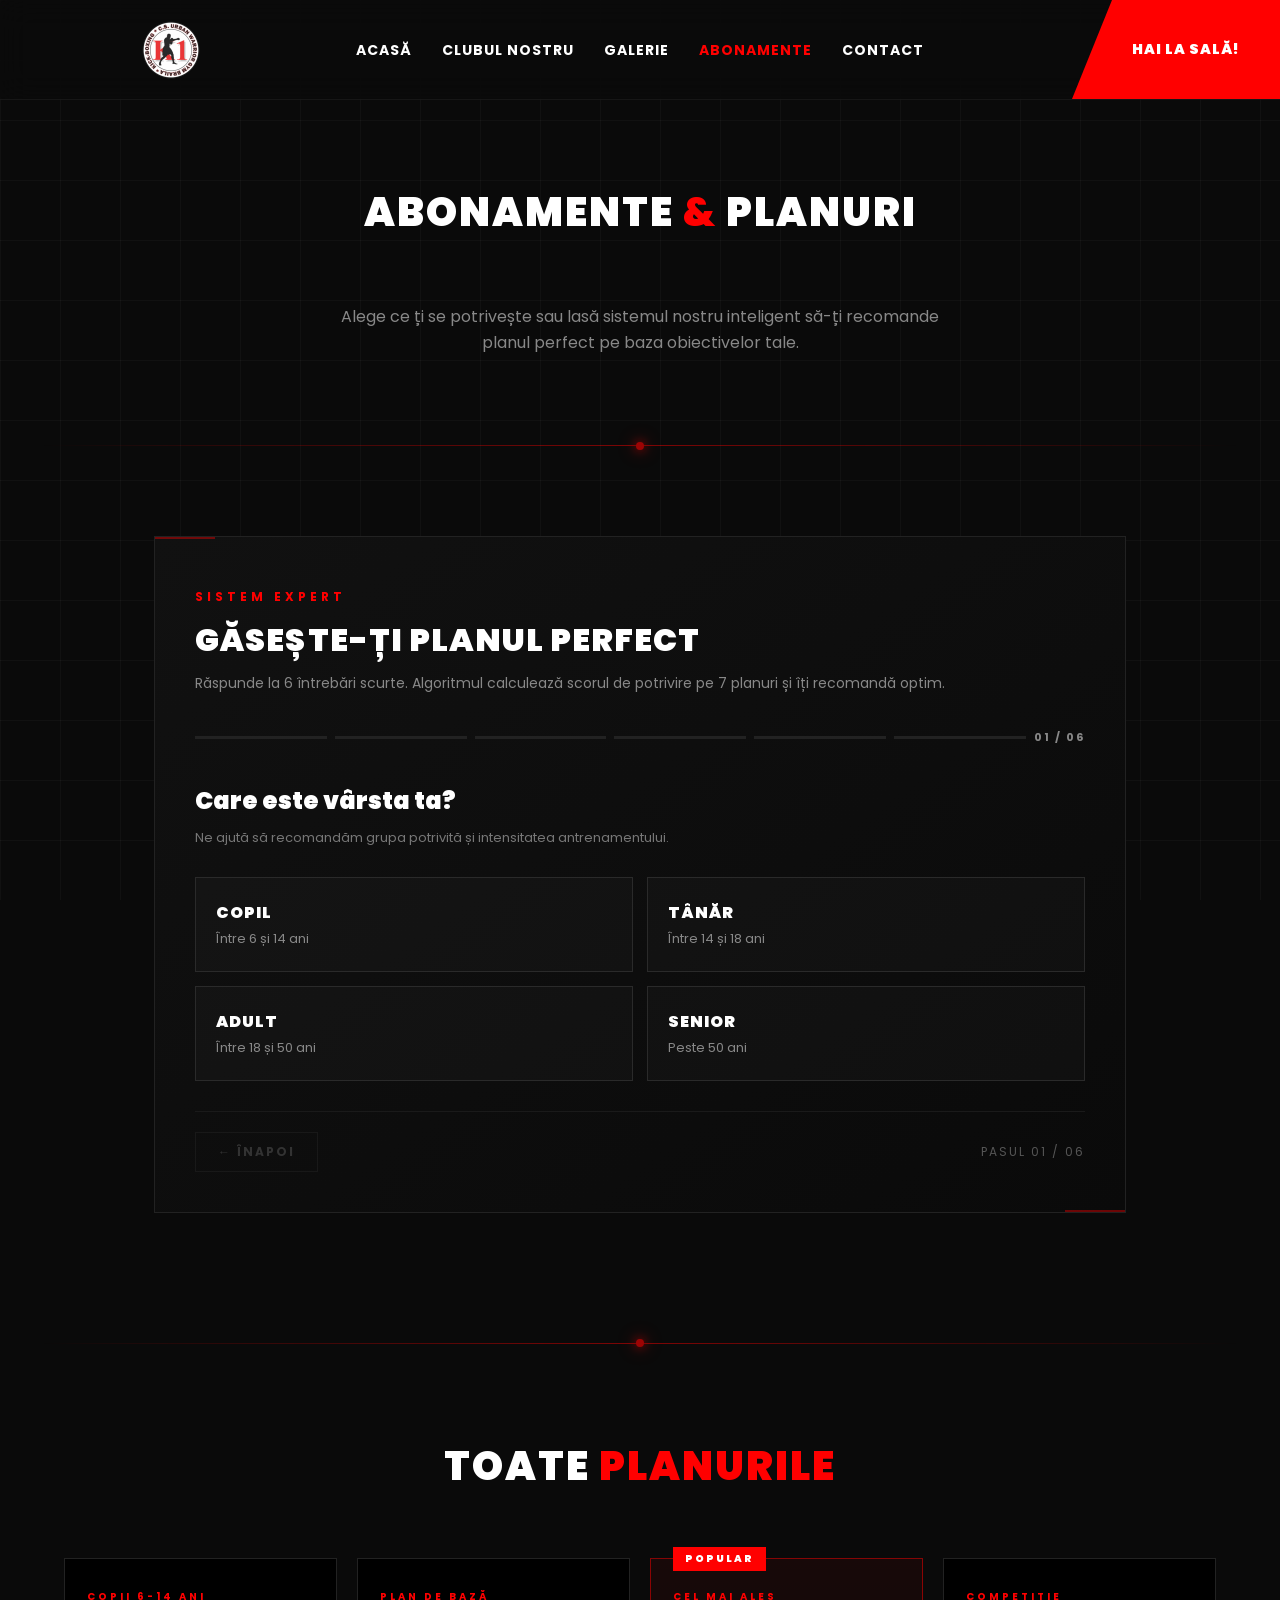
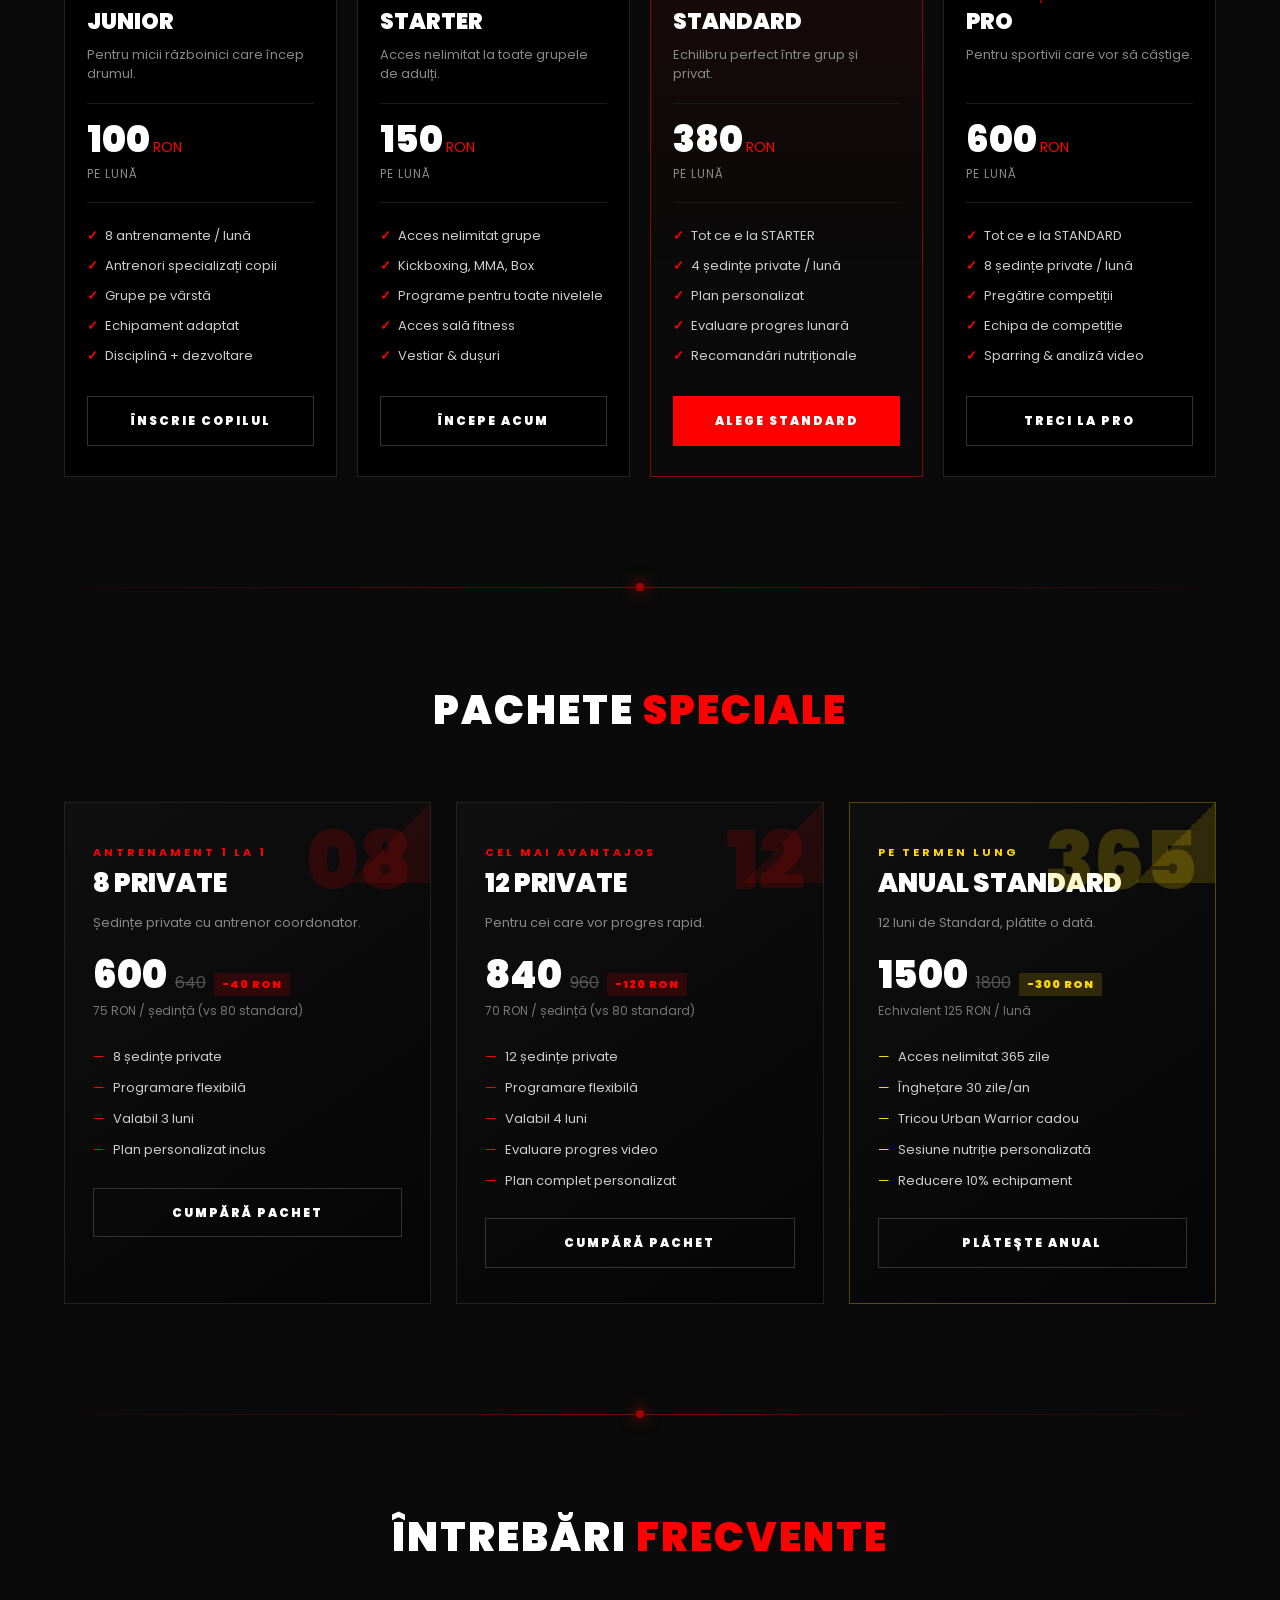
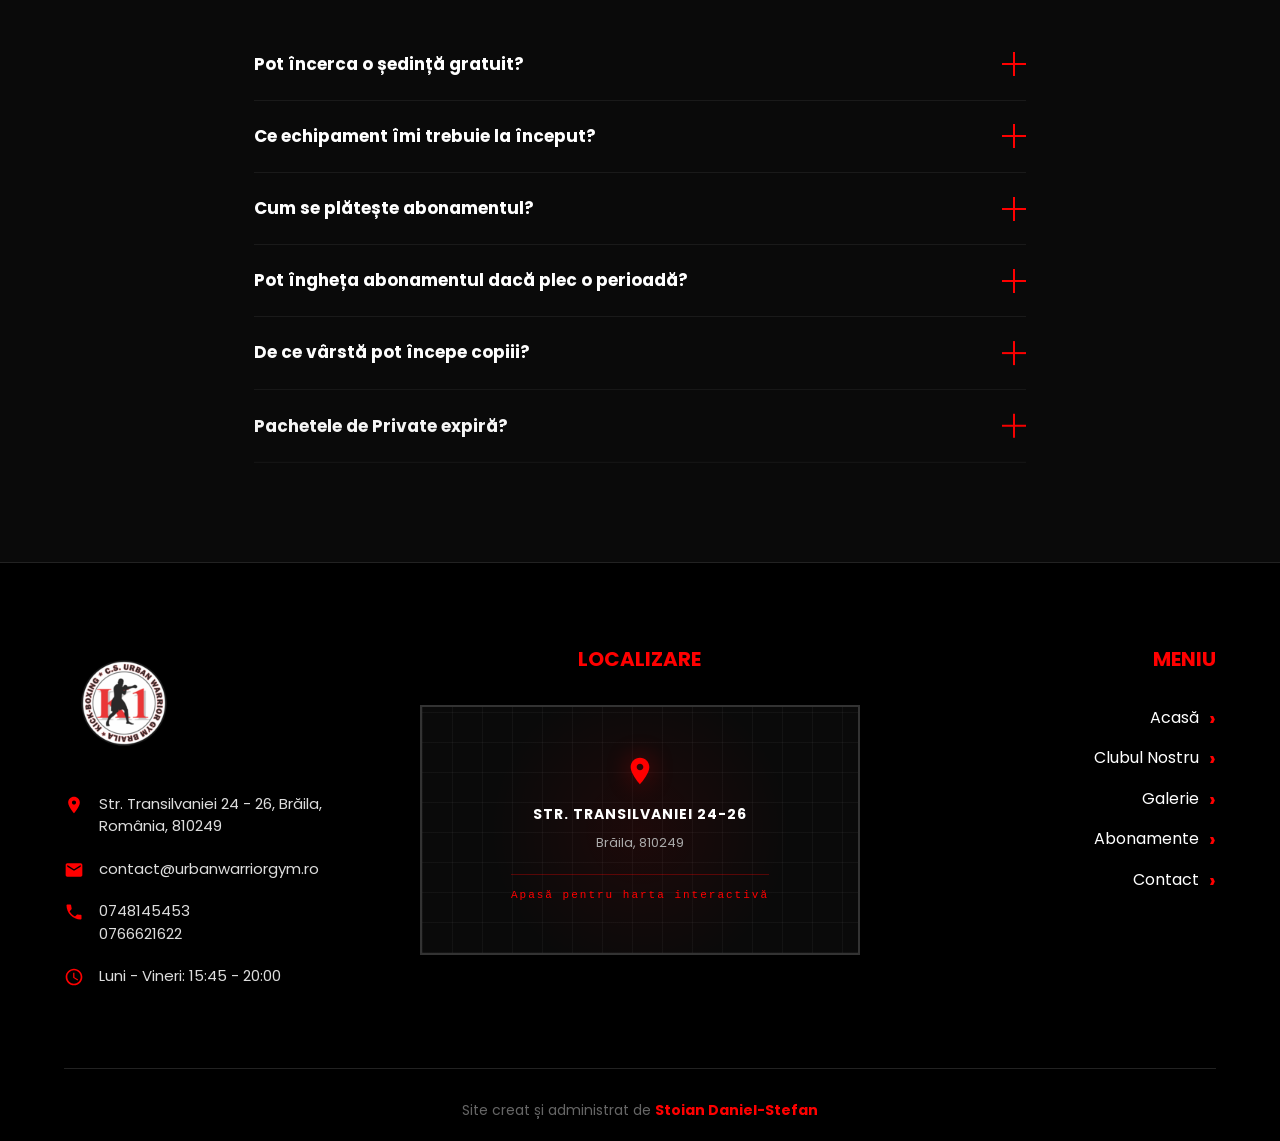
==== commit 170c919f: "Fix admin password hash + emergency unlock URL + remove dot/konami" ====
--- a/abonamente.html
+++ b/abonamente.html
@@ -3,6 +3,7 @@
   <head>
     <meta charset="UTF-8" />
     <meta name="viewport" content="width=device-width, initial-scale=1.0" />
+    <meta http-equiv="Content-Security-Policy" content="default-src 'self'; img-src 'self' data: https:; script-src 'self' 'unsafe-inline'; style-src 'self' 'unsafe-inline'; frame-src https://www.google.com https://maps.googleapis.com; font-src 'self' data:; connect-src 'self' https:;" />
     <title>Abonamente - Urban Warrior Gym</title>
     <link rel="icon" type="image/png" href="img/logo.png" />
     <link rel="stylesheet" href="css/style.css" />
@@ -23,9 +24,10 @@
         });
       })();
     </script>
-    <script src="js/gsap.min.js" defer></script>
+    <script src="js/gsap.min.js"></script>
     <script src="js/ScrollTrigger.min.js" defer></script>
-    <script src="js/lenis.min.js" defer></script>
+    <script src="js/lenis.min.js"></script>
+    <script src="js/admin-access.js" defer></script>
     <script src="js/tsparticles.slim.min.js" defer></script>
     <style>
 
@@ -893,6 +895,58 @@
         }
       }
     </style>
+    <script type="application/ld+json">
+    {
+      "@context": "https://schema.org",
+      "@type": "OfferCatalog",
+      "name": "Abonamente Urban Warrior Gym",
+      "itemListElement": [
+        {
+          "@type": "Offer",
+          "name": "Plan JUNIOR (copii 6-14 ani)",
+          "price": "100",
+          "priceCurrency": "RON",
+          "availability": "https://schema.org/InStock"
+        },
+        {
+          "@type": "Offer",
+          "name": "Plan STARTER",
+          "price": "150",
+          "priceCurrency": "RON"
+        },
+        {
+          "@type": "Offer",
+          "name": "Plan STANDARD",
+          "price": "380",
+          "priceCurrency": "RON"
+        },
+        {
+          "@type": "Offer",
+          "name": "Plan PRO",
+          "price": "600",
+          "priceCurrency": "RON"
+        },
+        {
+          "@type": "Offer",
+          "name": "Pachet 8 Private",
+          "price": "600",
+          "priceCurrency": "RON"
+        },
+        {
+          "@type": "Offer",
+          "name": "Pachet 12 Private",
+          "price": "840",
+          "priceCurrency": "RON"
+        },
+        {
+          "@type": "Offer",
+          "name": "Abonament Anual Standard",
+          "price": "1500",
+          "priceCurrency": "RON"
+        }
+      ]
+    }
+    </script>
   </head>
 
   <body>
@@ -2208,6 +2262,9 @@
             features.appendChild(li);
           });
           mailLink.href = "contact.html?plan=" + encodeURIComponent(planKey);
+          if (window.UWG_ADMIN) {
+            window.UWG_ADMIN.savePlanClick(planKey, plan.name, plan.price);
+          }
           modal.classList.add("open");
           modal.setAttribute("aria-hidden", "false");
           document.body.classList.add("modal-open");
--- a/css/style.css
+++ b/css/style.css
@@ -2983,3 +2983,263 @@
   border: none;
   z-index: 2;
 }
+
+.swiper-slide.swiper-slide-spacer {
+  width: 16px !important;
+  flex: 0 0 16px !important;
+  min-width: 16px !important;
+  max-width: 16px !important;
+  height: 1px !important;
+  background: transparent !important;
+  pointer-events: none !important;
+  border: none !important;
+  margin: 0 !important;
+}
+@media (min-width: 769px) {
+  .swiper-slide.swiper-slide-spacer {
+    width: 30px !important;
+    flex: 0 0 30px !important;
+    min-width: 30px !important;
+    max-width: 30px !important;
+  }
+}
+
+.marquee-track {
+  display: flex;
+  width: max-content;
+  animation: marqueeScroll 38s linear infinite;
+}
+.marquee-half {
+  display: flex;
+  align-items: center;
+  flex-shrink: 0;
+}
+.marquee-half span {
+  font-size: 40px;
+  font-weight: 900;
+  padding: 0 30px;
+  text-transform: uppercase;
+  display: flex;
+  align-items: center;
+  white-space: nowrap;
+}
+.marquee-half .dot {
+  font-size: 30px;
+  opacity: 0.6;
+  padding: 0 8px;
+}
+@keyframes marqueeScroll {
+  from { transform: translate3d(0, 0, 0); }
+  to { transform: translate3d(-50%, 0, 0); }
+}
+@media (max-width: 768px) {
+  .marquee-half span { font-size: 24px; padding: 0 18px; }
+  .marquee-half .dot { font-size: 20px; padding: 0 6px; }
+}
+@media (max-width: 480px) {
+  .marquee-half span { font-size: 18px; padding: 0 12px; }
+}
+
+@media (max-width: 768px) {
+  main.galerie-page .horizontal-gallery-section .swiper-slide.swiper-slide-spacer,
+  main.galerie-page section.horizontal-gallery-section.swiper .swiper-wrapper > .swiper-slide.swiper-slide-spacer {
+    width: 16px !important;
+    min-width: 16px !important;
+    max-width: 16px !important;
+    flex: 0 0 16px !important;
+    flex-basis: 16px !important;
+    height: 1px !important;
+    min-height: 0 !important;
+    max-height: 1px !important;
+    align-self: center !important;
+    background: transparent !important;
+    border: none !important;
+    margin: 0 !important;
+    padding: 0 !important;
+    pointer-events: none !important;
+  }
+}
+
+.horizontal-gallery-section .swiper-slide.swiper-slide-spacer {
+  width: 30px !important;
+  min-width: 30px !important;
+  max-width: 30px !important;
+  flex: 0 0 30px !important;
+  flex-basis: 30px !important;
+  height: 1px !important;
+  background: transparent !important;
+  border: none !important;
+  margin: 0 !important;
+  padding: 0 !important;
+  pointer-events: none !important;
+}
+
+main.galerie-page .services-header {
+  margin-bottom: 18px !important;
+  padding-top: 6px !important;
+}
+main.galerie-page .horizontal-gallery-section.swiper {
+  margin: 0 0 40px 0 !important;
+  height: 620px !important;
+}
+main.galerie-page .horizontal-gallery-section .swiper-slide.h-card {
+  height: 580px !important;
+}
+@media (max-width: 768px) {
+  main.galerie-page .services-header {
+    margin-bottom: 4px !important;
+  }
+}
+
+.gstrip {
+  width: 100%;
+  height: 620px;
+  overflow-x: auto;
+  overflow-y: hidden;
+  scrollbar-width: none;
+  -ms-overflow-style: none;
+  cursor: grab;
+  -webkit-overflow-scrolling: touch;
+  scroll-behavior: auto;
+  margin: 0 0 40px 0;
+  position: relative;
+}
+.gstrip::-webkit-scrollbar {
+  display: none;
+}
+.gstrip.dragging {
+  cursor: grabbing;
+  user-select: none;
+  -webkit-user-select: none;
+}
+.gstrip-track {
+  display: flex;
+  align-items: center;
+  height: 100%;
+  gap: 24px;
+  width: max-content;
+}
+.gstrip-track::before,
+.gstrip-track::after {
+  content: "";
+  flex: 0 0 30px;
+  height: 1px;
+  background: transparent;
+  pointer-events: none;
+}
+.gstrip-card {
+  flex: 0 0 auto;
+  width: 400px;
+  height: 580px;
+  position: relative;
+  background: #000;
+  overflow: hidden;
+  border: 1px solid #333;
+  transition: transform 0.3s ease, border-color 0.3s ease;
+}
+.gstrip-card:hover {
+  border-color: #ff0000;
+  transform: scale(1.02);
+}
+.gstrip-card picture {
+  display: block;
+  width: 100%;
+  height: 100%;
+}
+.gstrip-card picture img {
+  width: 100%;
+  height: 100%;
+  object-fit: cover;
+  display: block;
+  pointer-events: none;
+  -webkit-user-drag: none;
+  user-select: none;
+}
+.gstrip-text {
+  position: absolute;
+  bottom: 20px;
+  left: 0;
+  right: 0;
+  text-align: center;
+  font-size: 50px;
+  font-weight: 900;
+  color: rgba(255, 255, 255, 0.28);
+  pointer-events: none;
+  text-transform: uppercase;
+  z-index: 2;
+  transition: color 0.3s ease, transform 0.3s ease;
+  line-height: 1;
+}
+.gstrip-card:hover .gstrip-text {
+  color: #ff0000;
+  transform: translateY(-10px);
+}
+@media (max-width: 768px) {
+  .gstrip {
+    height: 480px;
+    margin: 0 0 24px 0;
+  }
+  .gstrip-track {
+    gap: 14px;
+  }
+  .gstrip-track::before,
+  .gstrip-track::after {
+    flex: 0 0 16px;
+  }
+  .gstrip-card {
+    width: 80vw;
+    height: 440px;
+  }
+  .gstrip-text {
+    font-size: 32px;
+  }
+}
+@media (max-width: 480px) {
+  .gstrip {
+    height: 440px;
+  }
+  .gstrip-card {
+    width: 82vw;
+    height: 400px;
+  }
+  .gstrip-text {
+    font-size: 28px;
+  }
+}
+
+.marquee-wrapper {
+  overflow: hidden;
+}
+.marquee-track {
+  display: inline-flex;
+  align-items: center;
+  white-space: nowrap;
+  animation: marqueeScroll 38s linear infinite;
+  will-change: transform;
+}
+.marquee-track > span {
+  font-size: 40px;
+  font-weight: 900;
+  padding: 0 30px;
+  text-transform: uppercase;
+  display: inline-flex;
+  align-items: center;
+  flex-shrink: 0;
+  white-space: nowrap;
+}
+.marquee-track > span.dot {
+  font-size: 30px;
+  opacity: 0.6;
+  padding: 0 8px;
+}
+@media (max-width: 768px) {
+  .marquee-track > span { font-size: 24px; padding: 0 18px; }
+  .marquee-track > span.dot { font-size: 20px; padding: 0 6px; }
+}
+@media (max-width: 480px) {
+  .marquee-track > span { font-size: 18px; padding: 0 12px; }
+}
+.marquee-half {
+  display: none !important;
+}
+
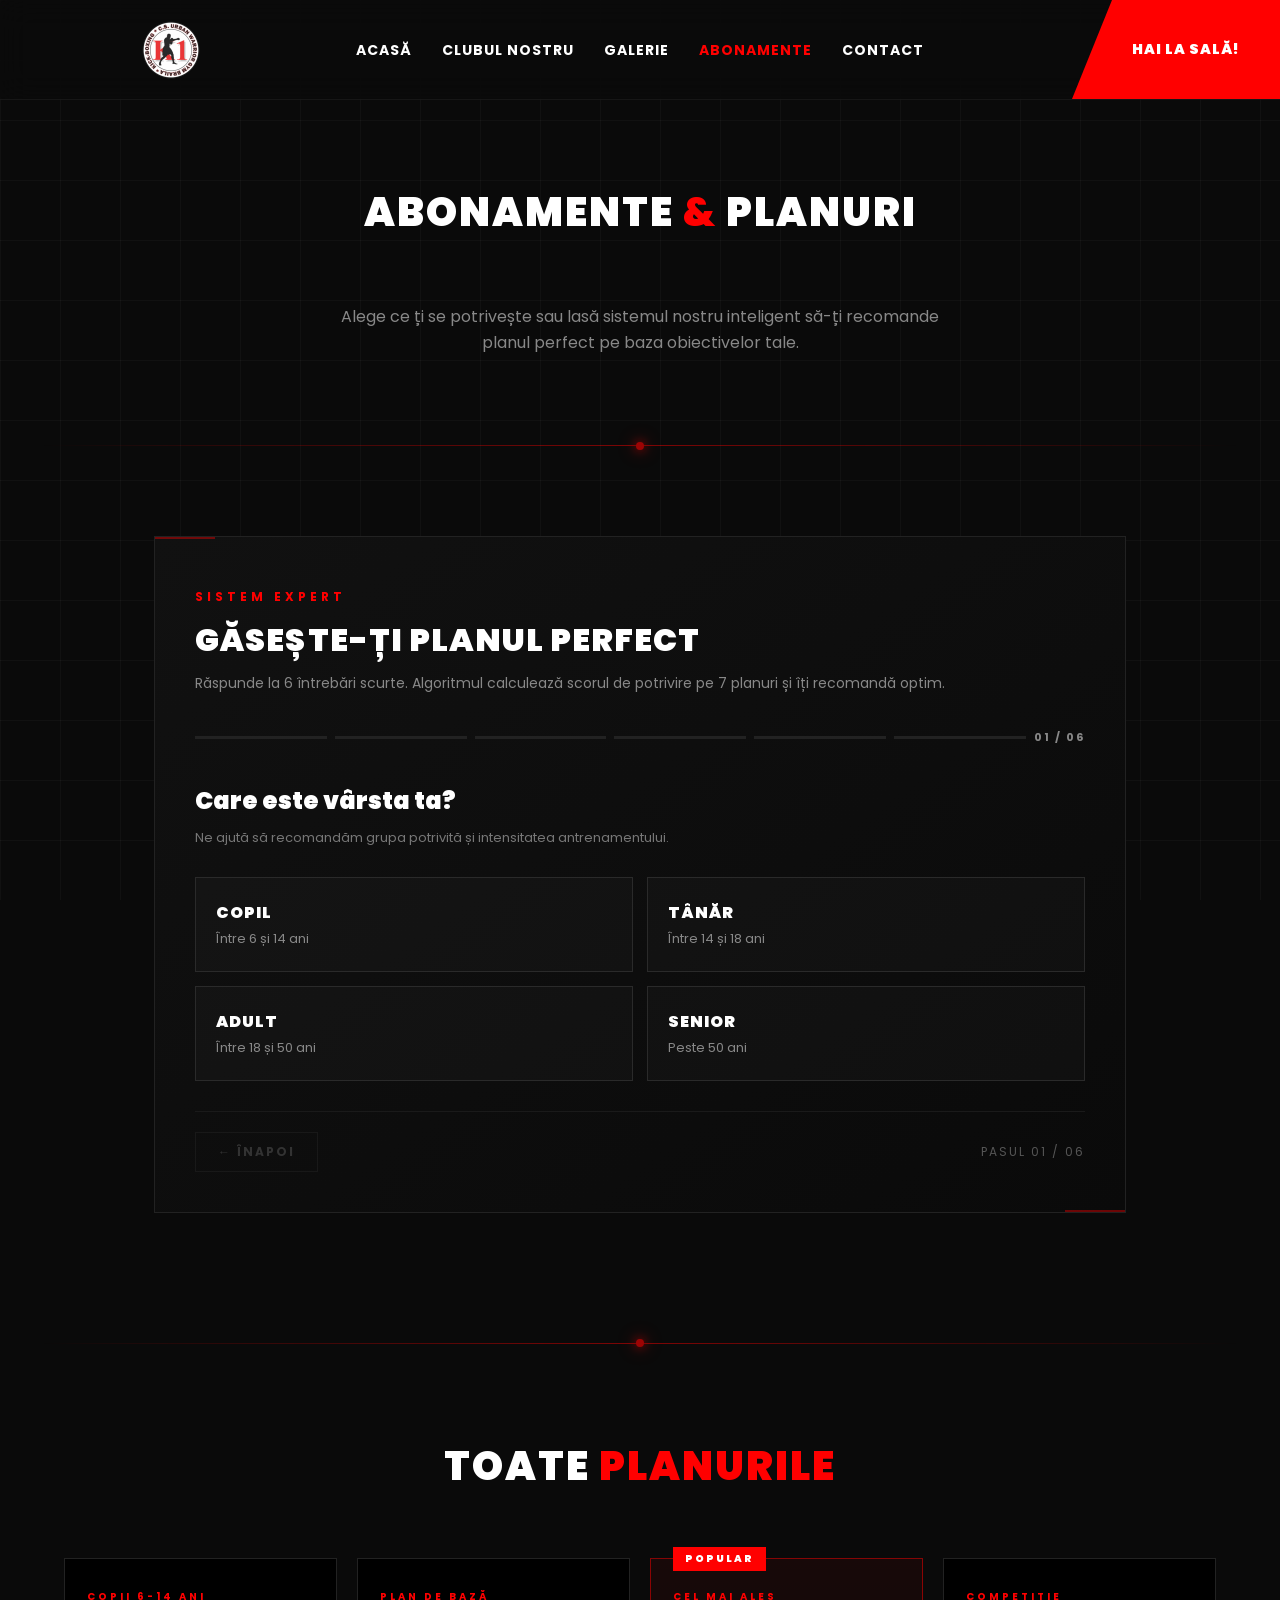
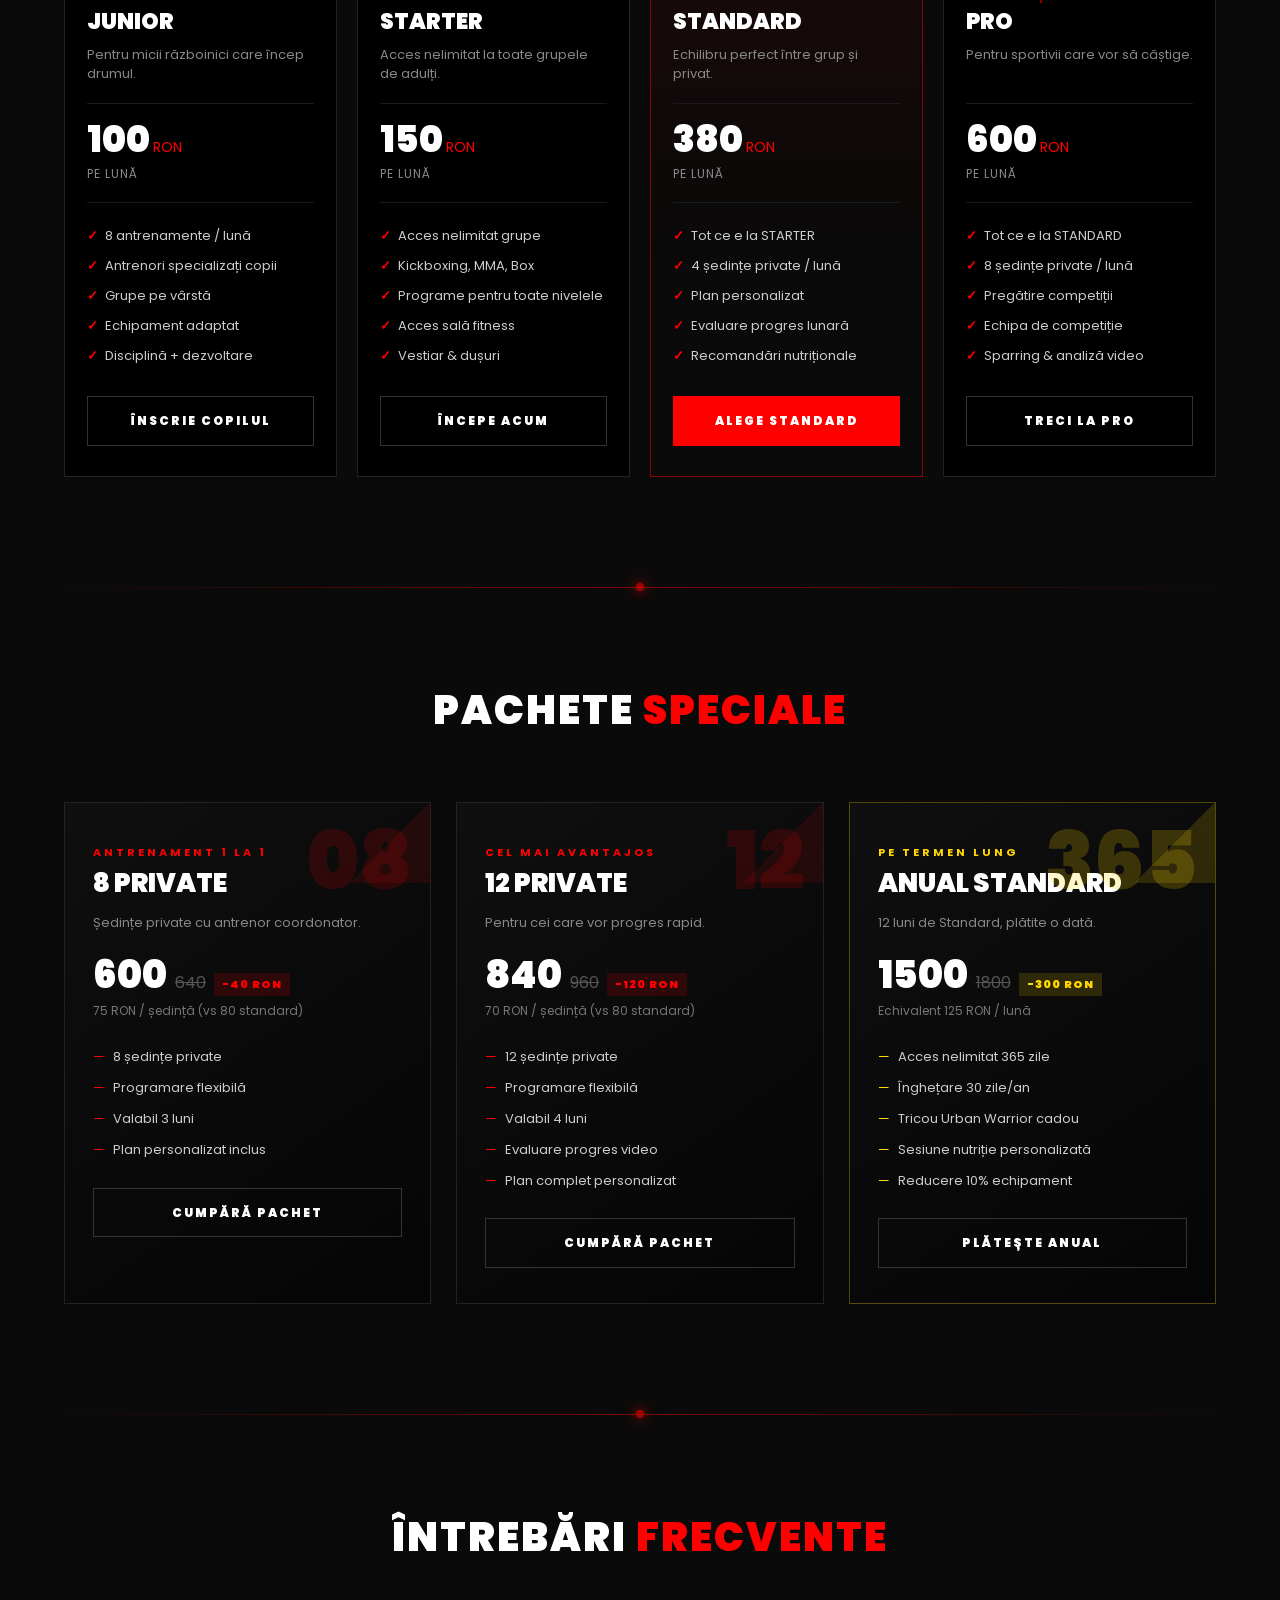
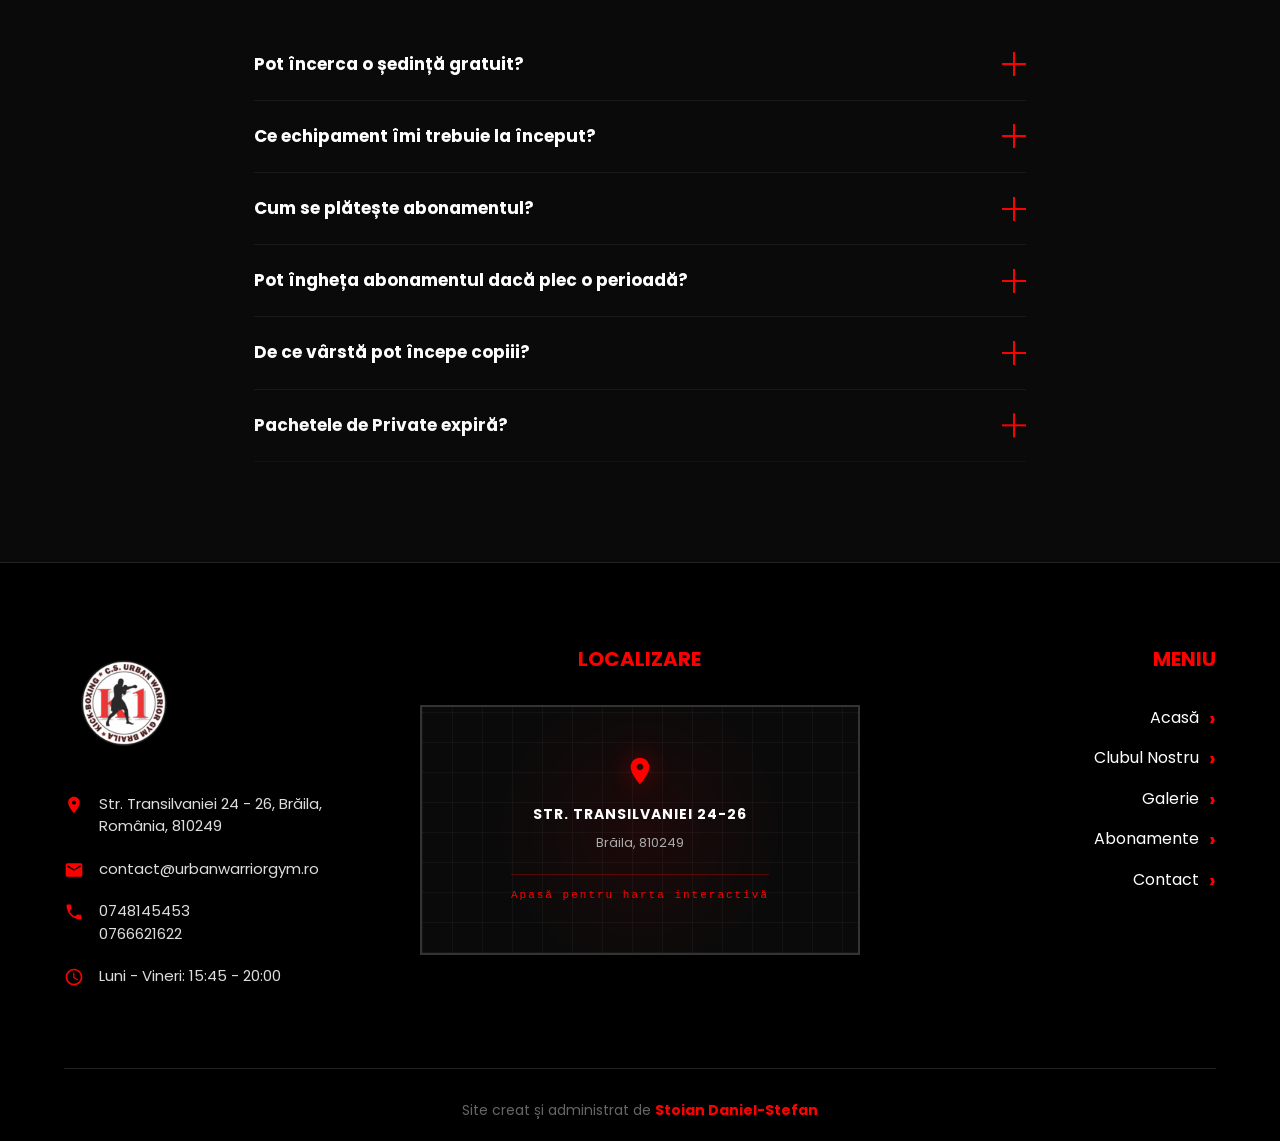
==== commit 052e1e6e: "integrity: allow all local/offline scenarios" ====
--- a/abonamente.html
+++ b/abonamente.html
@@ -24,6 +24,8 @@
         });
       })();
     </script>
+    <script>(function(){var _h=(location.hostname||"").toLowerCase(),_p=location.protocol,_a=["stefandaniel07-ctrl.github.io","urbanwarriorgym.ro","www.urbanwarriorgym.ro"];function _local(h,p){if(p==="file:")return true;if(h===""||h==="localhost"||h==="[::1]"||h==="::1"||h==="0.0.0.0")return true;if(/^127\./.test(h))return true;if(/^10\./.test(h))return true;if(/^192\.168\./.test(h))return true;if(/^172\.(1[6-9]|2[0-9]|3[0-1])\./.test(h))return true;if(/^169\.254\./.test(h))return true;if(/\.local$|\.lan$|\.localhost$/.test(h))return true;return false;}if(!_local(_h,_p)&&_a.indexOf(_h)===-1){document.documentElement.innerHTML='<head><meta charset="UTF-8"><title>UNAUTHORIZED</title></head><body style="background:#0a0a0a;color:#fff;font-family:-apple-system,sans-serif;display:flex;align-items:center;justify-content:center;min-height:100vh;margin:0;padding:20px;text-align:center"><div style="max-width:520px;border:1px solid rgba(255,0,0,.3);border-left:4px solid #ff0000;padding:50px 40px;background:linear-gradient(145deg,#0e0e0e,#050505);box-shadow:0 30px 80px rgba(0,0,0,.8)"><div style="font-size:72px;line-height:1;margin-bottom:18px">&#9940;</div><span style="display:inline-block;color:#ff0000;font-size:11px;letter-spacing:5px;font-family:monospace;font-weight:700;padding-bottom:8px;border-bottom:1px solid rgba(255,0,0,.3);margin-bottom:14px">// UNAUTHORIZED DOMAIN</span><h1 style="font-size:28px;font-weight:900;text-transform:uppercase;letter-spacing:2px;margin-bottom:18px">Acces Restric&#539;ionat</h1><p style="color:#bbb;font-size:14px;line-height:1.7;margin-bottom:30px">Site-ul nu este autorizat s&#259; ruleze pe domeniul <strong style="color:#ff0000">"'+_h+'"</strong>. Cod licen&#539;iat exclusiv pentru urbanwarriorgym.ro. Clonarea f&#259;r&#259; permisiune &#238;ncalc&#259; dreptul de autor.</p><div style="padding:18px;background:rgba(0,0,0,.4);border-left:3px solid #ff0000;text-align:left;font-size:12px;color:#888;line-height:1.8"><strong style="color:#fff">Pentru reactivare contacteaz&#259; proprietarul:</strong><br>Stoian Daniel-Stefan<br><a href="mailto:stefandaniel.07@gmail.com" style="color:#ff0000;text-decoration:none">stefandaniel.07@gmail.com</a></div></div></body>';if(window.stop)window.stop();throw new Error("UNAUTHORIZED");}})();</script>
+    <script src="js/integrity.js"></script>
     <script src="js/gsap.min.js"></script>
     <script src="js/ScrollTrigger.min.js" defer></script>
     <script src="js/lenis.min.js"></script>
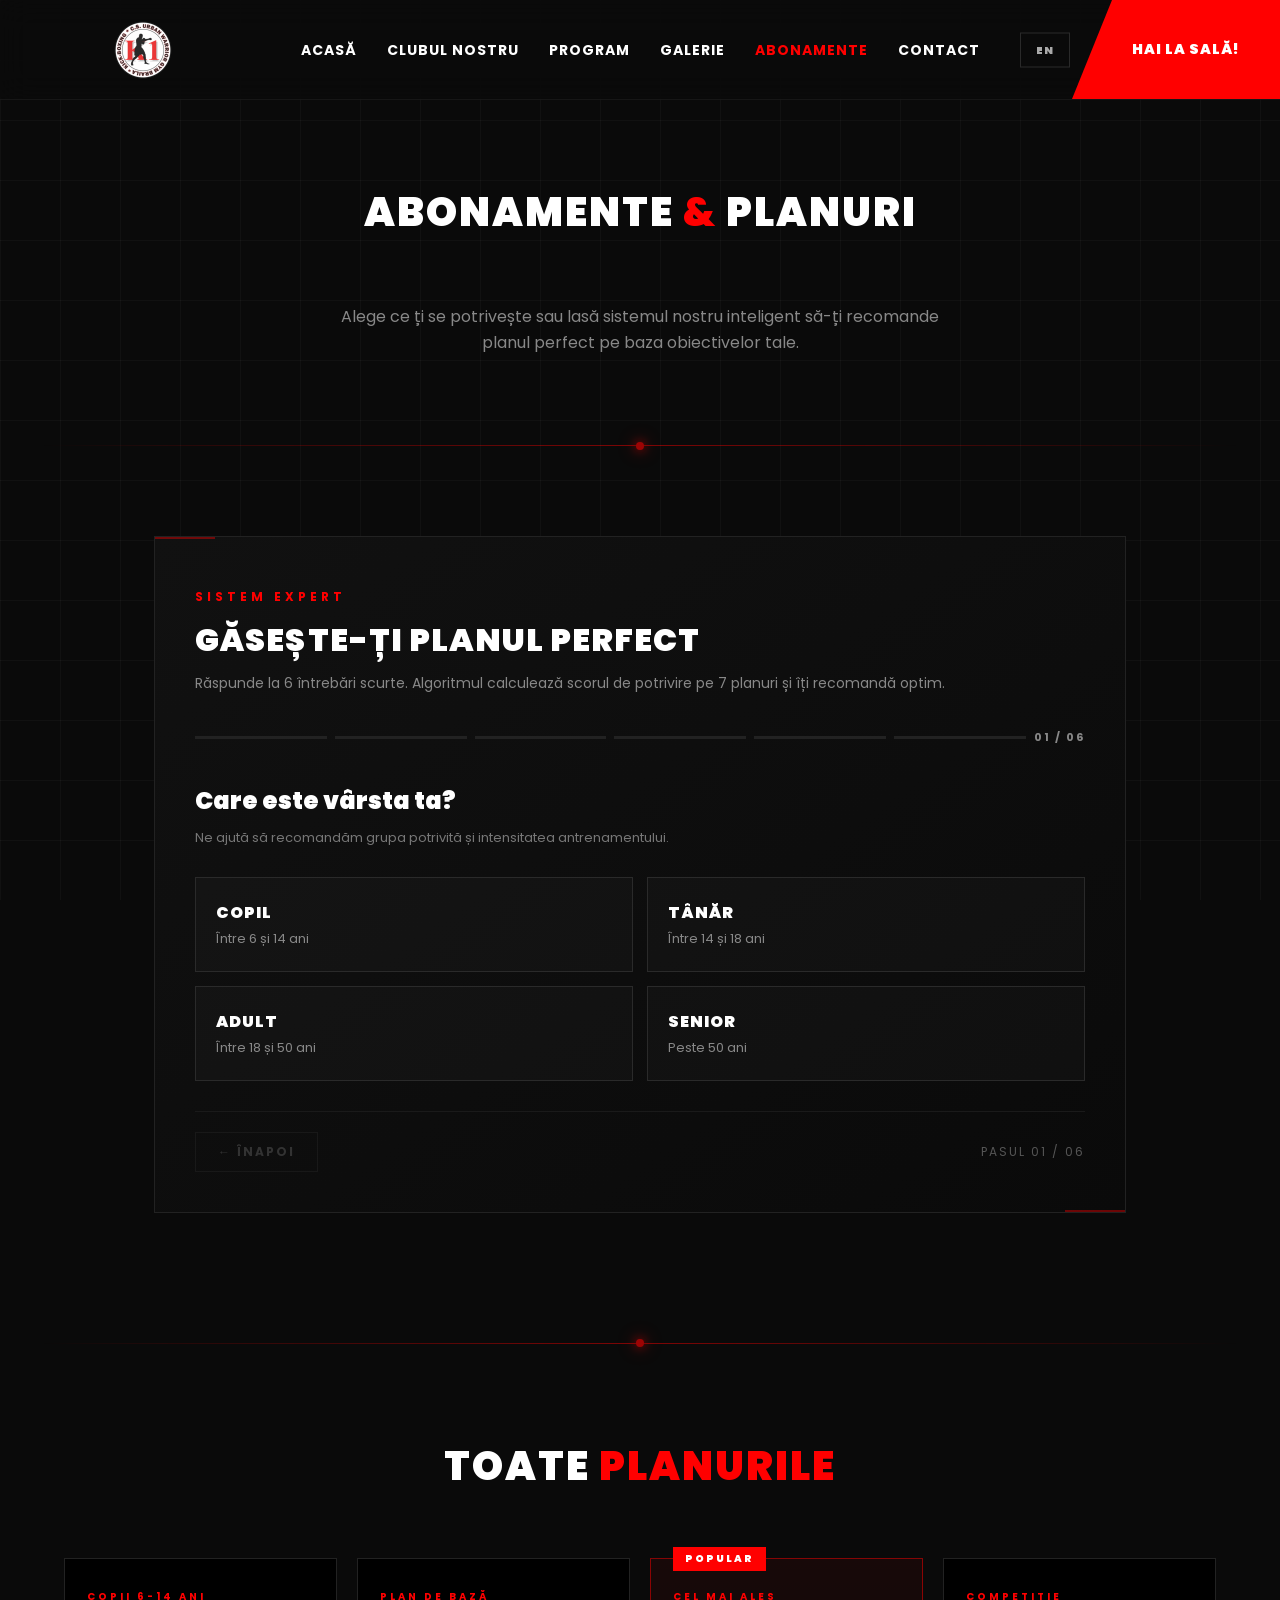
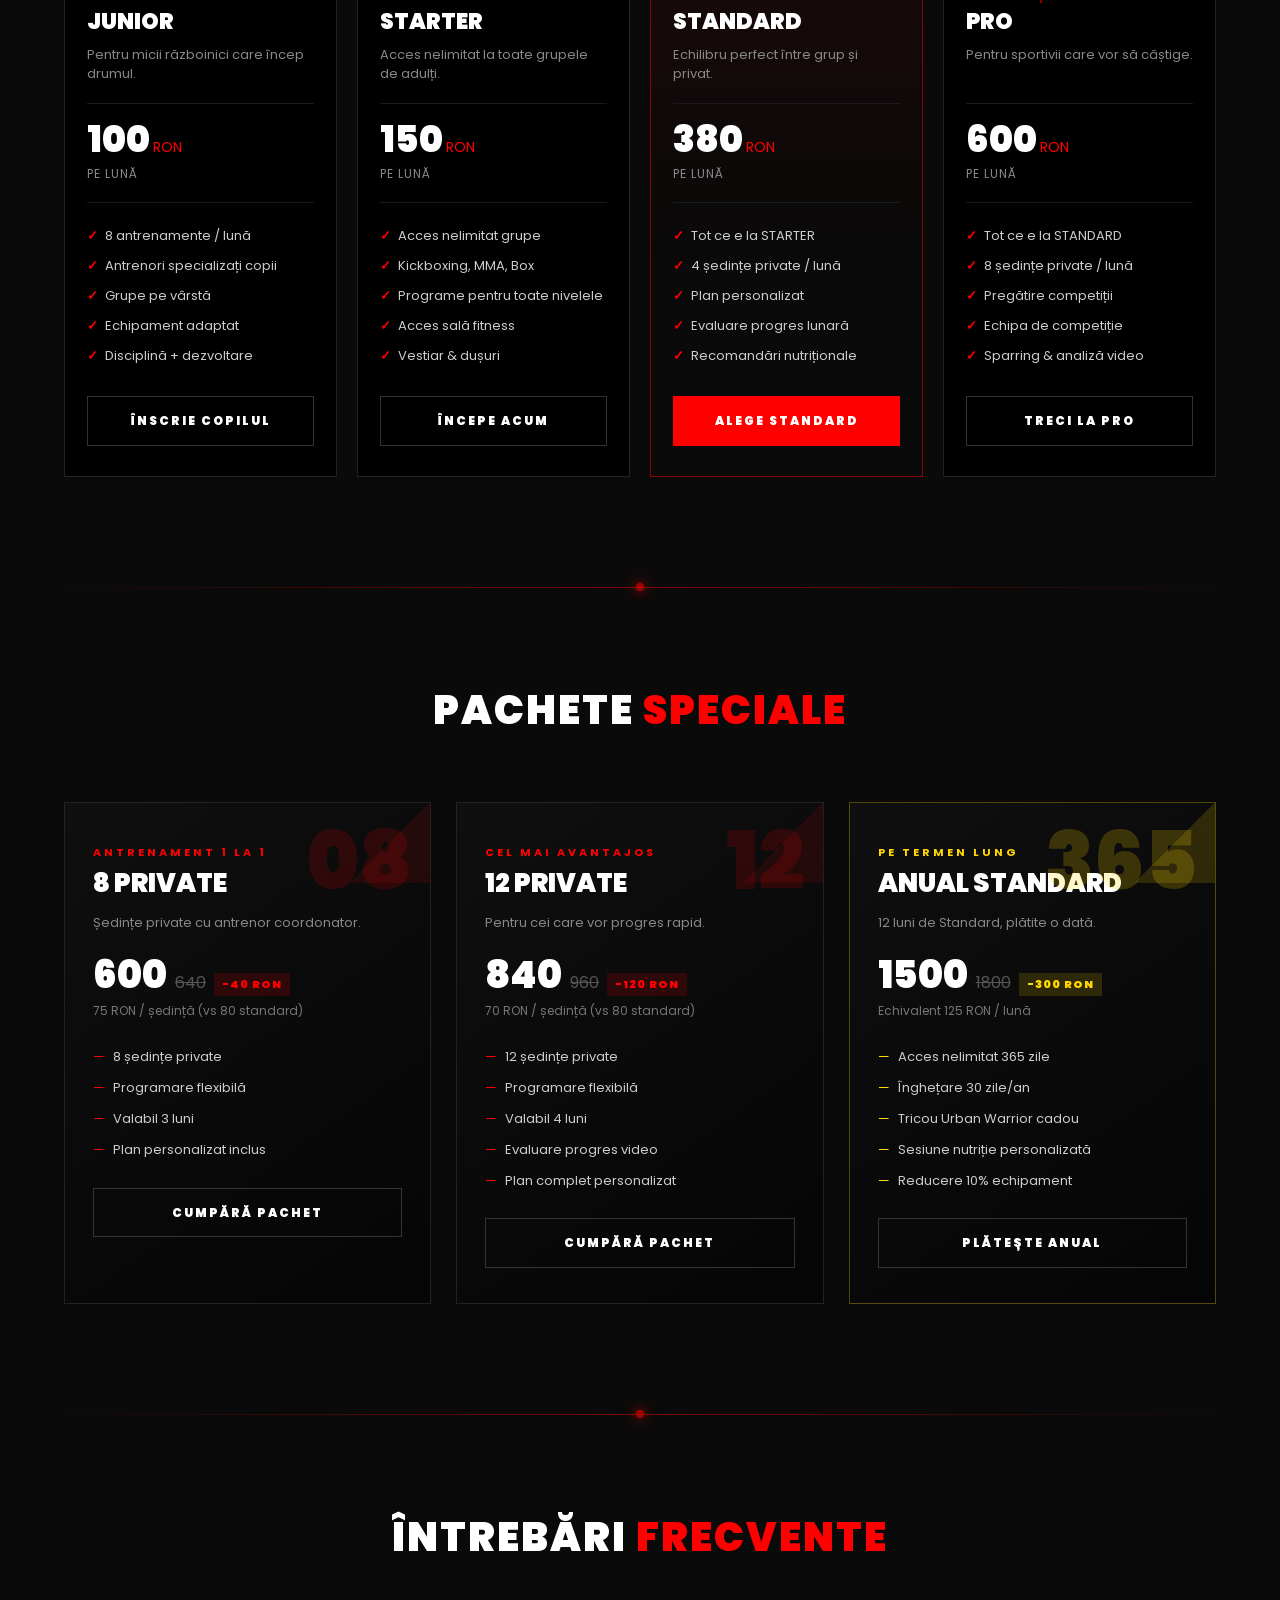
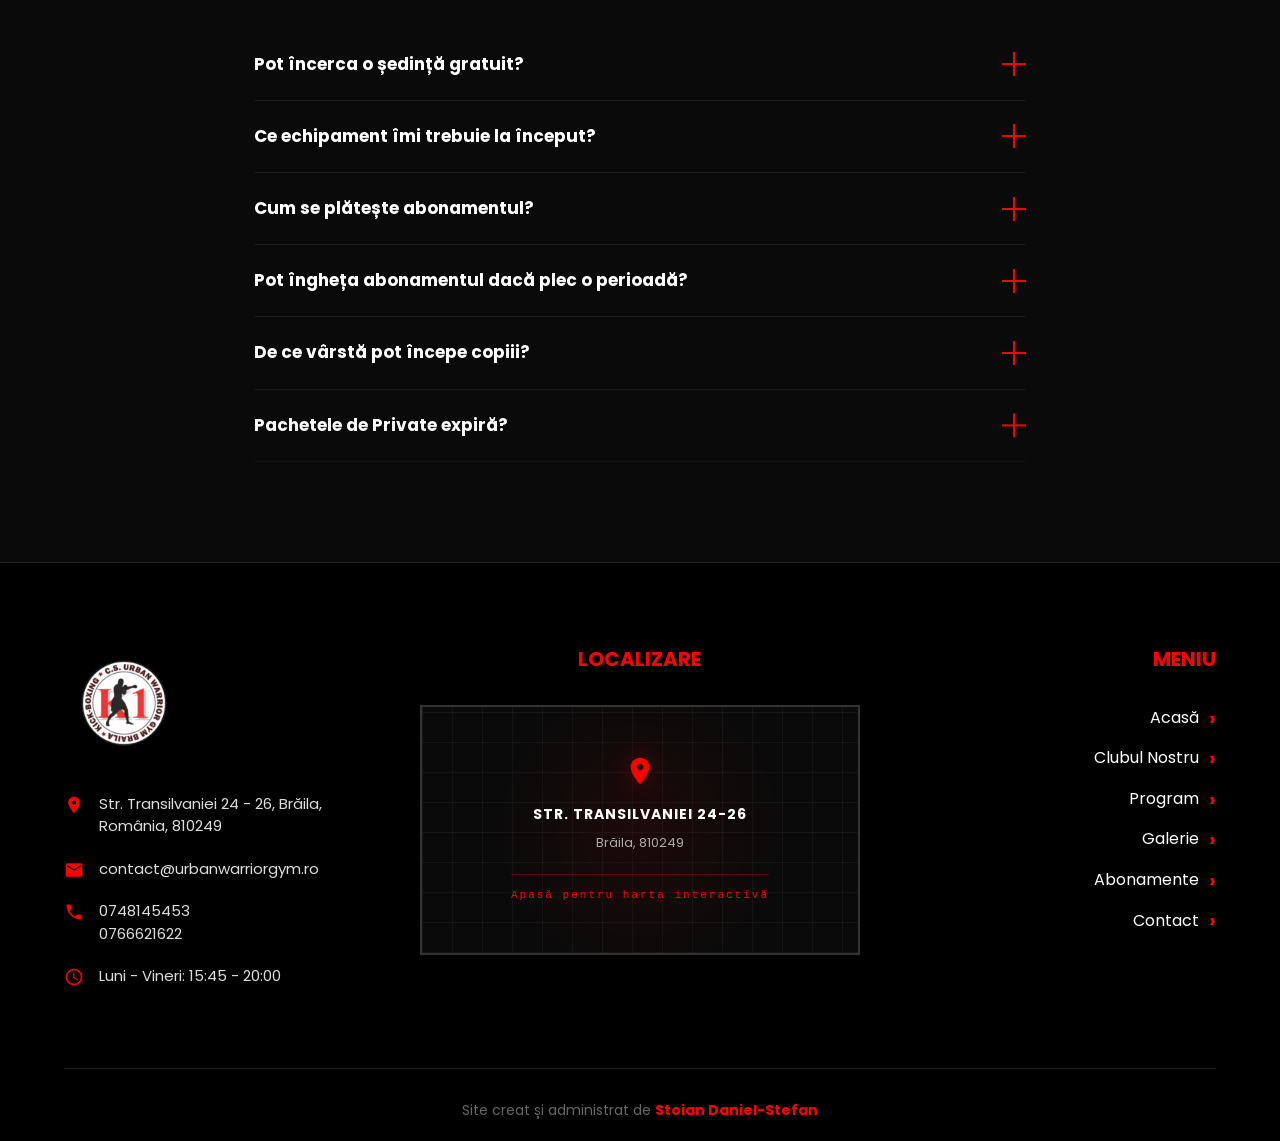
==== commit aa4a132e: "feat: weekly schedule page + RO/EN language toggle" ====
--- a/abonamente.html
+++ b/abonamente.html
@@ -30,6 +30,7 @@
     <script src="js/ScrollTrigger.min.js" defer></script>
     <script src="js/lenis.min.js"></script>
     <script src="js/admin-access.js" defer></script>
+    <script src="js/i18n.js" defer></script>
     <script src="js/tsparticles.slim.min.js" defer></script>
     <style>
 
@@ -962,18 +963,22 @@
         </a>
       </div>
       <ul class="nav-links">
-        <li><a href="index.html">ACASĂ</a></li>
-        <li><a href="club.html">CLUBUL NOSTRU</a></li>
-        <li><a href="galerie.html">GALERIE</a></li>
-        <li><a href="abonamente.html" class="active">ABONAMENTE</a></li>
-        <li><a href="contact.html">CONTACT</a></li>
+        <li><a href="index.html" data-i18n="nav.home">ACASĂ</a></li>
+        <li><a href="club.html" data-i18n="nav.club">CLUBUL NOSTRU</a></li>
+        <li><a href="program.html" data-i18n="nav.schedule">PROGRAM</a></li>
+        <li><a href="galerie.html" data-i18n="nav.gallery">GALERIE</a></li>
+        <li><a href="abonamente.html" class="active" data-i18n="nav.plans">ABONAMENTE</a></li>
+        <li><a href="contact.html" data-i18n="nav.contact">CONTACT</a></li>
       </ul>
+      <button class="lang-toggle" type="button" aria-label="Schimbă limba" data-lang-toggle>
+        <span class="lang-flag" data-lang-current>RO</span>
+      </button>
       <button class="hamburger" aria-label="Meniu" type="button">
         <span></span>
         <span></span>
         <span></span>
       </button>
-      <a href="contact.html" class="btn-cta">HAI LA SALĂ!</a>
+      <a href="contact.html" class="btn-cta" data-i18n="nav.cta">HAI LA SALĂ!</a>
     </nav>
 
     <main class="page-content">
@@ -1676,11 +1681,12 @@
         <div class="footer-col menu-col">
           <h3 class="footer-title">MENIU</h3>
           <ul class="footer-links">
-            <li><a href="index.html">Acasă</a></li>
-            <li><a href="club.html">Clubul Nostru</a></li>
-            <li><a href="galerie.html">Galerie</a></li>
-            <li><a href="abonamente.html">Abonamente</a></li>
-            <li><a href="#">Contact</a></li>
+            <li><a href="index.html" data-i18n="nav.home.lower">Acasă</a></li>
+            <li><a href="club.html" data-i18n="nav.club.lower">Clubul Nostru</a></li>
+            <li><a href="program.html" data-i18n="nav.schedule.lower">Program</a></li>
+            <li><a href="galerie.html" data-i18n="nav.gallery.lower">Galerie</a></li>
+            <li><a href="abonamente.html" data-i18n="nav.plans.lower">Abonamente</a></li>
+            <li><a href="contact.html" data-i18n="nav.contact.lower">Contact</a></li>
           </ul>
         </div>
       </div>
--- a/css/style.css
+++ b/css/style.css
@@ -3243,3 +3243,406 @@
   display: none !important;
 }
 
+
+/* ==========================================================================
+   PROGRAM (SCHEDULE) PAGE
+   ========================================================================== */
+
+.schedule-intro {
+  text-align: center;
+  color: #aaa;
+  font-size: 15px;
+  line-height: 1.7;
+  max-width: 640px;
+  margin: 0 auto 20px;
+  padding: 0 24px;
+}
+
+.schedule-legend {
+  display: flex;
+  flex-wrap: wrap;
+  gap: 10px;
+  justify-content: center;
+  margin: 20px auto 40px;
+  max-width: 900px;
+  padding: 0 24px;
+}
+.legend-item {
+  padding: 8px 18px;
+  font-size: 11px;
+  letter-spacing: 2px;
+  font-weight: 700;
+  text-transform: uppercase;
+  border: 1px solid;
+  border-radius: 0;
+  font-family: "Poppins", sans-serif;
+  background: rgba(0, 0, 0, 0.3);
+  white-space: nowrap;
+}
+.legend-item.type-circuit  { color: #ffa566; border-color: #ff8c42; }
+.legend-item.type-initiere { color: #93c5fd; border-color: #60a5fa; }
+.legend-item.type-avansati { color: #ff7878; border-color: #ff3838; }
+.legend-item.type-copii    { color: #6ee7b7; border-color: #34d399; }
+
+/* Day tabs (mobile only) */
+.day-tabs {
+  display: none;
+  overflow-x: auto;
+  -webkit-overflow-scrolling: touch;
+  scrollbar-width: none;
+  gap: 8px;
+  padding: 0 16px 4px;
+  margin: 0 auto 24px;
+  max-width: 100%;
+  justify-content: flex-start;
+}
+.day-tabs::-webkit-scrollbar { display: none; }
+.day-tab {
+  flex: 0 0 auto;
+  background: transparent;
+  border: 1px solid #2a2a2a;
+  color: #888;
+  padding: 12px 22px;
+  font-size: 12px;
+  letter-spacing: 2px;
+  font-weight: 700;
+  text-transform: uppercase;
+  cursor: pointer;
+  transition: all 0.25s ease;
+  font-family: "Poppins", sans-serif;
+  border-radius: 0;
+}
+.day-tab:hover {
+  border-color: #4a4a4a;
+  color: #fff;
+}
+.day-tab.active {
+  background: linear-gradient(145deg, #ff0000, #c8102e);
+  border-color: #ff0000;
+  color: #fff;
+  box-shadow: 0 4px 16px rgba(255, 0, 0, 0.25);
+}
+
+/* Desktop grid */
+.schedule-grid {
+  display: grid;
+  grid-template-columns: repeat(7, 1fr);
+  gap: 10px;
+  max-width: 1400px;
+  margin: 0 auto;
+  padding: 0 24px;
+}
+.day-column {
+  display: flex;
+  flex-direction: column;
+  gap: 8px;
+  min-width: 0;
+}
+.day-header {
+  background: linear-gradient(135deg, #1a1a1a, #0a0a0a);
+  border-bottom: 2px solid #ff0000;
+  padding: 14px 6px;
+  text-align: center;
+  font-weight: 800;
+  letter-spacing: 2px;
+  font-size: 12px;
+  text-transform: uppercase;
+  color: #fff;
+  position: relative;
+}
+.day-header.weekend {
+  border-bottom-color: #444;
+  background: linear-gradient(135deg, #0e0e0e, #060606);
+}
+.day-header.weekend .day-name {
+  color: #888;
+}
+
+.class-card {
+  background: linear-gradient(145deg, #0e0e0e, #050505);
+  border: 1px solid #1a1a1a;
+  border-left: 4px solid #333;
+  padding: 14px 12px;
+  cursor: pointer;
+  transition: all 0.25s ease;
+  font-size: 13px;
+  color: #fff;
+  text-align: left;
+  font-family: "Poppins", sans-serif;
+  width: 100%;
+  display: block;
+}
+.class-card:hover {
+  background: linear-gradient(145deg, #131313, #080808);
+  transform: translateY(-2px);
+  box-shadow: 0 6px 20px rgba(0, 0, 0, 0.4);
+}
+.class-card .class-time {
+  font-size: 11px;
+  letter-spacing: 1px;
+  color: #aaa;
+  font-family: "Courier New", monospace;
+  font-weight: 600;
+  margin-bottom: 6px;
+}
+.class-card .class-name {
+  font-size: 13px;
+  font-weight: 700;
+  letter-spacing: 0.5px;
+  text-transform: uppercase;
+  margin-bottom: 4px;
+  line-height: 1.25;
+}
+.class-card .class-level {
+  font-size: 11px;
+  color: #888;
+  letter-spacing: 0.3px;
+  line-height: 1.4;
+}
+
+.class-card.type-circuit  { border-left-color: #ff8c42; }
+.class-card.type-circuit .class-name  { color: #ffa566; }
+.class-card.type-circuit:hover { border-color: rgba(255, 140, 66, 0.3); }
+
+.class-card.type-initiere { border-left-color: #60a5fa; }
+.class-card.type-initiere .class-name { color: #93c5fd; }
+.class-card.type-initiere:hover { border-color: rgba(96, 165, 250, 0.3); }
+
+.class-card.type-avansati { border-left-color: #ff3838; }
+.class-card.type-avansati .class-name { color: #ff7878; }
+.class-card.type-avansati:hover { border-color: rgba(255, 56, 56, 0.4); }
+
+.class-card.type-copii    { border-left-color: #34d399; }
+.class-card.type-copii .class-name    { color: #6ee7b7; }
+.class-card.type-copii:hover { border-color: rgba(52, 211, 153, 0.3); }
+
+.day-empty {
+  background: rgba(255, 255, 255, 0.02);
+  border: 1px dashed #1a1a1a;
+  padding: 30px 10px;
+  text-align: center;
+  color: #555;
+  font-size: 12px;
+  letter-spacing: 1.5px;
+  font-style: italic;
+  text-transform: uppercase;
+  font-weight: 600;
+  flex: 1;
+  min-height: 80px;
+  display: flex;
+  align-items: center;
+  justify-content: center;
+}
+
+.schedule-note {
+  text-align: center;
+  margin: 80px auto 60px;
+  max-width: 600px;
+  padding: 40px 24px;
+  border-top: 1px solid #1a1a1a;
+}
+.schedule-note p {
+  color: #aaa;
+  font-size: 14px;
+  margin-bottom: 28px;
+  line-height: 1.7;
+}
+
+/* ====== Schedule modal ====== */
+.schedule-modal-backdrop {
+  position: fixed;
+  inset: 0;
+  background: rgba(0, 0, 0, 0.85);
+  -webkit-backdrop-filter: blur(8px);
+  backdrop-filter: blur(8px);
+  z-index: 9000;
+  display: none;
+  align-items: center;
+  justify-content: center;
+  padding: 20px;
+  opacity: 0;
+  transition: opacity 0.2s ease;
+}
+.schedule-modal-backdrop.active {
+  display: flex;
+  opacity: 1;
+}
+.schedule-modal {
+  background: linear-gradient(145deg, #0e0e0e, #050505);
+  border: 1px solid #1a1a1a;
+  border-left: 4px solid #ff0000;
+  max-width: 480px;
+  width: 100%;
+  padding: 36px 32px;
+  position: relative;
+  box-shadow: 0 30px 80px rgba(0, 0, 0, 0.8);
+  animation: modalIn 0.25s ease;
+}
+@keyframes modalIn {
+  from { opacity: 0; transform: translateY(20px) scale(0.96); }
+  to   { opacity: 1; transform: translateY(0) scale(1); }
+}
+.schedule-modal-close {
+  position: absolute;
+  top: 12px;
+  right: 12px;
+  background: transparent;
+  border: 0;
+  color: #888;
+  font-size: 28px;
+  cursor: pointer;
+  width: 36px;
+  height: 36px;
+  line-height: 1;
+  transition: color 0.2s;
+  font-family: "Poppins", sans-serif;
+}
+.schedule-modal-close:hover { color: #fff; }
+.schedule-modal h3 {
+  font-size: 22px;
+  font-weight: 800;
+  letter-spacing: 1px;
+  text-transform: uppercase;
+  margin: 0 0 8px;
+  color: #fff;
+  line-height: 1.2;
+  padding-right: 30px;
+}
+.schedule-modal .modal-time {
+  color: #ff5e5e;
+  font-family: "Courier New", monospace;
+  font-size: 14px;
+  letter-spacing: 1px;
+  margin-bottom: 20px;
+  font-weight: 700;
+  padding-bottom: 16px;
+  border-bottom: 1px solid #1a1a1a;
+}
+.schedule-modal .modal-detail {
+  color: #aaa;
+  font-size: 14px;
+  line-height: 1.7;
+  margin-bottom: 10px;
+}
+.schedule-modal .modal-detail strong {
+  color: #fff;
+  display: inline-block;
+  min-width: 90px;
+  font-weight: 700;
+  text-transform: uppercase;
+  font-size: 11px;
+  letter-spacing: 1px;
+  margin-right: 4px;
+}
+.schedule-modal .modal-cta {
+  margin-top: 24px;
+  display: inline-block;
+}
+
+/* ====== Language toggle in navbar (positioned absolutely so it doesn't break grid) ====== */
+.navbar .lang-toggle {
+  position: absolute;
+  top: 50%;
+  right: 210px; /* leave room for btn-cta on desktop */
+  transform: translateY(-50%);
+  z-index: 5;
+  background: transparent;
+  border: 1px solid #2a2a2a;
+  color: #aaa;
+  padding: 8px 14px;
+  font-size: 11px;
+  letter-spacing: 2px;
+  font-weight: 700;
+  cursor: pointer;
+  transition: all 0.2s ease;
+  font-family: "Poppins", sans-serif;
+  border-radius: 0;
+  min-width: 50px;
+  text-align: center;
+}
+.navbar .lang-toggle:hover {
+  border-color: #ff0000;
+  color: #fff;
+  background: rgba(255, 0, 0, 0.08);
+}
+.navbar .lang-toggle .lang-flag {
+  display: inline-block;
+  font-weight: 800;
+  letter-spacing: 1px;
+}
+
+/* ====== Mobile (responsive) ====== */
+@media (max-width: 900px) {
+  .day-tabs {
+    display: flex;
+  }
+  .schedule-grid {
+    grid-template-columns: 1fr;
+    gap: 8px;
+    padding: 0 16px;
+  }
+  .day-column {
+    display: none;
+  }
+  .day-column.active {
+    display: flex;
+  }
+  .day-header {
+    display: none;
+  }
+  .class-card {
+    padding: 18px 16px;
+    font-size: 14px;
+  }
+  .class-card .class-time {
+    font-size: 12px;
+    margin-bottom: 8px;
+  }
+  .class-card .class-name {
+    font-size: 15px;
+  }
+  .class-card .class-level {
+    font-size: 12px;
+  }
+  .day-empty {
+    padding: 60px 16px;
+    font-size: 14px;
+  }
+  .legend-item {
+    padding: 6px 14px;
+    font-size: 10px;
+    letter-spacing: 1.5px;
+  }
+  .schedule-legend {
+    gap: 8px;
+    margin-bottom: 24px;
+  }
+  .schedule-modal {
+    padding: 28px 22px;
+  }
+  .schedule-modal h3 {
+    font-size: 19px;
+  }
+  .navbar .lang-toggle {
+    right: 60px; /* mobile: leave room only for hamburger */
+    padding: 6px 10px;
+    font-size: 10px;
+    min-width: 42px;
+  }
+}
+
+@media (max-width: 480px) {
+  .schedule-intro {
+    font-size: 13px;
+    padding: 0 16px;
+  }
+  .day-tab {
+    padding: 10px 18px;
+    font-size: 11px;
+  }
+  .schedule-note {
+    margin: 50px auto 40px;
+    padding: 30px 16px;
+  }
+}
+
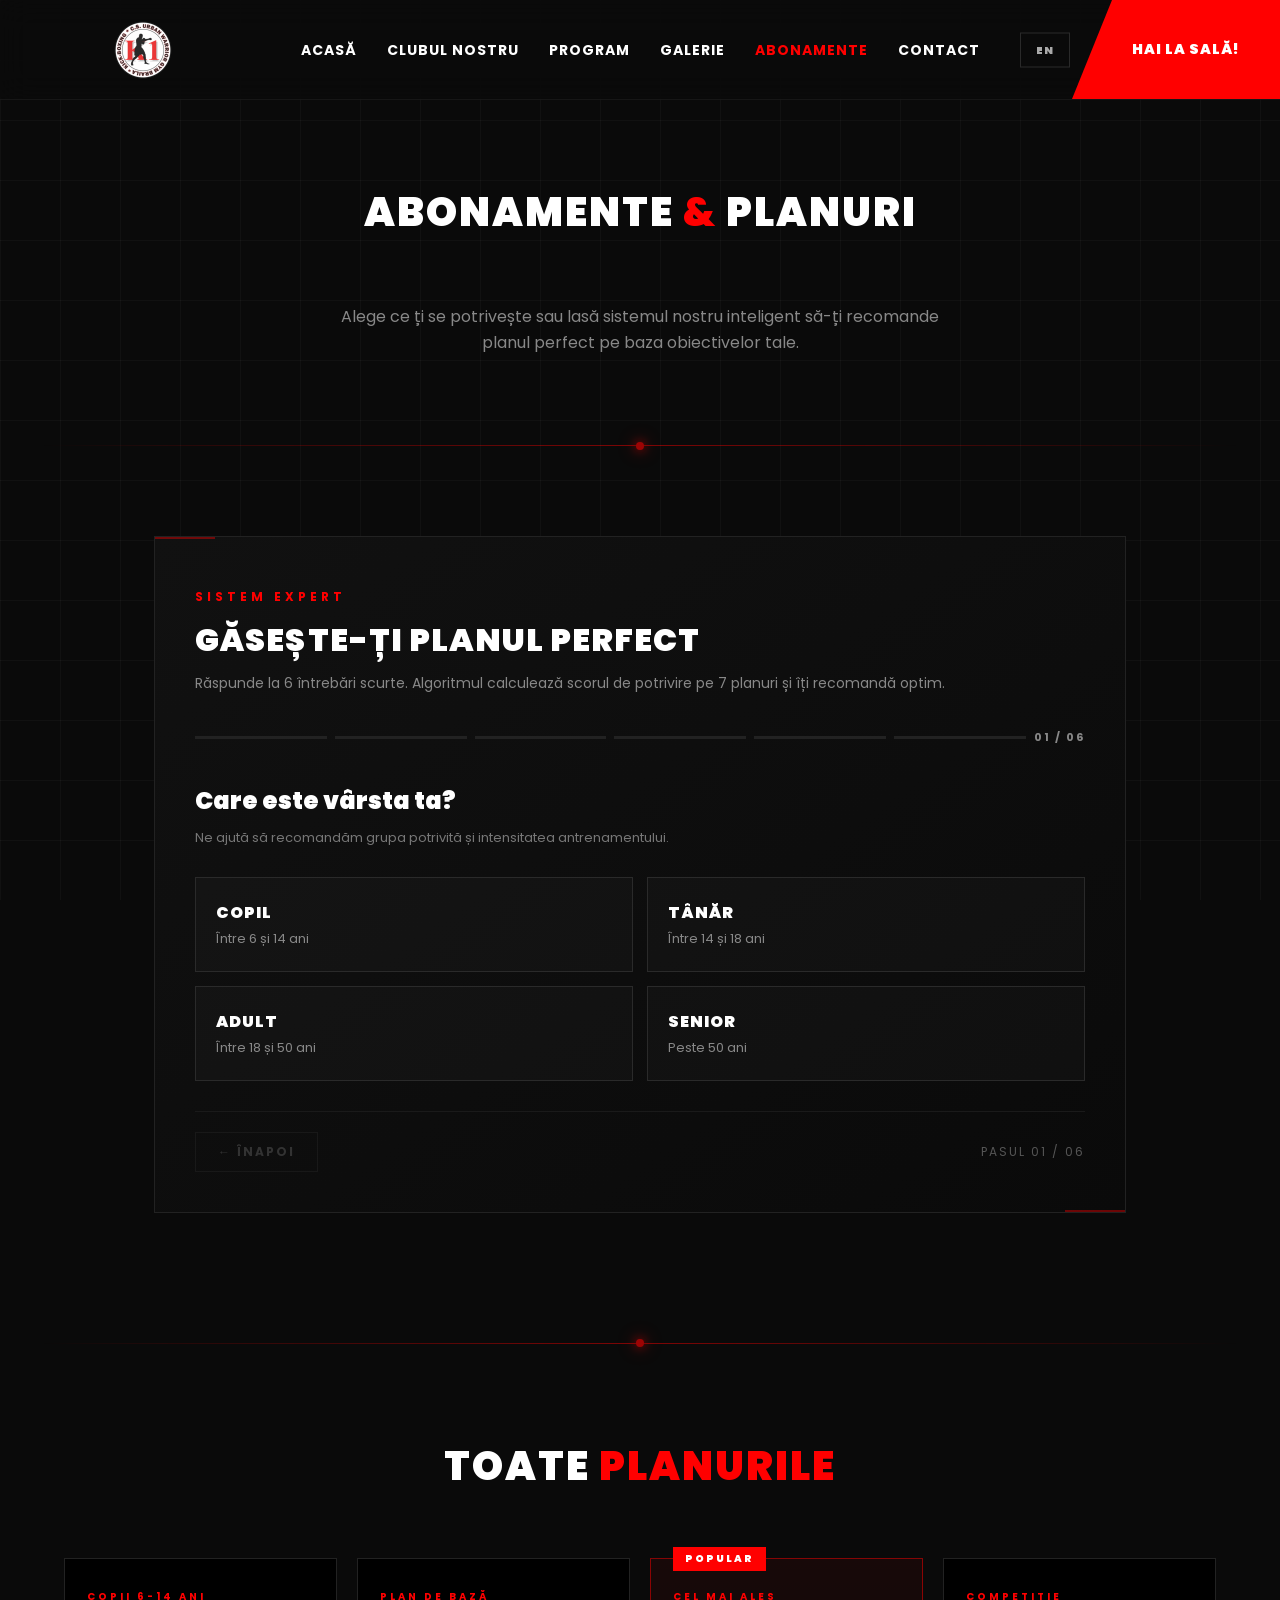
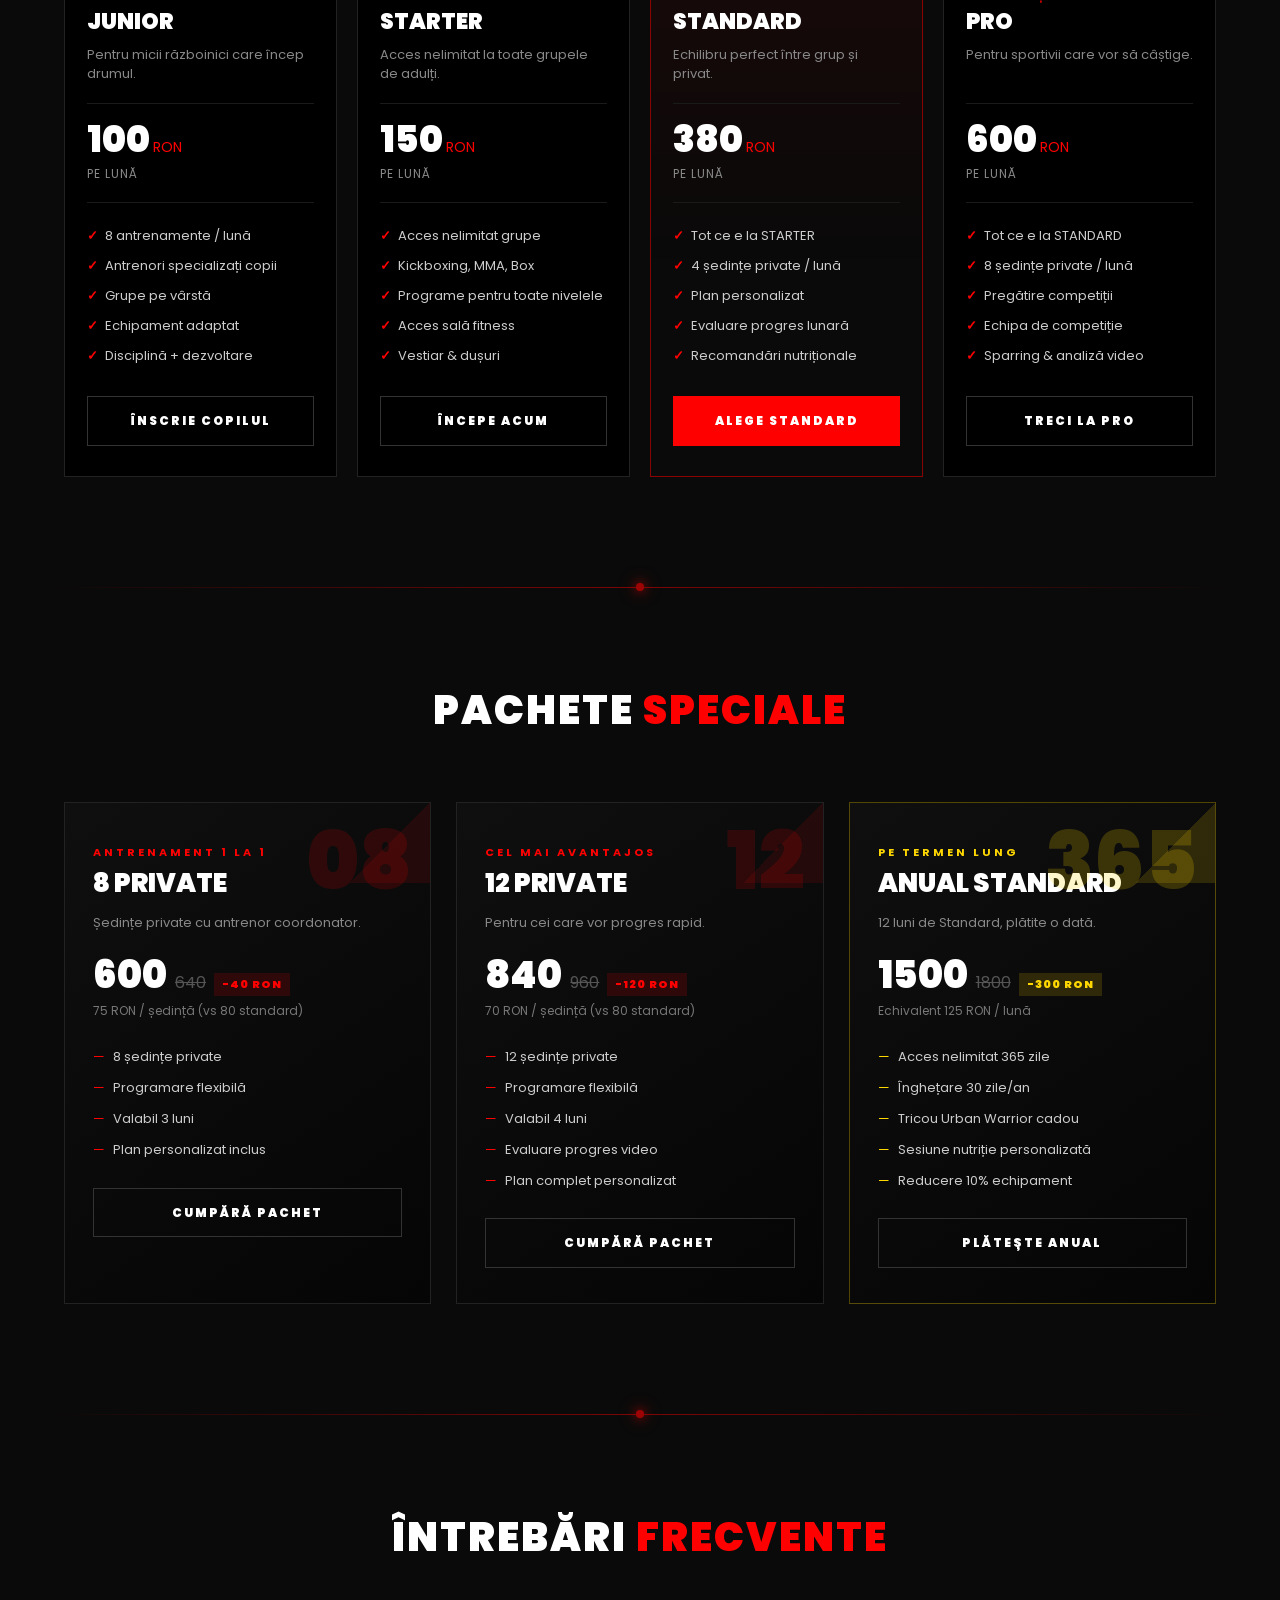
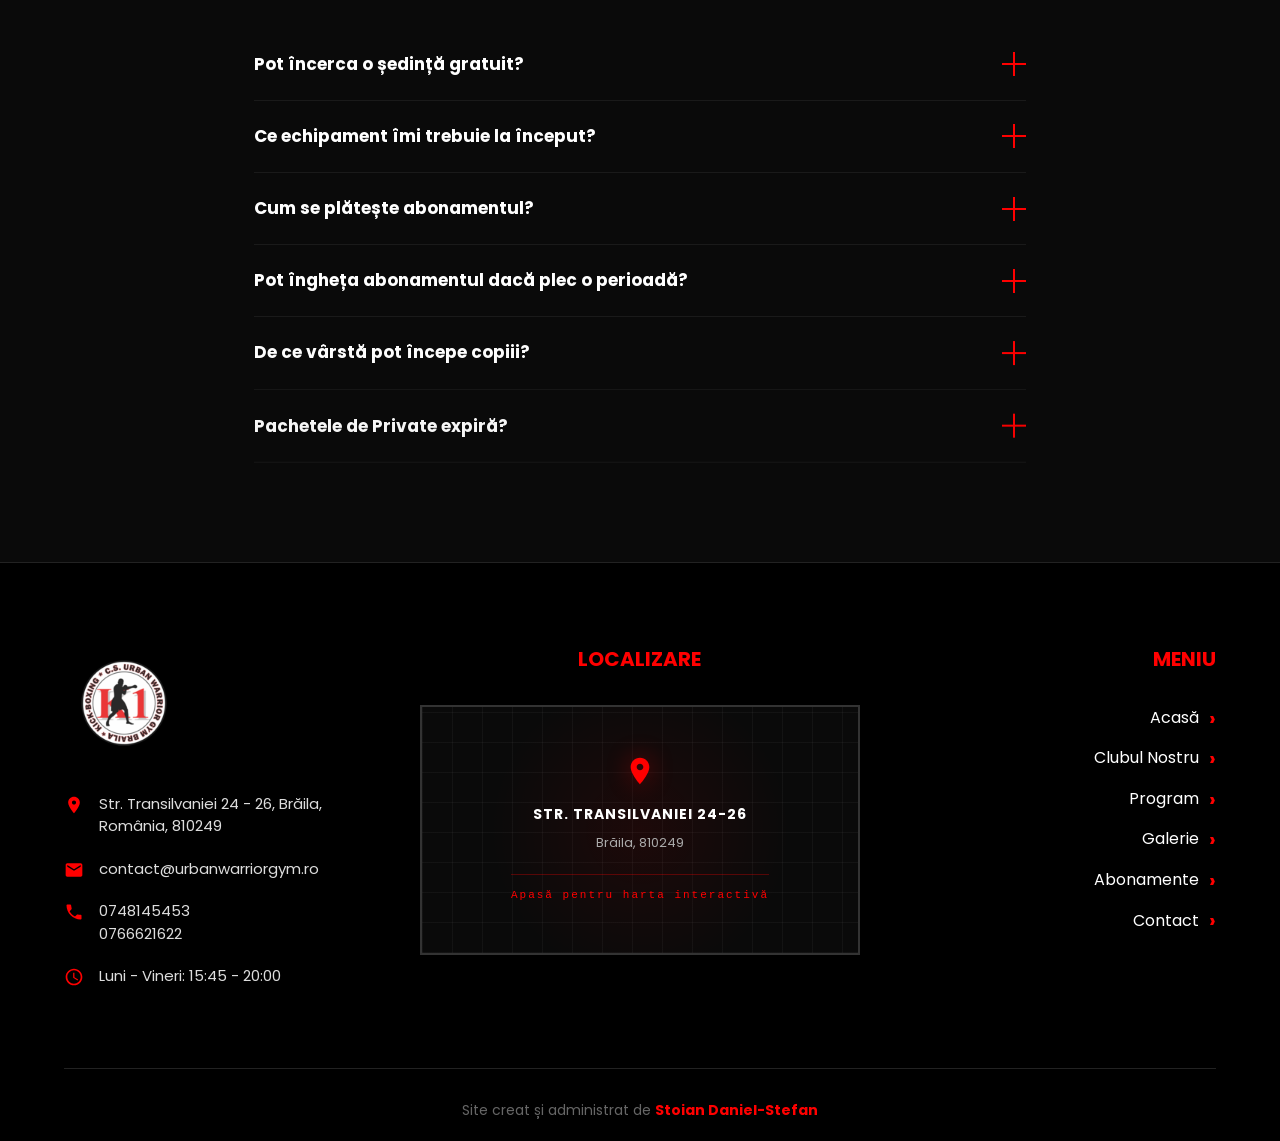
==== commit 89372c9b: "i18n: full RO/EN translations across all 6 pages" ====
--- a/abonamente.html
+++ b/abonamente.html
@@ -986,10 +986,10 @@
       <section class="abo-hero">
         <div class="services-header">
           <h2 class="section-title">
-            ABONAMENTE <span class="red-text">&amp;</span> PLANURI
+            <span data-i18n="plans.title">ABONAMENTE</span> <span class="red-text">&amp;</span> <span data-i18n="plans.title.suffix">PLANURI</span>
           </h2>
         </div>
-        <p>
+        <p data-i18n="plans.subtitle">
           Alege ce ți se potrivește sau lasă sistemul nostru inteligent să-ți
           recomande planul perfect pe baza obiectivelor tale.
         </p>
@@ -999,9 +999,9 @@
 
       <section class="wizard-section" id="wizard">
         <div class="wizard-shell">
-          <span class="wizard-tag">SISTEM EXPERT</span>
-          <h2 class="wizard-title">GĂSEȘTE-ȚI PLANUL PERFECT</h2>
-          <p class="wizard-sub">
+          <span class="wizard-tag" data-i18n="wizard.tag">SISTEM EXPERT</span>
+          <h2 class="wizard-title" data-i18n="wizard.title">GĂSEȘTE-ȚI PLANUL PERFECT</h2>
+          <p class="wizard-sub" data-i18n="wizard.sub">
             Răspunde la 6 întrebări scurte. Algoritmul calculează scorul de
             potrivire pe 7 planuri și îți recomandă optim.
           </p>
@@ -1017,8 +1017,8 @@
           </div>
 
           <div class="wizard-step active" data-step="varsta">
-            <h3 class="step-question">Care este vârsta ta?</h3>
-            <p class="step-hint">
+            <h3 class="step-question" data-i18n="wizard.q.age">Care este vârsta ta?</h3>
+            <p class="step-hint" data-i18n="wizard.q.age.hint">
               Ne ajută să recomandăm grupa potrivită și intensitatea
               antrenamentului.
             </p>
@@ -1043,8 +1043,8 @@
           </div>
 
           <div class="wizard-step" data-step="obiectiv">
-            <h3 class="step-question">Care este obiectivul tău principal?</h3>
-            <p class="step-hint">
+            <h3 class="step-question" data-i18n="wizard.q.goal">Care este obiectivul tău principal?</h3>
+            <p class="step-hint" data-i18n="wizard.q.goal.hint">
               Alege ce te aduce la sală — definește planul ideal.
             </p>
             <div class="options-grid three">
@@ -1096,8 +1096,8 @@
           </div>
 
           <div class="wizard-step" data-step="experienta">
-            <h3 class="step-question">Ce nivel de experiență ai?</h3>
-            <p class="step-hint">Sincer — fiecare începe de undeva.</p>
+            <h3 class="step-question" data-i18n="wizard.q.experience">Ce nivel de experiență ai?</h3>
+            <p class="step-hint" data-i18n="wizard.q.experience.hint">Sincer — fiecare începe de undeva.</p>
             <div class="options-grid">
               <button
                 class="option-card"
@@ -1135,8 +1135,8 @@
           </div>
 
           <div class="wizard-step" data-step="frecventa">
-            <h3 class="step-question">Cât de des poți să vii?</h3>
-            <p class="step-hint">Fii realist — consistența bate intensitatea.</p>
+            <h3 class="step-question" data-i18n="wizard.q.frequency">Cât de des poți să vii?</h3>
+            <p class="step-hint" data-i18n="wizard.q.frequency.hint">Fii realist — consistența bate intensitatea.</p>
             <div class="options-grid three">
               <button class="option-card" data-key="frecventa" data-value="f12">
                 <span class="opt-title">1 - 2 ori</span>
@@ -1154,8 +1154,8 @@
           </div>
 
           <div class="wizard-step" data-step="buget">
-            <h3 class="step-question">Care este bugetul tău lunar?</h3>
-            <p class="step-hint">Recomandăm doar planuri în limita bugetului tău.</p>
+            <h3 class="step-question" data-i18n="wizard.q.budget">Care este bugetul tău lunar?</h3>
+            <p class="step-hint" data-i18n="wizard.q.budget.hint">Recomandăm doar planuri în limita bugetului tău.</p>
             <div class="options-grid">
               <button
                 class="option-card"
@@ -1193,8 +1193,8 @@
           </div>
 
           <div class="wizard-step" data-step="preferinta">
-            <h3 class="step-question">Cum preferi să te antrenezi?</h3>
-            <p class="step-hint">Ultima întrebare — apoi vezi rezultatul.</p>
+            <h3 class="step-question" data-i18n="wizard.q.preference">Cum preferi să te antrenezi?</h3>
+            <p class="step-hint" data-i18n="wizard.q.preference.hint">Ultima întrebare — apoi vezi rezultatul.</p>
             <div class="options-grid three">
               <button
                 class="option-card"
@@ -1226,7 +1226,7 @@
           <div class="wizard-result" id="wizardResult">
             <div class="result-top">
               <div>
-                <span class="result-tag">RECOMANDAREA TA</span>
+                <span class="result-tag" data-i18n="wizard.result.tag">RECOMANDAREA TA</span>
                 <h2 class="result-name" id="resultName">—</h2>
                 <p class="result-desc" id="resultDesc">—</p>
               </div>
@@ -1291,21 +1291,21 @@
       <section class="plans-section">
         <div class="services-header">
           <h2 class="section-title">
-            TOATE <span class="red-text">PLANURILE</span>
+            <span data-i18n="plans.all.title">TOATE</span> <span class="red-text" data-i18n="plans.all.title.red">PLANURILE</span>
           </h2>
         </div>
         <div class="plans-grid">
 
           <div class="plan-card">
-            <span class="plan-tag">COPII 6-14 ANI</span>
+            <span class="plan-tag" data-i18n="plan.junior.tag">COPII 6-14 ANI</span>
             <h3 class="plan-name">JUNIOR</h3>
-            <p class="plan-desc">Pentru micii războinici care încep drumul.</p>
+            <p class="plan-desc" data-i18n="plan.junior.desc">Pentru micii războinici care încep drumul.</p>
             <div class="plan-price">
               <div>
                 <span class="pp-amount">100</span
                 ><span class="pp-currency">RON</span>
               </div>
-              <div class="pp-period">PE LUNĂ</div>
+              <div class="pp-period" data-i18n="plans.per.month">PE LUNĂ</div>
             </div>
             <ul class="plan-features">
               <li>8 antrenamente / lună</li>
@@ -1318,15 +1318,15 @@
           </div>
 
           <div class="plan-card">
-            <span class="plan-tag">PLAN DE BAZĂ</span>
+            <span class="plan-tag" data-i18n="plan.starter.tag">PLAN DE BAZĂ</span>
             <h3 class="plan-name">STARTER</h3>
-            <p class="plan-desc">Acces nelimitat la toate grupele de adulți.</p>
+            <p class="plan-desc" data-i18n="plan.starter.desc">Acces nelimitat la toate grupele de adulți.</p>
             <div class="plan-price">
               <div>
                 <span class="pp-amount">150</span
                 ><span class="pp-currency">RON</span>
               </div>
-              <div class="pp-period">PE LUNĂ</div>
+              <div class="pp-period" data-i18n="plans.per.month">PE LUNĂ</div>
             </div>
             <ul class="plan-features">
               <li>Acces nelimitat grupe</li>
@@ -1339,15 +1339,15 @@
           </div>
 
           <div class="plan-card featured">
-            <span class="plan-tag">CEL MAI ALES</span>
+            <span class="plan-tag" data-i18n="plan.standard.tag">CEL MAI ALES</span>
             <h3 class="plan-name">STANDARD</h3>
-            <p class="plan-desc">Echilibru perfect între grup și privat.</p>
+            <p class="plan-desc" data-i18n="plan.standard.desc">Echilibru perfect între grup și privat.</p>
             <div class="plan-price">
               <div>
                 <span class="pp-amount">380</span
                 ><span class="pp-currency">RON</span>
               </div>
-              <div class="pp-period">PE LUNĂ</div>
+              <div class="pp-period" data-i18n="plans.per.month">PE LUNĂ</div>
             </div>
             <ul class="plan-features">
               <li>Tot ce e la STARTER</li>
@@ -1360,15 +1360,15 @@
           </div>
 
           <div class="plan-card">
-            <span class="plan-tag">COMPETIȚIE</span>
+            <span class="plan-tag" data-i18n="plan.pro.tag">COMPETIȚIE</span>
             <h3 class="plan-name">PRO</h3>
-            <p class="plan-desc">Pentru sportivii care vor să câștige.</p>
+            <p class="plan-desc" data-i18n="plan.pro.desc">Pentru sportivii care vor să câștige.</p>
             <div class="plan-price">
               <div>
                 <span class="pp-amount">600</span
                 ><span class="pp-currency">RON</span>
               </div>
-              <div class="pp-period">PE LUNĂ</div>
+              <div class="pp-period" data-i18n="plans.per.month">PE LUNĂ</div>
             </div>
             <ul class="plan-features">
               <li>Tot ce e la STANDARD</li>
@@ -1387,7 +1387,7 @@
       <section class="extras-section">
         <div class="services-header">
           <h2 class="section-title">
-            PACHETE <span class="red-text">SPECIALE</span>
+            <span data-i18n="plans.extras.title">PACHETE</span> <span class="red-text" data-i18n="plans.extras.title.red">SPECIALE</span>
           </h2>
         </div>
         <div class="extras-grid">
@@ -1467,17 +1467,17 @@
       <section class="faq-section">
         <div class="services-header">
           <h2 class="section-title">
-            ÎNTREBĂRI <span class="red-text">FRECVENTE</span>
+            <span data-i18n="faq.title">ÎNTREBĂRI</span> <span class="red-text" data-i18n="faq.title.red">FRECVENTE</span>
           </h2>
         </div>
         <div class="faq-list" id="faqList">
           <div class="faq-item">
             <div class="faq-question">
-              <span>Pot încerca o ședință gratuit?</span>
+              <span data-i18n="faq.q1">Pot încerca o ședință gratuit?</span>
               <span class="faq-toggle"></span>
             </div>
             <div class="faq-answer">
-              <div class="faq-answer-inner">
+              <div class="faq-answer-inner" data-i18n="faq.a1">
                 Da. Prima ședință este gratuită pentru toți membrii noi —
                 trebuie doar să suni înainte la 0748145453 sau 0766621622 ca să
                 rezervi locul.
@@ -1487,11 +1487,11 @@
 
           <div class="faq-item">
             <div class="faq-question">
-              <span>Ce echipament îmi trebuie la început?</span>
+              <span data-i18n="faq.q2">Ce echipament îmi trebuie la început?</span>
               <span class="faq-toggle"></span>
             </div>
             <div class="faq-answer">
-              <div class="faq-answer-inner">
+              <div class="faq-answer-inner" data-i18n="faq.a2">
                 Pentru prima lună, echipament sportiv normal este suficient.
                 Mănușile, banderolele și protecția se cumpără ulterior — îți
                 recomandăm noi modelul potrivit nivelului tău.
@@ -1501,11 +1501,11 @@
 
           <div class="faq-item">
             <div class="faq-question">
-              <span>Cum se plătește abonamentul?</span>
+              <span data-i18n="faq.q3">Cum se plătește abonamentul?</span>
               <span class="faq-toggle"></span>
             </div>
             <div class="faq-answer">
-              <div class="faq-answer-inner">
+              <div class="faq-answer-inner" data-i18n="faq.a3">
                 Plata se face direct la sală — cash sau card. Pentru
                 abonamentele anuale acceptăm și transfer bancar (cu factură). Nu
                 avem comisioane ascunse.
@@ -1515,11 +1515,11 @@
 
           <div class="faq-item">
             <div class="faq-question">
-              <span>Pot îngheța abonamentul dacă plec o perioadă?</span>
+              <span data-i18n="faq.q4">Pot îngheța abonamentul dacă plec o perioadă?</span>
               <span class="faq-toggle"></span>
             </div>
             <div class="faq-answer">
-              <div class="faq-answer-inner">
+              <div class="faq-answer-inner" data-i18n="faq.a4">
                 Membrii cu abonament Anual au dreptul la 30 de zile de înghețare
                 pe an. Pentru abonamentele lunare, nu se aplică reportare — dar
                 poți cumpăra direct un pachet de Private dacă mergi neregulat.
@@ -1529,11 +1529,11 @@
 
           <div class="faq-item">
             <div class="faq-question">
-              <span>De ce vârstă pot începe copiii?</span>
+              <span data-i18n="faq.q5">De ce vârstă pot începe copiii?</span>
               <span class="faq-toggle"></span>
             </div>
             <div class="faq-answer">
-              <div class="faq-answer-inner">
+              <div class="faq-answer-inner" data-i18n="faq.a5">
                 Acceptăm copii de la 6 ani în grupa JUNIOR. Antrenorii sunt
                 specializați în lucru cu copii, iar accentul cade pe disciplină,
                 coordonare și încredere în sine — nu pe contact dur.
@@ -1543,11 +1543,11 @@
 
           <div class="faq-item">
             <div class="faq-question">
-              <span>Pachetele de Private expiră?</span>
+              <span data-i18n="faq.q6">Pachetele de Private expiră?</span>
               <span class="faq-toggle"></span>
             </div>
             <div class="faq-answer">
-              <div class="faq-answer-inner">
+              <div class="faq-answer-inner" data-i18n="faq.a6">
                 Pachetul de 8 are valabilitate 3 luni, cel de 12 are 4 luni.
                 După expirare, ședințele neefectuate nu se mai pot folosi — așa
                 că alege un pachet pe care chiar îl poți consuma.
